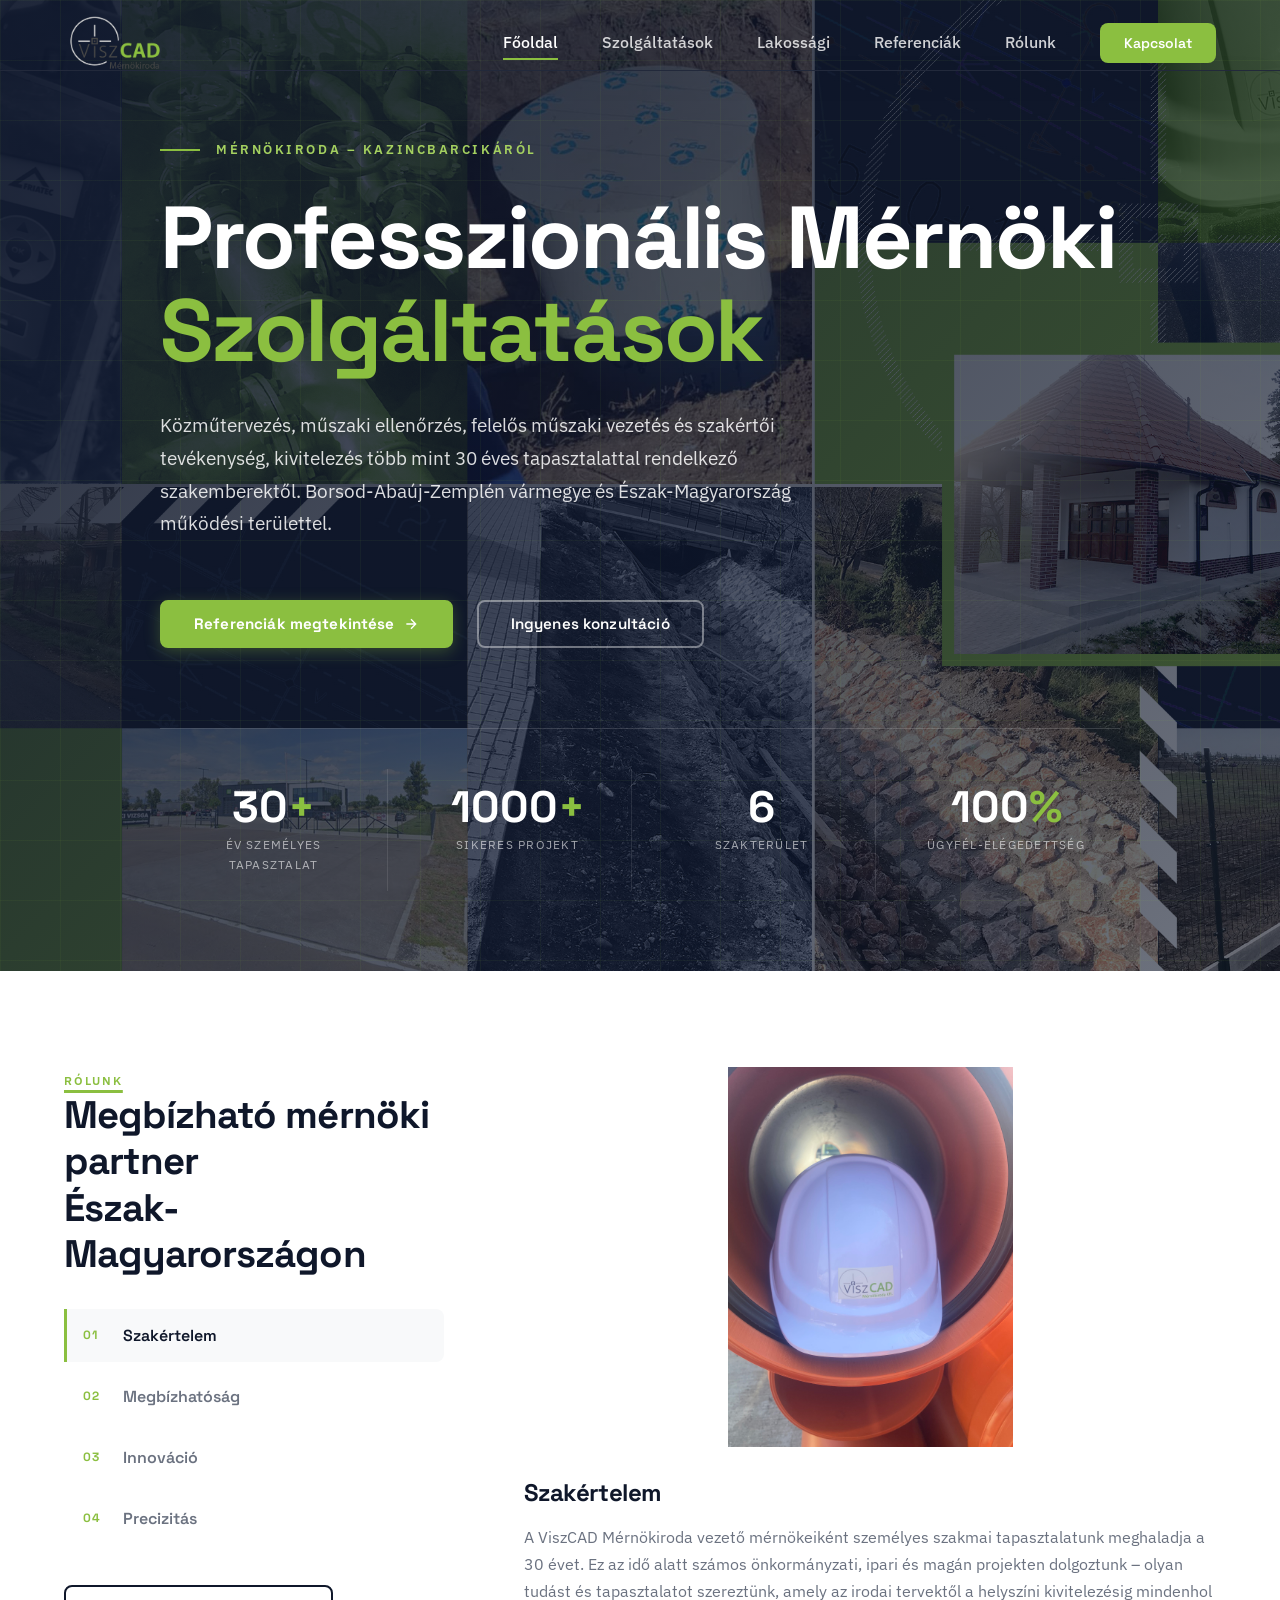
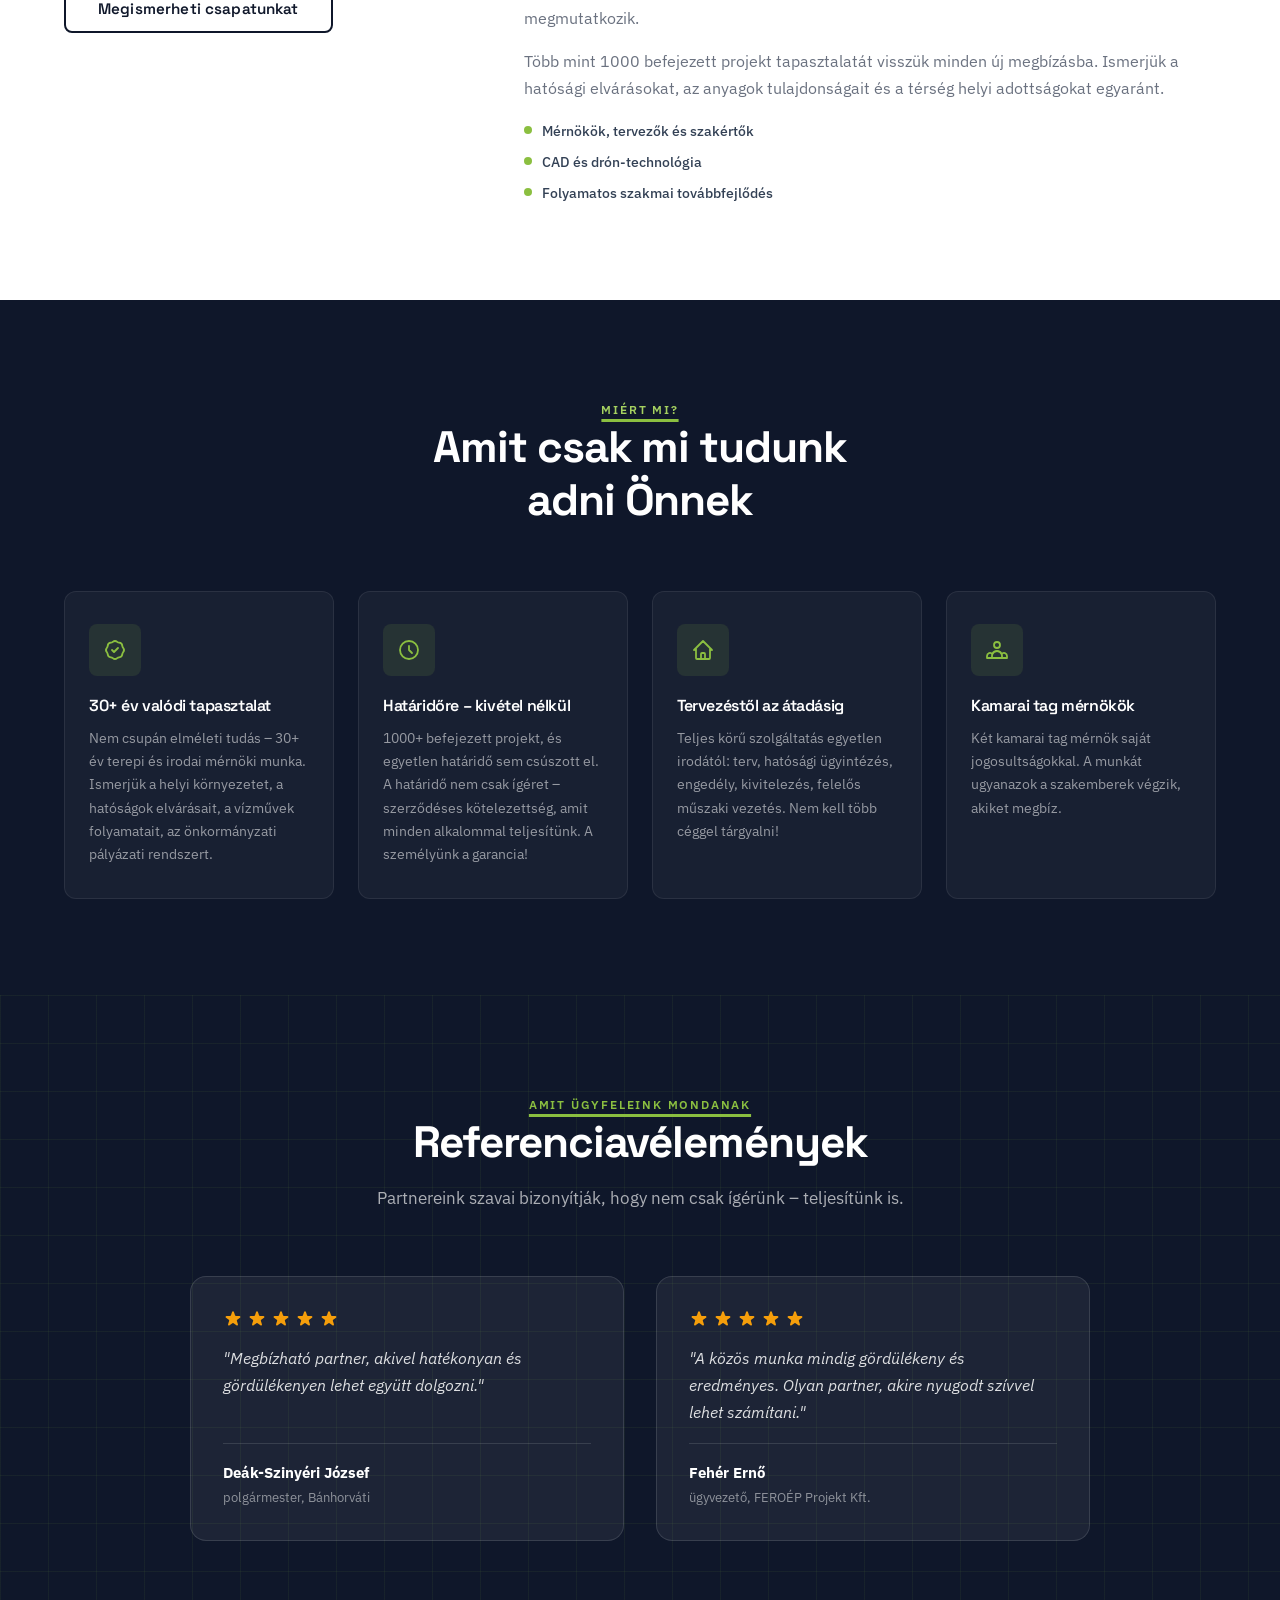
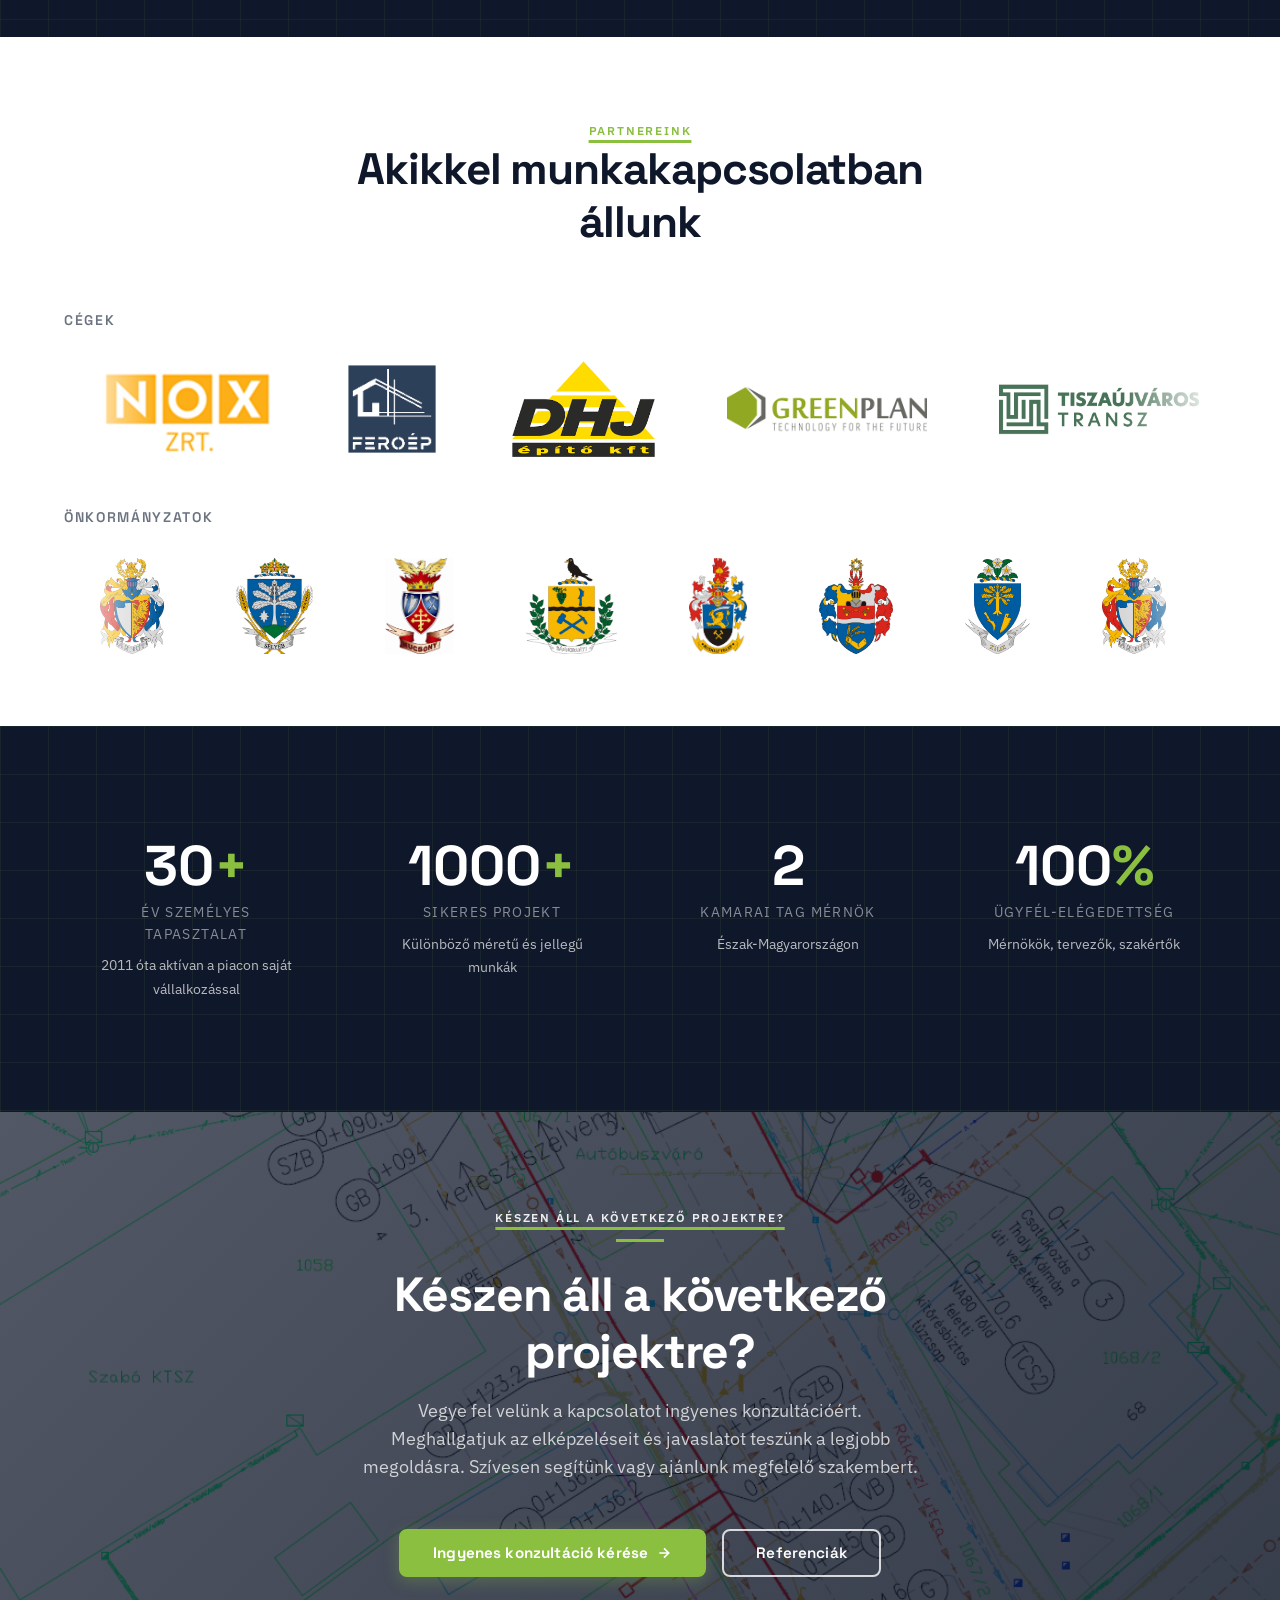
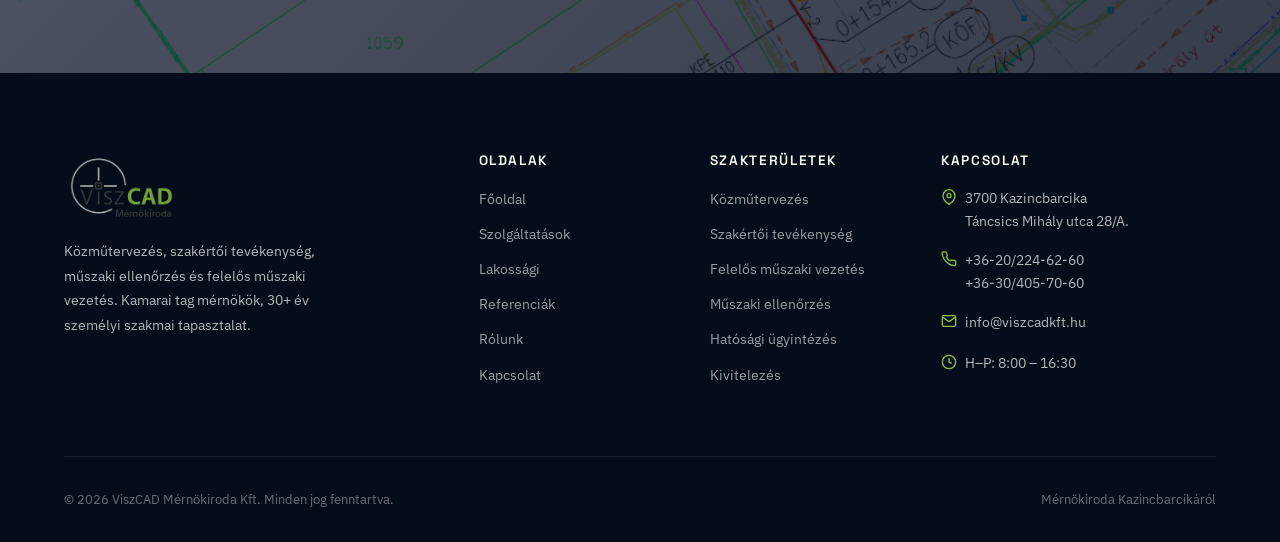
==== index.html @ e150d963 "images: object-fit cover→contain so full photos visible everywhere - referenciak.html: CSS rule + da" ====
<!DOCTYPE html>
<html lang="hu">
<head>
  <meta charset="UTF-8">
  <meta name="viewport" content="width=device-width, initial-scale=1.0">
  <title>ViszCAD Mérnökiroda – Mérnöki Szolgáltatások Kazincbarcikán</title>
  <meta name="description" content="Professzionális közműtervezés, műszaki ellenőrzés és felelős műszaki vezetés Kazincbarcikán. 30+ év tapasztalat, 150+ sikeres projekt.">
  <meta property="og:title" content="ViszCAD – Mérnöki Tervezés">
  <meta property="og:description" content="Precíz mérnöki tervezés Kazincbarcikán és Észak-Magyarországon.">
  <meta property="og:type" content="website">
  <link rel="preconnect" href="https://fonts.googleapis.com">
  <link rel="preconnect" href="https://fonts.gstatic.com" crossorigin>
  <link href="https://fonts.googleapis.com/css2?family=Space+Grotesk:wght@300;400;500;600;700&family=IBM+Plex+Sans:wght@300;400;500;600&display=swap" rel="stylesheet">
  <link rel="stylesheet" href="css/style.css?v=6">
</head>
<body>


<!-- NAVIGATION -->
<nav class="nav" id="mainNav">
  <div class="container nav-inner">
    <a href="index.html" class="nav-logo active"><img src="images/logo.png" alt="ViszCAD Mérnökiroda"></a>
    <div class="nav-links">
      <a href="index.html">Főoldal</a>
      <a href="szolgaltatasok.html">Szolgáltatások</a>
      <a href="lakossagi.html">Lakossági</a>
      <a href="referenciak.html">Referenciák</a>
      <a href="rolunk.html">Rólunk</a>
      <a href="kapcsolat.html" class="nav-cta">Kapcsolat</a>
    </div>
    <button class="nav-hamburger" id="hamburger" aria-label="Menü">
      <span></span><span></span><span></span>
    </button>
  </div>
</nav>
<div class="nav-mobile" id="mobileMenu">
  <a href="index.html" onclick="closeMobile()">Főoldal</a>
  <a href="szolgaltatasok.html" onclick="closeMobile()">Szolgáltatások</a>
  <a href="lakossagi.html" onclick="closeMobile()">Lakossági</a>
  <a href="referenciak.html" onclick="closeMobile()">Referenciák</a>
  <a href="rolunk.html" onclick="closeMobile()">Rólunk</a>
  <a href="kapcsolat.html" onclick="closeMobile()" class="nav-cta">Kapcsolat</a>
</div>



<!-- HERO -->
<section class="hero">
  <div class="hero-bg" id="heroBg" style="background-image:url('images/hero/0A.jpg');background-size:cover;background-position:center"></div>
  <div class="hero-overlay"></div>
  <div class="hero-blueprint"></div>
  <div class="container">
    <div class="hero-content">
      <div class="hero-eyebrow">
        <div class="line"></div>
        <span class="text">Mérnökiroda – Kazincbarcikáról</span>
      </div>
      <h1>
        Professzionális Mérnöki
        <span class="accent">Szolgáltatások</span>
      </h1>
      <p class="hero-sub">Közműtervezés, műszaki ellenőrzés, felelős műszaki vezetés és szakértői tevékenység, kivitelezés több mint 30 éves tapasztalattal rendelkező szakemberektől. Borsod-Abaúj-Zemplén vármegye és Észak-Magyarország működési területtel.</p>
      <div class="hero-actions">
        <a href="referenciak.html" class="btn btn-cta-orange">
          Referenciák megtekintése
          <svg width="16" height="16" viewBox="0 0 24 24" fill="none" stroke="currentColor" stroke-width="2"><path d="M5 12h14M12 5l7 7-7 7"/></svg>
        </a>
        <a href="kapcsolat.html" class="btn btn-outline-orange">Ingyenes konzultáció</a>
      </div>
      <div class="hero-stats">
        <div class="hero-stats-inner">
          <div class="stat-item">
            <span class="stat-num">30<span>+</span></span>
          <span class="stat-label">Év személyes tapasztalat</span>
          </div>
          <div class="stat-item">
            <span class="stat-num">1000<span>+</span></span>
            <span class="stat-label">Sikeres projekt</span>
          </div>
          <div class="stat-item">
            <span class="stat-num">6</span>
            <span class="stat-label">Szakterület</span>
          </div>
          <div class="stat-item">
            <span class="stat-num">100<span>%</span></span>
            <span class="stat-label">Ügyfél-elégedettség</span>
          </div>
        </div>
      </div>
    </div>
  </div>

</section>


<!-- INTRO / ABOUT TEASER – TABBED -->
<section class="intro section-pad" id="rolunkSection">
  <div class="container">
    <div class="about-tabs-wrap reveal">
      <div class="about-tabs-left">
        <span class="label">Rólunk</span>
        <span class="line-accent"></span>
        <h2>Megbízható mérnöki partner<br>Észak-Magyarországon</h2>
        <div class="about-tab-list" role="tablist">
          <button class="about-tab active" data-tab="0" role="tab" aria-selected="true">
            <span class="tab-num">01</span>
            <span class="tab-label">Szakértelem</span>
          </button>
          <button class="about-tab" data-tab="1" role="tab" aria-selected="false">
            <span class="tab-num">02</span>
            <span class="tab-label">Megbízhatóság</span>
          </button>
          <button class="about-tab" data-tab="2" role="tab" aria-selected="false">
            <span class="tab-num">03</span>
            <span class="tab-label">Innováció</span>
          </button>
          <button class="about-tab" data-tab="3" role="tab" aria-selected="false">
            <span class="tab-num">04</span>
            <span class="tab-label">Precizitás</span>
          </button>
        </div>
        <a href="rolunk.html" class="btn btn-outline-dark" style="margin-top:2.5rem">Megismerheti csapatunkat</a>
      </div>
      <div class="about-tabs-right">
        <div class="about-tab-img-wrap">
          <div class="about-tab-img active" id="tabImg0" style="overflow:hidden"><img src="images/projects/22.JPEG" alt="Referencia" style="width:100%;height:100%;object-fit:contain" loading="lazy"></div>
          <div class="about-tab-img" id="tabImg1" style="overflow:hidden"><img src="images/projects/12.jpg" alt="Referencia" style="width:100%;height:100%;object-fit:contain" loading="lazy"></div>
          <div class="about-tab-img" id="tabImg2" style="overflow:hidden"><img src="images/projects/terepmodell.jpg" alt="Referencia" style="width:100%;height:100%;object-fit:contain" loading="lazy"></div>
          <div class="about-tab-img" id="tabImg3" style="overflow:hidden"><img src="images/projects/32.JPEG" alt="Referencia" style="width:100%;height:100%;object-fit:contain" loading="lazy"></div>
        </div>
        <div class="about-tab-content-wrap">
          <div class="about-tab-content active" id="tabContent0">
            <h3>Szakértelem</h3>
            <p>A ViszCAD Mérnökiroda vezető mérnökeiként személyes szakmai tapasztalatunk meghaladja a 30 évet. Ez az idő alatt számos önkormányzati, ipari és magán projekten dolgoztunk – olyan tudást és tapasztalatot szereztünk, amely az irodai tervektől a helyszíni kivitelezésig mindenhol megmutatkozik.</p>
            <p>Több mint 1000 befejezett projekt tapasztalatát visszük minden új megbízásba. Ismerjük a hatósági elvárásokat, az anyagok tulajdonságait és a térség helyi adottságokat egyaránt.</p>
            <ul class="tab-bullets">
              <li>Mérnökök, tervezők és szakértők</li>
              <li>CAD és drón-technológia</li>
              <li>Folyamatos szakmai továbbfejlődés</li>
            </ul>
          </div>
          <div class="about-tab-content" id="tabContent1">
            <h3>Megbízhatóság</h3>
            <p>Ügyféleink visszatérnek hozzánk, mert tudják: amit vállalunk, azt teljesítjük. Az elmúlt évtizedekben egyetlen partnerünk sem maradt megoldás nélkül a megbeszélt határidőre.</p>
            <p>A megbízhatóság nemcsak határidő tartást jelent. Azt is jelenti, hogy a munkáink pontosak, az engedélyek megszerzésre kerülnek, és a kivitelező – ha nem mi végezzük a munkát - nem fut problémákba a dokumentációk miatt.</p>
            <ul class="tab-bullets">
              <li>100%-os határidő-teljesítési arány</li>
              <li>Transzparens kommunikáció</li>
              <li>Garanciális utókövetés</li>
              <li>Évtizedek óta nem változó telefonszámok!</li>
            </ul>
          </div>
          <div class="about-tab-content" id="tabContent2">
            <h3>Innováció</h3>
            <p>A mérnöki szakma folyamatosan fejlődik – mi nem maradunk le. Drón-alapú topográfiai felmérést alkalmazunk és fejlesztjük számítógépes állományunkat, így ma már 3D pontfelhő-technológiával dolgozunk.</p>
            <ul class="tab-bullets">
              <li>Drónos légifelvétel és 3D modellezés</li>
            </ul>
          </div>
          <div class="about-tab-content" id="tabContent3">
            <h3>Precizitás</h3>
            <p>Kis eltérés a geodéziai felmérésnél vagy nyomásszámítás hiba a vízhálózat tervén súlyos következményeket okozhat a kivitelezésnél. Nálunk ilyen nem fordulhat elő.</p>
            <p>Minden tervet szakértői szemmel ellenőrzünk mielőtt a hatósághoz vagy az ügyfélhez kerül. A tervezések során a kivitelezői gyakorlat megvalósítható megoldások megadását vetíti előre.</p>
            <ul class="tab-bullets">
              <li>Hibamentes engedélyezési és kiviteli dokumentáció</li>
            </ul>
          </div>
        </div>
      </div>

    </div>
  </div>
</section>





<!-- WHY US -->
<section class="why-us-section section-pad" style="background:var(--navy)">
  <div class="container">
    <div class="section-header centered reveal">
      <span class="label" style="color:var(--primary-light)">Miért mi?</span>
      <span class="line-accent" style="margin-left:auto;margin-right:auto"></span>
      <h2 style="color:var(--white)">Amit csak mi tudunk<br>adni Önnek</h2>
    </div>
    <div class="why-grid reveal">
      <div class="why-card">
        <div class="why-card-icon">
          <svg viewBox="0 0 24 24" fill="none" stroke="#8BBF40" stroke-width="1.8"><path stroke-linecap="round" stroke-linejoin="round" d="M9 12l2 2 4-4M7.835 4.697a3.42 3.42 0 001.946-.806 3.42 3.42 0 014.438 0 3.42 3.42 0 001.946.806 3.42 3.42 0 013.138 3.138 3.42 3.42 0 00.806 1.946 3.42 3.42 0 010 4.438 3.42 3.42 0 00-.806 1.946 3.42 3.42 0 01-3.138 3.138 3.42 3.42 0 00-1.946.806 3.42 3.42 0 01-4.438 0 3.42 3.42 0 00-1.946-.806 3.42 3.42 0 01-3.138-3.138 3.42 3.42 0 00-.806-1.946 3.42 3.42 0 010-4.438 3.42 3.42 0 00.806-1.946 3.42 3.42 0 013.138-3.138z"/></svg>
        </div>
        <h3>30+ év valódi tapasztalat</h3>
        <p>Nem csupán elméleti tudás – 30+ év terepi és irodai mérnöki munka. Ismerjük a helyi környezetet, a hatóságok elvárásait, a vízművek folyamatait, az önkormányzati pályázati rendszert.</p>
      </div>
      <div class="why-card">
        <div class="why-card-icon">
          <svg viewBox="0 0 24 24" fill="none" stroke="#8BBF40" stroke-width="1.8"><path stroke-linecap="round" stroke-linejoin="round" d="M12 8v4l3 3m6-3a9 9 0 11-18 0 9 9 0 0118 0z"/></svg>
        </div>
        <h3>Határidőre – kivétel nélkül</h3>
        <p>1000+ befejezett projekt, és egyetlen határidő sem csúszott el. A határidő nem csak ígéret – szerződéses kötelezettség, amit minden alkalommal teljesítünk. A személyünk a garancia!</p>
      </div>
      <div class="why-card">
        <div class="why-card-icon">
          <svg viewBox="0 0 24 24" fill="none" stroke="#8BBF40" stroke-width="1.8"><path stroke-linecap="round" stroke-linejoin="round" d="M3 12l2-2m0 0l7-7 7 7M5 10v10a1 1 0 001 1h3m10-11l2 2m-2-2v10a1 1 0 01-1 1h-3m-6 0a1 1 0 001-1v-4a1 1 0 011-1h2a1 1 0 011 1v4a1 1 0 001 1m-6 0h6"/></svg>
        </div>
        <h3>Tervezéstől az átadásig</h3>
        <p>Teljes körű szolgáltatás egyetlen irodától: terv, hatósági ügyintézés, engedély, kivitelezés, felelős műszaki vezetés. Nem kell több céggel tárgyalni!</p>
      </div>
      <div class="why-card">
        <div class="why-card-icon">
          <svg viewBox="0 0 24 24" fill="none" stroke="#8BBF40" stroke-width="1.8"><path stroke-linecap="round" stroke-linejoin="round" d="M17 20h5v-2a3 3 0 00-5.356-1.857M17 20H7m10 0v-2c0-.656-.126-1.283-.356-1.857M7 20H2v-2a3 3 0 015.356-1.857M7 20v-2c0-.656.126-1.283.356-1.857m0 0a5.002 5.002 0 019.288 0M15 7a3 3 0 11-6 0 3 3 0 016 0z"/></svg>
        </div>
        <h3>Kamarai tag mérnökök</h3>
        <p>Két kamarai tag mérnök saját jogosultságokkal. A munkát ugyanazok a szakemberek végzik, akiket megbíz.</p>
      </div>
    </div>
  </div>
</section>


<!-- TESTIMONIALS (moved up) -->

<section class="testimonials section-pad blueprint-bg">
  <div class="container">
    <div class="section-header centered reveal">
      <span class="label" style="color:var(--primary)">Amit ügyfeleink mondanak</span>
      <span class="line-accent" style="margin-left:auto;margin-right:auto"></span>
      <h2 style="color:var(--white)">Referenciavélemények</h2>
      <p style="color:rgba(255,255,255,0.65);max-width:640px;margin:0 auto">Partnereink szavai bizonyítják, hogy nem csak ígérünk – teljesítünk is.</p>
    </div>

    <div style="display:grid;grid-template-columns:repeat(auto-fit,minmax(300px,1fr));gap:2rem;max-width:900px;margin:2.5rem auto 0" class="reveal">

      <div style="background:rgba(255,255,255,0.06);border:1px solid rgba(255,255,255,0.12);border-radius:var(--r-lg);padding:2rem;display:flex;flex-direction:column;gap:1rem">
        <div style="display:flex;gap:0.25rem;color:#F59E0B">
          <svg width="20" height="20" viewBox="0 0 20 20" fill="currentColor"><path d="M9.049 2.927c.3-.921 1.603-.921 1.902 0l1.07 3.292a1 1 0 00.95.69h3.462c.969 0 1.371 1.24.588 1.81l-2.8 2.034a1 1 0 00-.364 1.118l1.07 3.292c.3.921-.755 1.688-1.54 1.118l-2.8-2.034a1 1 0 00-1.175 0l-2.8 2.034c-.784.57-1.838-.197-1.539-1.118l1.07-3.292a1 1 0 00-.364-1.118L2.98 8.72c-.783-.57-.38-1.81.588-1.81h3.461a1 1 0 00.951-.69l1.07-3.292z"/></svg><svg width="20" height="20" viewBox="0 0 20 20" fill="currentColor"><path d="M9.049 2.927c.3-.921 1.603-.921 1.902 0l1.07 3.292a1 1 0 00.95.69h3.462c.969 0 1.371 1.24.588 1.81l-2.8 2.034a1 1 0 00-.364 1.118l1.07 3.292c.3.921-.755 1.688-1.54 1.118l-2.8-2.034a1 1 0 00-1.175 0l-2.8 2.034c-.784.57-1.838-.197-1.539-1.118l1.07-3.292a1 1 0 00-.364-1.118L2.98 8.72c-.783-.57-.38-1.81.588-1.81h3.461a1 1 0 00.951-.69l1.07-3.292z"/></svg><svg width="20" height="20" viewBox="0 0 20 20" fill="currentColor"><path d="M9.049 2.927c.3-.921 1.603-.921 1.902 0l1.07 3.292a1 1 0 00.95.69h3.462c.969 0 1.371 1.24.588 1.81l-2.8 2.034a1 1 0 00-.364 1.118l1.07 3.292c.3.921-.755 1.688-1.54 1.118l-2.8-2.034a1 1 0 00-1.175 0l-2.8 2.034c-.784.57-1.838-.197-1.539-1.118l1.07-3.292a1 1 0 00-.364-1.118L2.98 8.72c-.783-.57-.38-1.81.588-1.81h3.461a1 1 0 00.951-.69l1.07-3.292z"/></svg><svg width="20" height="20" viewBox="0 0 20 20" fill="currentColor"><path d="M9.049 2.927c.3-.921 1.603-.921 1.902 0l1.07 3.292a1 1 0 00.95.69h3.462c.969 0 1.371 1.24.588 1.81l-2.8 2.034a1 1 0 00-.364 1.118l1.07 3.292c.3.921-.755 1.688-1.54 1.118l-2.8-2.034a1 1 0 00-1.175 0l-2.8 2.034c-.784.57-1.838-.197-1.539-1.118l1.07-3.292a1 1 0 00-.364-1.118L2.98 8.72c-.783-.57-.38-1.81.588-1.81h3.461a1 1 0 00.951-.69l1.07-3.292z"/></svg><svg width="20" height="20" viewBox="0 0 20 20" fill="currentColor"><path d="M9.049 2.927c.3-.921 1.603-.921 1.902 0l1.07 3.292a1 1 0 00.95.69h3.462c.969 0 1.371 1.24.588 1.81l-2.8 2.034a1 1 0 00-.364 1.118l1.07 3.292c.3.921-.755 1.688-1.54 1.118l-2.8-2.034a1 1 0 00-1.175 0l-2.8 2.034c-.784.57-1.838-.197-1.539-1.118l1.07-3.292a1 1 0 00-.364-1.118L2.98 8.72c-.783-.57-.38-1.81.588-1.81h3.461a1 1 0 00.951-.69l1.07-3.292z"/></svg>
        </div>
        <p style="font-size:1rem;color:rgba(255,255,255,0.85);line-height:1.7;font-style:italic">"Megbízható partner, akivel hatékonyan és gördülékenyen lehet együtt dolgozni."</p>
        <div style="border-top:1px solid rgba(255,255,255,0.12);padding-top:1rem;margin-top:auto">
          <p style="font-weight:700;color:var(--white);font-size:0.95rem;margin:0">Deák-Szinyéri József</p>
          <p style="font-size:0.82rem;color:rgba(255,255,255,0.5);margin:0.2rem 0 0">polgármester, Bánhorváti</p>
        </div>
      </div>

      <div style="background:rgba(255,255,255,0.06);border:1px solid rgba(255,255,255,0.12);border-radius:var(--r-lg);padding:2rem;display:flex;flex-direction:column;gap:1rem">
        <div style="display:flex;gap:0.25rem;color:#F59E0B">
          <svg width="20" height="20" viewBox="0 0 20 20" fill="currentColor"><path d="M9.049 2.927c.3-.921 1.603-.921 1.902 0l1.07 3.292a1 1 0 00.95.69h3.462c.969 0 1.371 1.24.588 1.81l-2.8 2.034a1 1 0 00-.364 1.118l1.07 3.292c.3.921-.755 1.688-1.54 1.118l-2.8-2.034a1 1 0 00-1.175 0l-2.8 2.034c-.784.57-1.838-.197-1.539-1.118l1.07-3.292a1 1 0 00-.364-1.118L2.98 8.72c-.783-.57-.38-1.81.588-1.81h3.461a1 1 0 00.951-.69l1.07-3.292z"/></svg><svg width="20" height="20" viewBox="0 0 20 20" fill="currentColor"><path d="M9.049 2.927c.3-.921 1.603-.921 1.902 0l1.07 3.292a1 1 0 00.95.69h3.462c.969 0 1.371 1.24.588 1.81l-2.8 2.034a1 1 0 00-.364 1.118l1.07 3.292c.3.921-.755 1.688-1.54 1.118l-2.8-2.034a1 1 0 00-1.175 0l-2.8 2.034c-.784.57-1.838-.197-1.539-1.118l1.07-3.292a1 1 0 00-.364-1.118L2.98 8.72c-.783-.57-.38-1.81.588-1.81h3.461a1 1 0 00.951-.69l1.07-3.292z"/></svg><svg width="20" height="20" viewBox="0 0 20 20" fill="currentColor"><path d="M9.049 2.927c.3-.921 1.603-.921 1.902 0l1.07 3.292a1 1 0 00.95.69h3.462c.969 0 1.371 1.24.588 1.81l-2.8 2.034a1 1 0 00-.364 1.118l1.07 3.292c.3.921-.755 1.688-1.54 1.118l-2.8-2.034a1 1 0 00-1.175 0l-2.8 2.034c-.784.57-1.838-.197-1.539-1.118l1.07-3.292a1 1 0 00-.364-1.118L2.98 8.72c-.783-.57-.38-1.81.588-1.81h3.461a1 1 0 00.951-.69l1.07-3.292z"/></svg><svg width="20" height="20" viewBox="0 0 20 20" fill="currentColor"><path d="M9.049 2.927c.3-.921 1.603-.921 1.902 0l1.07 3.292a1 1 0 00.95.69h3.462c.969 0 1.371 1.24.588 1.81l-2.8 2.034a1 1 0 00-.364 1.118l1.07 3.292c.3.921-.755 1.688-1.54 1.118l-2.8-2.034a1 1 0 00-1.175 0l-2.8 2.034c-.784.57-1.838-.197-1.539-1.118l1.07-3.292a1 1 0 00-.364-1.118L2.98 8.72c-.783-.57-.38-1.81.588-1.81h3.461a1 1 0 00.951-.69l1.07-3.292z"/></svg><svg width="20" height="20" viewBox="0 0 20 20" fill="currentColor"><path d="M9.049 2.927c.3-.921 1.603-.921 1.902 0l1.07 3.292a1 1 0 00.95.69h3.462c.969 0 1.371 1.24.588 1.81l-2.8 2.034a1 1 0 00-.364 1.118l1.07 3.292c.3.921-.755 1.688-1.54 1.118l-2.8-2.034a1 1 0 00-1.175 0l-2.8 2.034c-.784.57-1.838-.197-1.539-1.118l1.07-3.292a1 1 0 00-.364-1.118L2.98 8.72c-.783-.57-.38-1.81.588-1.81h3.461a1 1 0 00.951-.69l1.07-3.292z"/></svg>
        </div>
        <p style="font-size:1rem;color:rgba(255,255,255,0.85);line-height:1.7;font-style:italic">"A közös munka mindig gördülékeny és eredményes. Olyan partner, akire nyugodt szívvel lehet számítani."</p>
        <div style="border-top:1px solid rgba(255,255,255,0.12);padding-top:1rem;margin-top:auto">
          <p style="font-weight:700;color:var(--white);font-size:0.95rem;margin:0">Fehér Ernő</p>
          <p style="font-size:0.82rem;color:rgba(255,255,255,0.5);margin:0.2rem 0 0">ügyvezető, FEROÉP Projekt Kft.</p>
        </div>
      </div>

    </div>
  </div>
</section>

<!-- PARTNEREINK -->
<section class="partners-band">
  <div class="container">

    <!-- Main heading -->
    <div class="section-header centered reveal">
      <span class="label" style="color:var(--primary)">Partnereink</span>
      <span class="line-accent" style="margin-left:auto;margin-right:auto"></span>
      <h2>Akikkel munkakapcsolatban állunk</h2>
    </div>

    <!-- Cégek -->
    <div class="partners-group reveal" style="margin-top:3rem">
      <h3 class="partners-group-label">Cégek</h3>
      <div class="marquee-outer">
        <div class="marquee-track">
          <div class="marquee-inner marquee-right">
          <a href="#" class="marquee-logo"><img src="images/partners/nox.png" alt="NOX ZRT"></a>
          <a href="#" class="marquee-logo"><img src="images/partners/fero%C3%A9p.png" alt="Feroép"></a>
          <a href="#" class="marquee-logo"><img src="images/partners/dhj.png" alt="DHJ Építő Kft"></a>
          <a href="#" class="marquee-logo"><img src="images/partners/GP.png" alt="GreenPlan"></a>
          <a href="#" class="marquee-logo"><img src="images/partners/TT-logo-email-green.png" alt="Tiszaújváros Transz"></a>
          <a href="#" class="marquee-logo"><img src="images/partners/%C3%A9rv%20log%C3%B3.png" alt="ÉRV"></a>
            <!-- duplicate -->
          <a href="#" class="marquee-logo"><img src="images/partners/nox.png" alt="NOX ZRT"></a>
          <a href="#" class="marquee-logo"><img src="images/partners/fero%C3%A9p.png" alt="Feroép"></a>
          <a href="#" class="marquee-logo"><img src="images/partners/dhj.png" alt="DHJ Építő Kft"></a>
          <a href="#" class="marquee-logo"><img src="images/partners/GP.png" alt="GreenPlan"></a>
          <a href="#" class="marquee-logo"><img src="images/partners/TT-logo-email-green.png" alt="Tiszaújváros Transz"></a>
          <a href="#" class="marquee-logo"><img src="images/partners/%C3%A9rv%20log%C3%B3.png" alt="ÉRV"></a>
          </div>
        </div>
      </div>
    </div>

    <!-- Önkormányzatok -->
    <div class="partners-group reveal" style="margin-top:2.5rem">
      <h3 class="partners-group-label">Önkormányzatok</h3>
      <div class="marquee-outer">
        <div class="marquee-track">
          <div class="marquee-inner marquee-left">
          <a href="#" class="marquee-logo"><img src="images/partners/Arnot.jpg" alt="Arnót"></a>
          <a href="#" class="marquee-logo"><img src="images/partners/Selyeb.jpg" alt="Selyeb"></a>
          <a href="#" class="marquee-logo"><img src="images/partners/mucsony.jpg" alt="Mucsony"></a>
          <a href="#" class="marquee-logo"><img src="images/partners/Banhorvati.jpg" alt="Bánhorváti"></a>
          <a href="#" class="marquee-logo"><img src="images/partners/Rudolftelep.jpg" alt="Rudolftelep"></a>
          <a href="#" class="marquee-logo"><img src="images/partners/Szirmabesenyo.jpg" alt="Szirmabesenyő"></a>
          <a href="#" class="marquee-logo"><img src="images/partners/Ziliz.jpg" alt="Ziliz"></a>
            <!-- duplicate -->
          <a href="#" class="marquee-logo"><img src="images/partners/Arnot.jpg" alt="Arnót"></a>
          <a href="#" class="marquee-logo"><img src="images/partners/Selyeb.jpg" alt="Selyeb"></a>
          <a href="#" class="marquee-logo"><img src="images/partners/mucsony.jpg" alt="Mucsony"></a>
          <a href="#" class="marquee-logo"><img src="images/partners/Banhorvati.jpg" alt="Bánhorváti"></a>
          <a href="#" class="marquee-logo"><img src="images/partners/Rudolftelep.jpg" alt="Rudolftelep"></a>
          <a href="#" class="marquee-logo"><img src="images/partners/Szirmabesenyo.jpg" alt="Szirmabesenyő"></a>
          <a href="#" class="marquee-logo"><img src="images/partners/Ziliz.jpg" alt="Ziliz"></a>
          </div>
        </div>
      </div>
    </div>

  </div>
</section>
<style>
.partners-band { background: var(--white); padding: 80px 0 60px; }
.partners-group-label {
  font-family: 'Space Grotesk', sans-serif;
  font-size: 0.875rem;
  font-weight: 600;
  text-transform: uppercase;
  letter-spacing: 0.12em;
  color: var(--text-light);
  margin-bottom: 1.25rem;
}
.marquee-outer {
  overflow: hidden;
  -webkit-mask-image: linear-gradient(to right, transparent 0%, black 8%, black 92%, transparent 100%);
  mask-image: linear-gradient(to right, transparent 0%, black 8%, black 92%, transparent 100%);
}
.marquee-track { display: flex; }
.marquee-inner {
  display: flex;
  align-items: center;
  gap: 72px;
  padding: 12px 36px;
  white-space: nowrap;
  flex-shrink: 0;
}
.marquee-right { animation: scroll-right 28s linear infinite; }
.marquee-left  { animation: scroll-left  24s linear infinite; }
@keyframes scroll-right {
  0%   { transform: translateX(0); }
  100% { transform: translateX(-50%); }
}
@keyframes scroll-left {
  0%   { transform: translateX(-50%); }
  100% { transform: translateX(0); }
}
.marquee-outer:hover .marquee-inner { animation-play-state: paused; }
.marquee-logo { display: inline-flex; align-items: center; flex-shrink: 0; transition: transform 0.3s ease; }
.marquee-logo:hover { transform: scale(1.08); }
.marquee-logo img { height: 96px; max-width: 200px; object-fit: contain; filter: none; }
</style>

<!-- STATS BAND --><!-- STATS BAND -->
<section class="stats-band">
  <div class="container">
    <div class="stats-band-grid">
      <div class="band-stat reveal">
        <span class="band-stat-num">30<em>+</em></span>
        <span class="band-stat-label">Év személyes tapasztalat</span>
        <div class="band-stat-desc">2011 óta aktívan a piacon saját vállalkozással</div>
      </div>
      <div class="band-stat reveal reveal-delay-1">
        <span class="band-stat-num">1000<em>+</em></span>
        <span class="band-stat-label">Sikeres projekt</span>
        <div class="band-stat-desc">Különböző méretű és jellegű munkák</div>
      </div>
      <div class="band-stat reveal reveal-delay-2">
        <span class="band-stat-num">2</span>
        <span class="band-stat-label">Kamarai tag mérnök</span>
        <div class="band-stat-desc">Észak-Magyarországon</div>
      </div>
      <div class="band-stat reveal reveal-delay-3">
        <span class="band-stat-num">100<em>%</em></span>
        <span class="band-stat-label">Ügyfél-elégedettség</span>
        <div class="band-stat-desc">Mérnökök, tervezők, szakértők</div>
      </div>
    </div>
  </div>
</section>


<!-- CTA BAND -->
<section class="cta-band">
  <div class="cta-band-bg"></div>
  <div class="cta-band-overlay"></div>
  <div class="container">
    <div class="cta-band-content reveal">
      <span class="label" style="display:block;margin-bottom:0.75rem;color:rgba(255,255,255,0.9)">Készen áll a következő projektre?</span>
      <span class="line-accent" style="display:block;margin:0 auto 1.5rem;background:var(--primary)"></span>
      <h2 style="color:#fff">Készen áll a következő<br>projektre?</h2>
      <p>Vegye fel velünk a kapcsolatot ingyenes konzultációért. Meghallgatjuk az elképzeléseit és javaslatot teszünk a legjobb megoldásra. Szívesen segítünk vagy ajánlunk megfelelő szakembert.</p>
      <div class="cta-band-actions">
        <a href="kapcsolat.html" class="btn btn-cta-orange">
          Ingyenes konzultáció kérése
          <svg width="16" height="16" viewBox="0 0 24 24" fill="none" stroke="currentColor" stroke-width="2.5"><path d="M5 12h14M12 5l7 7-7 7"/></svg>
        </a>
        <a href="referenciak.html" class="btn btn-outline">Referenciák</a>
      </div>
    </div>
  </div>
</section>

<!-- FOOTER -->
<footer class="footer">
  <div class="container">
    <div class="footer-grid">
      <div class="footer-brand">
        <div class="footer-logo">
          <img src="images/logo.png" alt="ViszCAD Mérnökiroda">
        </div>
        <p>Közműtervezés, szakértői tevékenység, műszaki ellenőrzés és felelős műszaki vezetés. Kamarai tag mérnökök, 30+ év személyi szakmai tapasztalat.</p>
      </div>
      <div class="footer-col">
        <h4>Oldalak</h4>
        <ul>
          <li><a href="index.html">Főoldal</a></li>
          <li><a href="szolgaltatasok.html">Szolgáltatások</a></li>
          <li><a href="lakossagi.html">Lakossági</a></li>
          <li><a href="referenciak.html">Referenciák</a></li>
          <li><a href="rolunk.html">Rólunk</a></li>
          <li><a href="kapcsolat.html">Kapcsolat</a></li>
        </ul>
      </div>
      <div class="footer-col">
        <h4>Szakterületek</h4>
        <ul>
          <li><a href="services/kozmutervezes.html">Közműtervezés</a></li>
          <li><a href="services/szakertoi-tevekenyseg.html">Szakértői tevékenység</a></li>
          <li><a href="services/felelos-muszaki-vezetes.html">Felelős műszaki vezetés</a></li>
          <li><a href="services/muszaki-ellenorzes.html">Műszaki ellenőrzés</a></li>
          <li><a href="services/hatosagi-ugyintezes.html">Hatósági ügyintézés</a></li>
          <li><a href="services/kivitelezes.html">Kivitelezés</a></li>
        </ul>
      </div>
      <div class="footer-col">
        <h4>Kapcsolat</h4>
        <div class="footer-contact-item">
          <span class="footer-contact-icon"><svg width="16" height="16" viewBox="0 0 24 24" fill="none" stroke="currentColor" stroke-width="2"><path d="M21 10c0 7-9 13-9 13s-9-6-9-13a9 9 0 0 1 18 0z"/><circle cx="12" cy="10" r="3"/></svg></span>
          <span>3700 Kazincbarcika<br>Táncsics Mihály utca 28/A.</span>
        </div>
        <div class="footer-contact-item">
          <span class="footer-contact-icon"><svg width="16" height="16" viewBox="0 0 24 24" fill="none" stroke="currentColor" stroke-width="2"><path d="M22 16.92v3a2 2 0 0 1-2.18 2 19.79 19.79 0 0 1-8.63-3.07A19.5 19.5 0 0 1 4.68 12 19.79 19.79 0 0 1 1.61 3.42 2 2 0 0 1 3.6 1.24h3a2 2 0 0 1 2 1.72c.127.96.361 1.903.7 2.81a2 2 0 0 1-.45 2.11L7.91 8.91a16 16 0 0 0 6.08 6.08l.96-.96a2 2 0 0 1 2.11-.45c.907.339 1.85.573 2.81.7A2 2 0 0 1 22 16.92z"/></svg></span>
          <span><a href="tel:+36202246260">+36-20/224-62-60</a><br><a href="tel:+36304057060">+36-30/405-70-60</a></span>
        </div>
        <div class="footer-contact-item">
          <span class="footer-contact-icon"><svg width="16" height="16" viewBox="0 0 24 24" fill="none" stroke="currentColor" stroke-width="2"><path d="M4 4h16c1.1 0 2 .9 2 2v12c0 1.1-.9 2-2 2H4c-1.1 0-2-.9-2-2V6c0-1.1.9-2 2-2z"/><polyline points="22,6 12,13 2,6"/></svg></span>
          <a href="mailto:info@viszcadkft.hu">info@viszcadkft.hu</a>
        </div>
        <div class="footer-contact-item">
          <span class="footer-contact-icon"><svg width="16" height="16" viewBox="0 0 24 24" fill="none" stroke="currentColor" stroke-width="2"><circle cx="12" cy="12" r="10"/><polyline points="12 6 12 12 16 14"/></svg></span>
          <span>H–P: 8:00 – 16:30</span>
        </div>
      </div>
    </div>
    <div class="footer-bottom">
      <span>© 2026 ViszCAD Mérnökiroda Kft. Minden jog fenntartva.</span>
      <span>Mérnökiroda Kazincbarcikáról</span>
    </div>
  </div>
</footer>

<script src="js/counter.js"></script>
<script src="js/tabs.js"></script>
<script src="js/main.js"></script>
</body>
</html>
---- css/style.css ----
/* ============================================================
   ViszCAD – style.css  (clean rebuild, 8pt design system)
   ============================================================ */

@import url('https://fonts.googleapis.com/css2?family=Space+Grotesk:wght@300;400;500;600;700&family=IBM+Plex+Sans:wght@300;400;500;600&display=swap');

/* ── RESET ── */
*, *::before, *::after { box-sizing: border-box; margin: 0; padding: 0; }
html { scroll-behavior: smooth; font-size: 16px; -webkit-text-size-adjust: 100%; }
img { max-width: 100%; height: auto; display: block; }
a { text-decoration: none; color: inherit; }
ul { list-style: none; }

/* ── DESIGN TOKENS ── */
:root {
  /* colours */
  --navy:         #0F172A;
  --primary:      #8BBF40;
  --primary-dark: #6B9E30;
  --primary-light:#A5D160;
  --accent:       #0891B2;
  --accent-dark:  #0E7490;
  --accent-light: #06B6D4;
  --gray-bg:      #F8F9FA;
  --gray-mid:     #E2E8F0;
  --text:         #334155;
  --text-light:   #6B7280;
  --white:        #FFFFFF;

  /* border-radius system */
  --r-sm:   8px;
  --r-md:   12px;
  --r-lg:   16px;
  --r-pill: 9999px;

  /* spacing (8pt scale) */
  --sp-1: 8px;
  --sp-2: 16px;
  --sp-3: 24px;
  --sp-4: 32px;
  --sp-5: 40px;
  --sp-6: 48px;
  --sp-8: 64px;
  --sp-10: 80px;
  --sp-12: 96px;

  /* transitions */
  --t-fast: 200ms ease-out;
  --t-med:  300ms ease-out;
  --t-slow: 600ms ease-out;
}

/* ── BASE ── */
body {
  font-family: 'IBM Plex Sans', 'Helvetica Neue', sans-serif;
  color: var(--text);
  background: var(--white);
  overflow-x: hidden;
  -webkit-font-smoothing: antialiased;
  line-height: 1.6;
  -webkit-tap-highlight-color: rgba(139,191,64,0.15);
}

h1, h2, h3, h4, h5, h6 {
  font-family: 'Space Grotesk', sans-serif;
  font-weight: 700;
  line-height: 1.2;
  letter-spacing: -0.025em;
}

/* ── UTILITIES ── */
.container  { max-width: 1280px; margin: 0 auto; padding: 0 20px; }
.section-pad    { padding: var(--sp-12) 0; }
.section-pad-sm { padding: var(--sp-8) 0; }

.label {
  font-family: 'IBM Plex Sans', sans-serif;
  font-size: 0.75rem;
  font-weight: 600;
  letter-spacing: 0.15em;
  text-transform: uppercase;
  color: var(--primary);
  text-decoration: underline;
  text-decoration-color: var(--primary);
  text-underline-offset: 5px;
  text-decoration-thickness: 3px;
}

.line-accent {
  width: 48px; height: 3px;
  background: var(--primary);
  display: block;
  margin-bottom: var(--sp-2);
}
.label + .line-accent { display: none; }

/* ── BUTTONS ── */
/* All buttons share these base styles */
.btn {
  display: inline-flex;
  align-items: center;
  justify-content: center;
  gap: var(--sp-1);
  height: 48px;
  padding: 0 var(--sp-4);
  font-family: 'Space Grotesk', sans-serif;
  font-weight: 600;
  font-size: 0.95rem;
  letter-spacing: 0.01em;
  border-radius: var(--r-sm);
  border: 2px solid transparent;
  cursor: pointer;
  transition: background var(--t-med), border-color var(--t-med),
              box-shadow var(--t-med), transform var(--t-med);
  white-space: nowrap;
  touch-action: manipulation;
  -webkit-appearance: none;
}
.btn:active { transform: scale(0.97) !important; }

.btn-primary {
  background: var(--primary);
  color: var(--white);
  border-color: var(--primary);
}
.btn-primary:hover {
  background: var(--primary-dark);
  border-color: var(--primary-dark);
  box-shadow: 0 8px 24px rgba(139,191,64,0.35);
}

.btn-outline {
  background: transparent;
  color: var(--white);
  border-color: rgba(255,255,255,0.80);
}
.btn-outline:hover {
  border-color: var(--white);
  background: rgba(255,255,255,0.08);
}

.btn-outline-dark {
  background: transparent;
  color: var(--navy);
  border-color: var(--navy);
}
.btn-outline-dark:hover {
  background: var(--navy);
  color: var(--white);
}

.btn-cta-orange {
  background: var(--primary);
  color: var(--white);
  border-color: var(--accent);
  box-shadow: 0 4px 16px rgba(139,191,64,0.3);
  font-weight: 700;
}
.btn-cta-orange:hover {
  background: var(--primary-dark);
  border-color: var(--accent-dark);
  box-shadow: 0 8px 28px rgba(139,191,64,0.45);
}
.btn-cta-orange svg { transition: transform var(--t-med); }
.btn-cta-orange:hover svg { transform: translateX(4px); }

.btn-outline-orange {
  background: transparent;
  color: var(--white);
  border-color: var(--accent);
}
.btn-outline-orange:hover {
  background: var(--accent);
  border-color: var(--accent);
  box-shadow: 0 8px 24px rgba(139,191,64,0.35);
}

/* ── NAVIGATION ── */
.nav {
  position: fixed;
  top: 0; left: 0; right: 0;
  z-index: 1000;
  padding: 12px 0;
  border-bottom: none !important;
  transition: background var(--t-slow), padding var(--t-slow), box-shadow var(--t-slow);
}
.nav.scrolled {
  background: rgba(15,23,42,1);
  padding: 14px 0;
}
.nav-inner { display: flex; align-items: center; justify-content: space-between; }

.nav-logo { display: flex; align-items: center; line-height: 1; }
.nav-logo img {
  height: 62px; width: auto; display: block;
}

.nav-links {
  display: flex;
  align-items: center;
  gap: 44px;
}
.nav-links a {
  color: rgba(255,255,255,0.8);
  font-family: 'IBM Plex Sans', sans-serif;
  font-size: 1rem;
  font-weight: 500;
  transition: color var(--t-fast);
  position: relative;
}
.nav-links a::after {
  content: '';
  position: absolute;
  bottom: -4px; left: 0;
  width: 0; height: 2px;
  background: var(--primary);
  transition: width var(--t-med);
}
.nav-links a:hover { color: var(--white); }
.nav-links a:hover::after,
.nav-links a.active::after { width: 100%; }
.nav-links a.active { color: var(--white); }

.nav-cta {
  height: 40px;
  padding: 0 var(--sp-3) !important;
  background: var(--accent) !important;
  color: var(--white) !important;
  border-radius: var(--r-sm) !important;
  font-weight: 600 !important;
  font-family: 'Space Grotesk', sans-serif !important;
  font-size: 0.875rem !important;
  display: inline-flex !important;
  align-items: center !important;
  transition: background var(--t-med) !important;
}
.nav-cta::after { display: none !important; }
.nav-cta:hover { background: var(--primary-dark) !important; }

.nav-hamburger {
  display: none;
  flex-direction: column;
  gap: 5px;
  cursor: pointer;
  padding: 4px;
  background: none;
  border: none;
}
.nav-hamburger span {
  display: block;
  width: 26px; height: 2px;
  background: var(--white);
  transition: all 300ms ease;
}
.nav-hamburger.open span:nth-child(1) { transform: translateY(7px) rotate(45deg); }
.nav-hamburger.open span:nth-child(2) { opacity: 0; }
.nav-hamburger.open span:nth-child(3) { transform: translateY(-7px) rotate(-45deg); }

.nav-mobile {
  position: fixed; top: 70px; left: 0; right: 0;
  background: var(--navy);
  z-index: 999;
  flex-direction: column;
  align-items: stretch;
  padding: 0 1.5rem;
  max-height: 0; overflow: hidden;
  box-shadow: 0 8px 32px rgba(0,0,0,0.25);
  transition: max-height 0.38s cubic-bezier(0.4,0,0.2,1), padding 0.3s ease;
  display: flex;
  border-top: 1px solid rgba(255,255,255,0.08);
}
.nav-mobile.open { max-height: 500px; padding: 1.25rem 1.5rem 2rem; }
.nav-mobile a {
  color: rgba(255,255,255,0.85);
  font-family: 'Space Grotesk', sans-serif;
  font-size: 1.15rem;
  font-weight: 600;
  padding: 0.85rem 0;
  border-bottom: 1px solid rgba(255,255,255,0.07);
  transition: color var(--t-fast), padding-left 0.2s;
}
.nav-mobile a:last-child { border-bottom: none; }
.nav-mobile a:hover { color: var(--primary); padding-left: 6px; }
.nav-mobile a.nav-cta {
  margin-top: 0.75rem; padding: 0.85rem 1.25rem;
  background: var(--primary); border-radius: var(--r-sm);
  text-align: center; border-bottom: none;
  color: #fff !important;
}

/* ── HERO ── */
.hero {
  position: relative;
  min-height: 100vh;
  display: flex;
  align-items: center;
  overflow: hidden;
  padding-top: 140px;
  padding-bottom: 80px;
}
.hero-bg {
  position: absolute; inset: 0;
  background: linear-gradient(135deg, #0a1628 0%, #0F172A 60%, #1a2e4a 100%);
  transform: scale(1); transition: transform 8s ease;
}
.hero-bg.loaded { transform: scale(1); }
.hero-overlay {
  position: absolute; inset: 0;
  background: linear-gradient(135deg, rgba(15,23,42,0.92) 0%, rgba(15,23,42,0.75) 50%, rgba(15,23,42,0.60) 100%);
}
.hero-blueprint {
  position: absolute; inset: 0;
  background-image:
    linear-gradient(rgba(139,191,64,0.06) 1px, transparent 1px),
    linear-gradient(90deg, rgba(139,191,64,0.06) 1px, transparent 1px);
  background-size: 60px 60px;
}
.hero-content {
  position: relative;
  z-index: 2;
  max-width: 960px;
}
.hero-eyebrow {
  display: flex; align-items: center; gap: var(--sp-2);
  margin-bottom: var(--sp-4);
  opacity: 0; animation: fadeUp 0.8s ease 0.2s forwards;
}
.hero-eyebrow .line { width: 40px; height: 2px; background: var(--primary); }
.hero-eyebrow .text {
  font-family: 'IBM Plex Sans', sans-serif;
  font-size: 0.8rem; font-weight: 600;
  letter-spacing: 0.2em; text-transform: uppercase;
  color: var(--primary-light);
}
.hero h1 {
  font-size: clamp(2.5rem, 7vw, 5.5rem);
  color: var(--white);
  line-height: 1.05;
  margin-bottom: var(--sp-4);
  opacity: 0; animation: fadeUp 0.9s ease 0.4s forwards;
}
.hero h1 .accent { color: var(--primary); display: block; }
.hero-sub {
  font-size: 1.2rem;
  color: rgba(255,255,255,0.85);
  max-width: 640px;
  line-height: 1.7;
  margin-bottom: 60px;
  opacity: 0; animation: fadeUp 0.9s ease 0.6s forwards;
}
.hero-actions {
  display: flex; gap: var(--sp-3); flex-wrap: wrap;
  opacity: 0; animation: fadeUp 0.9s ease 0.8s forwards;
}

/* Hero stats bar – inline, not absolute */
.hero-stats {
  margin-top: 80px;
  padding-top: var(--sp-5);
  border-top: 1px solid rgba(255,255,255,0.15);
  opacity: 0; animation: fadeUp 0.9s ease 1.0s forwards;
}
.hero-stats-inner {
  display: grid; grid-template-columns: repeat(4, 1fr);
  gap: var(--sp-2);
}
.stat-item {
  padding: var(--sp-2) var(--sp-3);
  border-right: 1px solid rgba(255,255,255,0.1);
  text-align: center;
}
.stat-item:last-child { border-right: none; }
.stat-num {
  font-family: 'Space Grotesk', sans-serif;
  font-size: 2.75rem; font-weight: 700;
  color: var(--white); line-height: 1;
  display: block;
}
.stat-num span { color: var(--primary); }
.stat-label {
  font-family: 'IBM Plex Sans', sans-serif;
  font-size: 0.78rem;
  color: rgba(255,255,255,0.6);
  letter-spacing: 0.1em; text-transform: uppercase;
  margin-top: 6px; display: block;
}


/* Technical drawing overlay on hero */
.hero-technical {
  position: absolute; inset: 0;
  background-image: url('../images/alatet-kep.png');
  background-size: cover; background-position: center;
  opacity: 0.08;
  mix-blend-mode: luminosity;
}
/* ── BLUEPRINT BG ── */
.blueprint-bg {
  background-color: var(--navy);
  background-image:
    linear-gradient(rgba(139,191,64,0.07) 1px, transparent 1px),
    linear-gradient(90deg, rgba(139,191,64,0.07) 1px, transparent 1px);
  background-size: 48px 48px;
}

/* ── ANIMATIONS & REVEALS ── */
@keyframes fadeUp {
  from { opacity: 0; transform: translateY(28px); }
  to   { opacity: 1; transform: translateY(0); }
}
.reveal {
  opacity: 0; transform: translateY(32px);
  transition: opacity 0.7s ease, transform 0.7s ease;
}
.reveal.visible { opacity: 1; transform: translateY(0); }
.reveal-delay-1 { transition-delay: 0.1s; }
.reveal-delay-2 { transition-delay: 0.2s; }
.reveal-delay-3 { transition-delay: 0.3s; }
.reveal-delay-4 { transition-delay: 0.4s; }
.reveal-delay-5 { transition-delay: 0.5s; }

/* ── INTRO / ABOUT (static two-col teaser) ── */
.intro { background: var(--white); }
.intro-grid { display: grid; grid-template-columns: 1fr 1fr; gap: var(--sp-10); align-items: center; }
.intro-img-wrap { position: relative; }
.intro-img-main  { width: 100%; height: 520px; object-fit: cover; border-radius: var(--r-md); }
.intro-img-accent {
  position: absolute; bottom: -2rem; right: -2rem;
  width: 240px; height: 180px; object-fit: cover;
  border-radius: var(--r-md); border: 5px solid var(--white);
  box-shadow: 0 16px 48px rgba(0,0,0,0.18);
}
.intro-img-badge {
  position: absolute; top: 2rem; left: -1.5rem;
  background: var(--primary); color: var(--white);
  font-family: 'Space Grotesk', sans-serif; font-weight: 700; font-size: 0.85rem;
  padding: var(--sp-1) var(--sp-2); border-radius: var(--r-sm);
  box-shadow: 0 8px 24px rgba(139,191,64,0.4);
  line-height: 1.3; text-align: center;
}
.intro-text h2 { font-size: clamp(2rem, 3.5vw, 2.75rem); color: var(--navy); margin-bottom: var(--sp-3); }
.intro-text p   { color: var(--text-light); margin-bottom: var(--sp-2); font-size: 1.05rem; }
.intro-values { margin-top: var(--sp-5); display: grid; grid-template-columns: 1fr 1fr; gap: var(--sp-2); }
.intro-value {
  display: flex; align-items: flex-start; gap: var(--sp-1);
  padding: var(--sp-2); background: var(--gray-bg);
  border-radius: var(--r-sm); border-left: 3px solid var(--primary);
}
.intro-value-icon {
  width: 36px; height: 36px; background: var(--primary);
  border-radius: var(--r-sm);
  display: flex; align-items: center; justify-content: center; flex-shrink: 0;
}
.intro-value-icon svg { width: 18px; height: 18px; stroke: white; fill: none; }
.intro-value strong { display: block; font-family: 'Space Grotesk', sans-serif; font-size: 0.9rem; color: var(--navy); margin-bottom: 2px; }
.intro-value span  { font-size: 0.8rem; color: var(--text-light); }

/* ── SECTION HEADERS ── */
.section-header { margin-bottom: var(--sp-8); max-width: 640px; }
.section-header.centered { text-align: center; margin-left: auto; margin-right: auto; }
.section-header h2 { font-size: clamp(2rem, 3.5vw, 2.75rem); color: var(--navy); margin-bottom: var(--sp-2); }
.section-header p  { color: var(--text-light); font-size: 1.05rem; }
.section-header .line-accent { margin-bottom: var(--sp-2); }
.section-header.centered .line-accent { margin-left: auto; margin-right: auto; }

/* ── ABOUT TABS (tabbed Rólunk section) ── */
.about-tabs-wrap {
  display: grid; grid-template-columns: 380px 1fr;
  gap: var(--sp-10); align-items: start;
}
.about-tabs-left h2 {
  font-size: clamp(1.8rem, 3vw, 2.5rem);
  color: var(--navy); margin-bottom: var(--sp-4);
}
.about-tab-list {
  display: flex; flex-direction: column; gap: var(--sp-1); margin-top: var(--sp-1);
}
.about-tab {
  display: flex; align-items: center; gap: var(--sp-2);
  padding: var(--sp-2) var(--sp-2);
  background: none; border: none;
  border-left: 3px solid transparent;
  cursor: pointer; text-align: left;
  transition: background var(--t-fast), border-color var(--t-fast);
  border-radius: 0 var(--r-sm) var(--r-sm) 0;
  width: 100%;
}
.about-tab:hover  { background: var(--gray-bg); border-left-color: var(--primary-light); }
.about-tab.active { background: var(--gray-bg); border-left-color: var(--primary); }
.tab-num {
  font-family: 'Space Grotesk', sans-serif; font-size: 0.75rem;
  font-weight: 700; color: var(--primary); letter-spacing: 0.05em; min-width: 24px;
}
.tab-label {
  font-family: 'Space Grotesk', sans-serif; font-size: 1rem;
  font-weight: 600; color: var(--text-light);
  transition: color var(--t-fast);
}
.about-tab.active .tab-label,
.about-tab:hover  .tab-label { color: var(--navy); }

/* Right panel */
.about-tabs-right { position: relative; }
.about-tab-img-wrap {
  position: relative; width: 100%; height: 380px;
  border-radius: var(--r-md); overflow: hidden;
  margin-bottom: var(--sp-4);
}
.about-tab-img {
  position: absolute; inset: 0;
  width: 100%; height: 100%; object-fit: cover;
  opacity: 0; transition: opacity 0.35s ease;
}
.about-tab-img.active { opacity: 1; }
.about-tab-img-wrap .intro-img-badge {
  position: absolute; top: var(--sp-3); right: var(--sp-3); left: auto; z-index: 2;
}
.about-tab-content-wrap { position: relative; }
.about-tab-content { display: none; animation: fadeUp 0.4s ease forwards; }
.about-tab-content.active { display: block; }
.about-tab-content h3 { font-size: 1.5rem; color: var(--navy); margin-bottom: var(--sp-2); }
.about-tab-content p  { color: var(--text-light); margin-bottom: var(--sp-2); font-size: 1rem; line-height: 1.7; }
.tab-bullets {
  list-style: none; margin-top: var(--sp-2);
  display: flex; flex-direction: column; gap: var(--sp-1);
}
.tab-bullets li {
  display: flex; align-items: center; gap: 0.6rem;
  font-size: 0.9rem; color: var(--text); font-weight: 500;
}
.tab-bullets li::before {
  content: ''; width: 8px; height: 8px;
  background: var(--primary); border-radius: 50%; flex-shrink: 0;
}

/* ── SERVICES OVERVIEW ── */
.services-overview { background: var(--gray-bg); }
.services-grid {
  display: grid; grid-template-columns: repeat(3, 1fr); gap: var(--sp-3);
}
.service-card {
  background: var(--white); border-radius: var(--r-md);
  overflow: hidden;
  box-shadow: 0 2px 12px rgba(0,0,0,0.06);
  transition: transform var(--t-med), box-shadow var(--t-med);
}
.service-card:hover { transform: translateY(-4px); box-shadow: 0 16px 48px rgba(0,0,0,0.12); }
.service-card-img { width: 100%; height: 220px; object-fit: cover; }
.service-card-body { padding: var(--sp-4); }
.service-card-icon {
  width: 48px; height: 48px;
  background: rgba(139,191,64,0.1); border-radius: var(--r-sm);
  display: flex; align-items: center; justify-content: center;
  margin-bottom: var(--sp-2); margin-top: -3.5rem;
  position: relative; z-index: 1;
  border: 2px solid var(--white);
}
.service-card-icon svg { width: 22px; height: 22px; stroke: var(--primary); fill: none; }
.service-card h3 { font-size: 1.15rem; color: var(--navy); margin-bottom: var(--sp-1); }
.service-card p   { font-size: 0.9rem; color: var(--text-light); line-height: 1.6; }
.service-card-link {
  display: inline-flex; align-items: center; gap: 0.35rem;
  margin-top: var(--sp-2); font-size: 0.85rem; font-weight: 600;
  color: var(--primary); font-family: 'Space Grotesk', sans-serif;
  transition: gap var(--t-fast);
}
.service-card-link:hover { gap: 0.6rem; }

/* ── PROJECTS PREVIEW ── */
.projects-preview { background: var(--white); }
.projects-grid {
  display: grid; grid-template-columns: repeat(12, 1fr); gap: var(--sp-2);
}
.proj-card {
  position: relative; overflow: hidden;
  border-radius: var(--r-md); cursor: pointer;
}
.proj-card:nth-child(1) { grid-column: span 7; }
.proj-card:nth-child(2) { grid-column: span 5; }
.proj-card:nth-child(3) { grid-column: span 4; }
.proj-card:nth-child(4) { grid-column: span 4; }
.proj-card:nth-child(5) { grid-column: span 4; }
.proj-card-img {
  width: 100%; height: 380px; object-fit: cover;
  transition: transform 0.6s ease; display: block;
}
.proj-card:nth-child(1) .proj-card-img,
.proj-card:nth-child(2) .proj-card-img { height: 460px; }
.proj-card:hover .proj-card-img { transform: scale(1.05); }
.proj-card-overlay {
  position: absolute; inset: 0;
  background: linear-gradient(to top, rgba(15,23,42,0.88) 0%, rgba(15,23,42,0.1) 60%);
  transition: background var(--t-med);
}
.proj-card:hover .proj-card-overlay {
  background: linear-gradient(to top, rgba(15,23,42,0.95) 0%, rgba(15,23,42,0.3) 60%);
}
.proj-card-info {
  position: absolute; bottom: 0; left: 0; right: 0;
  padding: var(--sp-4);
  transform: translateY(4px); transition: transform var(--t-med);
}
.proj-card:hover .proj-card-info { transform: translateY(0); }
.proj-cat {
  font-size: 0.7rem; font-weight: 600; letter-spacing: 0.15em;
  text-transform: uppercase; color: var(--primary-light);
  font-family: 'IBM Plex Sans', sans-serif; margin-bottom: 4px;
}
.proj-card h3 { color: var(--white); font-size: 1.1rem; margin-bottom: 4px; }
.proj-loc { font-size: 0.82rem; color: rgba(255,255,255,0.85); }

/* ── STATS BAND ── */
.stats-band {
  background: var(--navy);
  padding: var(--sp-10) 0;
  position: relative; overflow: hidden;
}
.stats-band::before {
  content: ''; position: absolute; inset: 0;
  background-image:
    linear-gradient(rgba(139,191,64,0.08) 1px, transparent 1px),
    linear-gradient(90deg, rgba(139,191,64,0.08) 1px, transparent 1px);
  background-size: 48px 48px;
}
.stats-band-grid {
  position: relative;
  display: grid; grid-template-columns: repeat(4, 1fr);
  gap: var(--sp-4); text-align: center;
}
.band-stat { padding: var(--sp-4); }
.band-stat-num {
  font-family: 'Space Grotesk', sans-serif;
  font-size: 3.5rem; font-weight: 700;
  color: var(--white); line-height: 1; display: block;
}
.band-stat-num em { color: var(--primary); font-style: normal; }
.band-stat-label {
  font-size: 0.85rem; color: rgba(255,255,255,0.5);
  text-transform: uppercase; letter-spacing: 0.1em;
  margin-top: var(--sp-1); display: block;
}
.band-stat-desc { font-size: 0.9rem; color: rgba(255,255,255,0.7); margin-top: var(--sp-1); }

/* ── TESTIMONIALS ── */
.testimonials-grid {
  display: grid; grid-template-columns: repeat(3, 1fr);
  gap: var(--sp-3); margin-top: var(--sp-2);
}
.testi-card {
  background: rgba(255,255,255,0.04);
  border: 1px solid rgba(139,191,64,0.18);
  border-radius: var(--r-md); padding: var(--sp-4);
  position: relative;
  transition: transform var(--t-med), border-color var(--t-med);
}
.testi-card:hover { transform: translateY(-4px); border-color: rgba(139,191,64,0.45); }
.testi-quote-icon {
  font-family: 'Space Grotesk', sans-serif;
  font-size: 5rem; line-height: 1; color: var(--primary);
  opacity: 0.3; position: absolute; top: 0.75rem; left: var(--sp-3);
  font-weight: 700;
}
.testi-text {
  font-size: 0.93rem; color: rgba(255,255,255,0.8);
  line-height: 1.75; margin: var(--sp-4) 0 var(--sp-4);
  font-style: italic; position: relative; z-index: 1;
}
.testi-author {
  display: flex; align-items: center; gap: var(--sp-1); margin-bottom: var(--sp-2);
}
.testi-avatar {
  width: 42px; height: 42px; border-radius: var(--r-pill);
  background: linear-gradient(135deg, var(--primary), var(--primary-dark));
  display: flex; align-items: center; justify-content: center;
  font-family: 'Space Grotesk', sans-serif; font-size: 0.8rem;
  font-weight: 700; color: white; flex-shrink: 0;
}
.testi-author strong { display: block; color: var(--white); font-size: 0.9rem; font-family: 'Space Grotesk', sans-serif; }
.testi-author span   { font-size: 0.78rem; color: rgba(255,255,255,0.5); }
.testi-stars { color: #F59E0B; font-size: 0.9rem; letter-spacing: 0.1em; }

/* ── CTA BAND ── */
.cta-band { position: relative; overflow: hidden; }
.cta-band-bg {
  position: absolute; inset: 0;
  background-image: url('../images/alatet-kep.png');
  background-size: cover; background-position: center;
}
.cta-band-overlay {
  position: absolute; inset: 0;
  background: linear-gradient(135deg, rgba(15,23,42,0.72), rgba(10,18,35,0.82));
}
.cta-band-content {
  position: relative; z-index: 1;
  text-align: center; padding: var(--sp-12) 0;
}
.cta-band-content h2 {
  font-size: clamp(2rem, 4vw, 3rem); color: var(--white); margin-bottom: var(--sp-2);
}
.cta-band-content p {
  color: rgba(255,255,255,0.75); font-size: 1.1rem;
  max-width: 560px; margin: 0 auto var(--sp-6);
}
.cta-band-actions { display: flex; justify-content: center; gap: var(--sp-2); flex-wrap: wrap; }


/* ── WHY US SECTION ── */
.why-grid {
  display: grid; grid-template-columns: repeat(4,1fr);
  gap: 1.5rem; margin-top: 3rem;
}
@media (max-width:1024px) { .why-grid { grid-template-columns: repeat(2,1fr); } }
@media (max-width:600px)  { .why-grid { grid-template-columns: 1fr; } }
.why-card {
  background: rgba(255,255,255,0.04);
  border: 1px solid rgba(255,255,255,0.08);
  border-radius: var(--r-md); padding: 2rem 1.5rem;
  transition: background 0.28s, border-color 0.28s, transform 0.28s;
  cursor: default; position: relative; overflow: hidden;
}
.why-card::before {
  content:''; position:absolute; bottom:0; left:0; right:0; height:3px;
  background: linear-gradient(90deg, #8BBF40, #A5D160);
  transform: scaleX(0); transform-origin: left;
  transition: transform 0.3s ease;
}
.why-card:hover { background: rgba(139,191,64,0.08); border-color: rgba(139,191,64,0.3); transform: translateY(-5px); }
.why-card:hover::before { transform: scaleX(1); }
.why-card-icon {
  width: 52px; height: 52px; background: rgba(139,191,64,0.12);
  border-radius: var(--r-sm); display: flex; align-items: center;
  justify-content: center; margin-bottom: 1.25rem;
  transition: transform 0.25s, background 0.25s;
}
.why-card:hover .why-card-icon { transform: scale(1.1) rotate(-5deg); background: rgba(139,191,64,0.22); }
.why-card-icon svg { width: 24px; height: 24px; }
.why-card h3 { font-family: 'Space Grotesk', sans-serif; font-size: 1rem; font-weight: 600; color: #fff; margin-bottom: 0.75rem; }
.why-card p { font-size: 0.85rem; color: rgba(255,255,255,0.55); line-height: 1.7; transition: color 0.28s; }
.why-card:hover p { color: rgba(255,255,255,0.8); }

/* ── FOOTER ── */
.footer { background: #060D1A; color: rgba(255,255,255,0.7); padding: var(--sp-10) 0 var(--sp-4); }
.footer-grid {
  display: grid; grid-template-columns: 2fr 1fr 1fr 1.5fr;
  gap: var(--sp-6); margin-bottom: var(--sp-8);
}
.footer-brand p { font-size: 0.9rem; line-height: 1.7; margin-top: var(--sp-2); max-width: 280px; }
.footer-logo { display: flex; align-items: center; }
.footer-logo img { height: 70px; width: auto; display: block; opacity: 0.85; }
.footer-col h4 {
  font-family: 'Space Grotesk', sans-serif; font-size: 0.85rem;
  font-weight: 600; letter-spacing: 0.12em; text-transform: uppercase;
  color: var(--white); margin-bottom: var(--sp-2);
}
.footer-col ul { display: flex; flex-direction: column; gap: 0.6rem; }
.footer-col ul a { font-size: 0.9rem; color: rgba(255,255,255,0.6); transition: color var(--t-fast); }
.footer-col ul a:hover { color: var(--primary); }
.footer-contact-item {
  display: flex; align-items: flex-start;
  gap: var(--sp-1); margin-bottom: var(--sp-2); font-size: 0.9rem;
}
.footer-contact-icon { color: var(--primary); flex-shrink: 0; margin-top: 2px; }
.footer-bottom {
  border-top: 1px solid rgba(255,255,255,0.08);
  padding-top: var(--sp-4);
  display: flex; align-items: center; justify-content: space-between;
  font-size: 0.82rem; color: rgba(255,255,255,0.4);
}
.footer-bottom a { color: var(--primary); }

/* ── PAGE HERO (inner pages) ── */
.page-hero {
  position: relative; height: 420px;
  display: flex; align-items: center;
  overflow: hidden;
}
.page-hero-bg { position: absolute; inset: 0; background-size: cover; background-position: center; }
.page-hero-overlay {
  position: absolute; inset: 0;
  background: linear-gradient(to bottom, rgba(15,23,42,0.5) 0%, rgba(15,23,42,0.65) 50%, rgba(15,23,42,0.5) 100%);
}
.page-hero-content { position: relative; z-index: 1; }
.page-hero h1 { font-size: clamp(2.5rem, 5vw, 4rem); color: var(--white); margin-bottom: var(--sp-1); }
.page-hero-breadcrumb {
  display: flex; align-items: center; gap: var(--sp-1);
  font-size: 0.85rem; color: rgba(255,255,255,0.6);
}
.page-hero-breadcrumb a    { color: var(--primary-light); }
.page-hero-breadcrumb span { color: var(--white); }

/* ── SERVICE DETAIL CARDS (Services page) ── */
.svc-detail-grid {
  display: grid; grid-template-columns: repeat(3, 1fr);
  gap: var(--sp-4); margin-top: var(--sp-2);
}
.svc-detail-card {
  background: var(--white); border-radius: var(--r-md); overflow: hidden;
  box-shadow: 0 2px 16px rgba(0,0,0,0.07);
  transition: transform var(--t-med), box-shadow var(--t-med);
}
.svc-detail-card:hover { transform: translateY(-4px); box-shadow: 0 16px 48px rgba(0,0,0,0.12); }
.svc-detail-img-wrap { position: relative; height: 200px; overflow: hidden; }
.svc-detail-img-wrap img { width: 100%; height: 100%; object-fit: cover; transition: transform 0.5s ease; }
.svc-detail-card:hover .svc-detail-img-wrap img { transform: scale(1.06); }
.svc-detail-num {
  position: absolute; top: var(--sp-2); right: var(--sp-2);
  font-family: 'Space Grotesk', sans-serif; font-weight: 700; font-size: 0.7rem;
  background: rgba(15,23,42,0.7); color: var(--primary-light);
  padding: 0.3rem 0.6rem; border-radius: var(--r-sm);
  letter-spacing: 0.1em; backdrop-filter: blur(4px);
}
.svc-detail-body { padding: var(--sp-4); }
.svc-detail-icon {
  width: 44px; height: 44px; background: rgba(139,191,64,0.1);
  border-radius: var(--r-sm);
  display: flex; align-items: center; justify-content: center;
  margin-bottom: var(--sp-2);
}
.svc-detail-icon svg { width: 22px; height: 22px; }
.svc-detail-body h3 { font-size: 1.15rem; color: var(--navy); margin-bottom: 0.6rem; }
.svc-detail-body p  { font-size: 0.9rem; color: var(--text-light); margin-bottom: var(--sp-1); line-height: 1.65; }
.svc-feature-list { list-style: none; margin-top: var(--sp-2); display: flex; flex-direction: column; gap: 0.45rem; }
.svc-feature-list li { font-size: 0.85rem; color: var(--text); display: flex; align-items: center; gap: var(--sp-1); }
.svc-feature-list li::before { content: ''; width: 6px; height: 6px; background: var(--primary); border-radius: 50%; flex-shrink: 0; }

/* ── PROCESS / WORKFLOW SECTION ── */
.process-steps { margin-top: var(--sp-6); display: flex; flex-direction: column; gap: 0; }
.process-step { display: grid; grid-template-columns: 80px 1fr; gap: 0; }
.process-step-left { display: flex; flex-direction: column; align-items: center; padding-top: 0.25rem; }
.process-step-num {
  width: 52px; height: 52px; border-radius: var(--r-pill);
  border: 2px solid rgba(139,191,64,0.4);
  background: rgba(139,191,64,0.08); color: var(--primary-light);
  font-family: 'Space Grotesk', sans-serif; font-weight: 700; font-size: 0.85rem;
  display: flex; align-items: center; justify-content: center; flex-shrink: 0;
  transition: all var(--t-med);
}
.process-step:hover .process-step-num { background: var(--primary); border-color: var(--primary); color: white; }
.process-step-line {
  flex: 1; width: 2px;
  background: linear-gradient(to bottom, rgba(139,191,64,0.3), rgba(139,191,64,0.05));
  margin: var(--sp-1) 0; min-height: 40px;
}
.process-step-right {
  display: grid; grid-template-columns: 56px 1fr;
  gap: var(--sp-2); padding: 0 0 var(--sp-6) var(--sp-2);
}
.process-step-icon {
  width: 56px; height: 56px;
  background: linear-gradient(135deg, var(--primary), var(--primary-dark));
  border-radius: var(--r-md);
  display: flex; align-items: center; justify-content: center; flex-shrink: 0;
  box-shadow: 0 8px 24px rgba(139,191,64,0.3);
}
.process-step-icon svg { width: 24px; height: 24px; }
.process-step-content h3 { font-size: 1.2rem; color: var(--white); margin-bottom: 0.6rem; padding-top: 0.75rem; }
.process-step-content p  { font-size: 0.93rem; color: rgba(255,255,255,0.65); line-height: 1.7; margin-bottom: var(--sp-2); }
.process-step-tags { display: flex; flex-wrap: wrap; gap: var(--sp-1); }
.process-step-tags span {
  font-size: 0.72rem; font-weight: 600; letter-spacing: 0.05em;
  padding: 0.3rem 0.75rem; border-radius: var(--r-pill);
  border: 1px solid rgba(139,191,64,0.3); color: var(--primary-light);
  font-family: 'IBM Plex Sans', sans-serif;
}

/* ── RESPONSIVE ── */
@media (max-width: 1024px) {
  .intro-grid       { grid-template-columns: 1fr; gap: var(--sp-6); }
  .intro-img-accent { display: none; }
  .services-grid    { grid-template-columns: repeat(2, 1fr); }
  .projects-grid    { grid-template-columns: 1fr 1fr; }
  .proj-card        { grid-column: span 1 !important; }
  .proj-card:nth-child(1) { grid-column: span 2 !important; }
  .footer-grid      { grid-template-columns: 1fr 1fr; gap: var(--sp-5); }
  .hero-stats-inner { grid-template-columns: repeat(2, 1fr); }
  .stats-band-grid  { grid-template-columns: repeat(2, 1fr); }
  .about-tabs-wrap  { grid-template-columns: 1fr; gap: var(--sp-6); }
  .about-tab-list   { flex-direction: row; flex-wrap: wrap; }
  .about-tab { border-left: none; border-bottom: 3px solid transparent; border-radius: var(--r-sm) var(--r-sm) 0 0; }
  .about-tab.active { border-bottom-color: var(--primary); }
  .svc-detail-grid  { grid-template-columns: repeat(2, 1fr); }
}

@media (max-width: 900px) {
  .testimonials-grid { grid-template-columns: 1fr; max-width: 560px; margin-left: auto; margin-right: auto; }
}

@media (max-width: 768px) {
  .nav-links        { display: none; }
  .nav-hamburger    { display: flex; }
  .section-pad      { padding: var(--sp-8) 0; }
  .services-grid    { grid-template-columns: 1fr; }
  .projects-grid    { grid-template-columns: 1fr; }
  .proj-card        { grid-column: span 1 !important; }
  .proj-card-img,
  .proj-card:nth-child(1) .proj-card-img,
  .proj-card:nth-child(2) .proj-card-img { height: 280px; }
  .footer-grid      { grid-template-columns: 1fr; gap: var(--sp-4); }
  .footer-bottom    { flex-direction: column; gap: 0.75rem; text-align: center; }
  .stats-band-grid  { grid-template-columns: 1fr 1fr; }
  .intro-values     { grid-template-columns: 1fr; }
  .hero-stats-inner { grid-template-columns: 1fr 1fr; }
}

@media (max-width: 600px) {
  .about-tab-img-wrap  { height: 250px; }
  .svc-detail-grid     { grid-template-columns: 1fr; }
  .process-step        { grid-template-columns: 60px 1fr; }
  .process-step-right  { grid-template-columns: 1fr; }
  .process-step-icon   { display: none; }
}

@media (max-width: 480px) {
  .hero-actions     { flex-direction: column; }
  .cta-band-actions { flex-direction: column; align-items: center; }
}

/* ============================================================
   MOBILE & TABLET OPTIMIZATIONS (mobile-first additions)
   ============================================================ */

/* iOS input / button resets */
input, textarea, select, button {
  -webkit-appearance: none;
  appearance: none;
}

/* Prevent iOS font zoom on inputs — must be >= 16px */
input, textarea, select {
  font-size: 16px !important;
}

/* Reduce motion accessibility */
@media (prefers-reduced-motion: reduce) {
  *, *::before, *::after {
    animation-duration: 0.01ms !important;
    animation-iteration-count: 1 !important;
    transition-duration: 0.01ms !important;
  }
  .reveal { opacity: 1 !important; transform: none !important; }
  .hero-bg { transform: none !important; transition: none !important; }
}

/* ── CONTAINER RESPONSIVE PADDING ── */
@media (min-width: 768px) {
  .container { padding: 0 40px; }
}
@media (min-width: 1280px) {
  .container { padding: 0 var(--sp-10); }
}

/* ── SECTION PADDING SCALING ── */
@media (max-width: 767px) {
  .section-pad    { padding: var(--sp-8) 0; }   /* 64px */
  .section-pad-sm { padding: var(--sp-6) 0; }   /* 48px */
}
@media (min-width: 768px) and (max-width: 1023px) {
  .section-pad    { padding: var(--sp-10) 0; }  /* 80px */
  .section-pad-sm { padding: var(--sp-8) 0; }   /* 64px */
}

/* ── HERO MOBILE ── */
@media (max-width: 767px) {
  /* Mobile hero */
  .hero {
    min-height: 85vh;
    padding-top: 110px;
    padding-bottom: 60px;
    align-items: flex-start;
    flex-direction: column;
    justify-content: flex-start;
  }

  .hero-sub  { font-size: 1rem; }
  .hero-actions { flex-direction: column; align-items: flex-start; }
  .hero-actions .btn { width: 100%; max-width: 320px; }
  .hero-stats-inner { grid-template-columns: 1fr 1fr; }
  .stat-num { font-size: 2rem; }
  .hero-blueprint { display: none; }
  /* Reduce spacing between hero elements on mobile */
  .hero-eyebrow { margin-bottom: 16px; }
  .hero h1     { margin-bottom: 16px; }
  .hero-sub    { margin-bottom: 32px; }
  .hero-stats    { margin-top: 48px; padding-top: 32px; }
  .hero-stats-inner { grid-template-columns: 1fr 1fr; gap: 16px; }
}
@media (max-width: 414px) {
  .hero-actions .btn { max-width: 100%; }
}

/* ── PAGE HERO (inner pages) MOBILE ── */
@media (max-width: 767px) {
  .page-hero { height: 260px; }
  .page-hero h1 { font-size: clamp(1.75rem, 8vw, 2.5rem); }
}
@media (min-width: 768px) and (max-width: 1023px) {
  .page-hero { height: 340px; }
}

/* ── STATS BAND MOBILE ── */
@media (max-width: 767px) {
  .band-stat-num { font-size: 2.5rem; }
  .stats-band-grid { gap: var(--sp-2); }
}

/* ── INTRO TWO-COL ── */
@media (max-width: 767px) {
  .intro-img-main { height: 280px; }
  .intro-img-badge { left: var(--sp-2); top: var(--sp-2); }
}

/* ── SERVICES GRID ── */
@media (min-width: 768px) and (max-width: 1023px) {
  .services-grid { grid-template-columns: repeat(2, 1fr); }
}

/* ── PROJECTS GRID MOBILE ── */
@media (max-width: 767px) {
  .projects-grid { grid-template-columns: 1fr; }
  .proj-card { grid-column: span 1 !important; }
  .proj-card-img,
  .proj-card:nth-child(1) .proj-card-img,
  .proj-card:nth-child(2) .proj-card-img { height: 240px; }
}

/* ── FOOTER MOBILE ── */
@media (max-width: 767px) {
  .footer { padding: var(--sp-8) 0 var(--sp-4); }
  .footer-grid { grid-template-columns: 1fr; gap: var(--sp-5); }
  .footer-bottom { flex-direction: column; gap: 0.5rem; text-align: center; }
}

/* ── NAV MOBILE MENU ── */
.nav-mobile a {
  font-size: clamp(1.5rem, 6vw, 2rem);
  padding: var(--sp-1) 0;
  min-height: 44px;
  display: flex; align-items: center; justify-content: center;
}

/* ── CTA BAND MOBILE ── */
@media (max-width: 767px) {
  .cta-band-content { padding: var(--sp-8) 0; }
  .cta-band-content h2 { font-size: clamp(1.5rem, 6vw, 2rem); }
  .cta-band-actions { flex-direction: column; align-items: center; }
  .cta-band-actions .btn { width: 100%; max-width: 320px; }
}

/* ── ABOUT TABS MOBILE ── */
@media (max-width: 767px) {
  .about-tab-list { flex-direction: column; }
  .about-tab { border-left: 3px solid transparent; border-bottom: none; border-radius: 0 var(--r-sm) var(--r-sm) 0; }
  .about-tab.active { border-left-color: var(--primary); border-bottom: none; }
}

/* ── TESTIMONIALS MOBILE ── */
@media (max-width: 767px) {
  .testimonials-grid { grid-template-columns: 1fr; }
}

/* ── SERVICE DETAIL CARDS ── */
@media (max-width: 767px) {
  .svc-detail-grid { grid-template-columns: 1fr; }
}

/* ── CONTACT FORM MOBILE ── */
@media (max-width: 767px) {
  .contact-form-wrap { padding: var(--sp-4); }
  .form-submit { height: 52px; font-size: 1rem; }
}

/* ── SECTION HEADER MOBILE ── */
@media (max-width: 767px) {
  .section-header { margin-bottom: var(--sp-5); }
  .section-header h2 { font-size: clamp(1.6rem, 6vw, 2rem); }
}

/* ── DISABLE PARALLAX EFFECT ON MOBILE ── */
@media (max-width: 767px) {
  .hero-bg { background-attachment: scroll; }
}

/* ── TABLET LANDSCAPE TWEAKS ── */
@media (min-width: 1024px) {
  .container { padding: 0 var(--sp-6); }
}
@media (min-width: 1280px) {
  .container { padding: 0 var(--sp-8); }
}
@media (min-width: 1440px) {
  .container { padding: 0 var(--sp-10); }
}

/* ── PROCESS STEPS MOBILE ── */
@media (max-width: 767px) {
  .process-step { grid-template-columns: 48px 1fr; }
  .process-step-right { grid-template-columns: 1fr; padding-bottom: var(--sp-4); }
  .process-step-icon { display: none; }
  .process-step-content h3 { padding-top: 0; }
}

/* ── GREEN BUTTON OVERRIDES (primary color for all CTAs) ── */
.btn-primary,
.btn-cta-orange {
  background: var(--primary) !important;
  border-color: var(--primary) !important;
  box-shadow: 0 4px 16px rgba(139,191,64,0.3) !important;
  color: var(--white) !important;
}
.btn-primary:hover,
.btn-cta-orange:hover {
  background: var(--primary-dark) !important;
  border-color: var(--primary-dark) !important;
  box-shadow: 0 8px 24px rgba(139,191,64,0.45) !important;
}
.btn-outline-orange { border-color: rgba(255,255,255,0.4) !important; }
.btn-outline-orange:hover {
  background: rgba(255,255,255,0.1) !important;
  border-color: var(--white) !important;
  box-shadow: none !important;
}
.nav-cta { background: var(--primary) !important; }
.nav-cta:hover { background: var(--primary-dark) !important; }


/* Services home grid responsive */
@media (max-width:900px) { .svc-grid { grid-template-columns:repeat(2,1fr) !important; } }
@media (max-width:580px) { .svc-grid { grid-template-columns:1fr !important; } }
.svc-home-card:hover { transform:translateY(-4px); box-shadow:0 16px 48px rgba(0,0,0,0.13) !important; }
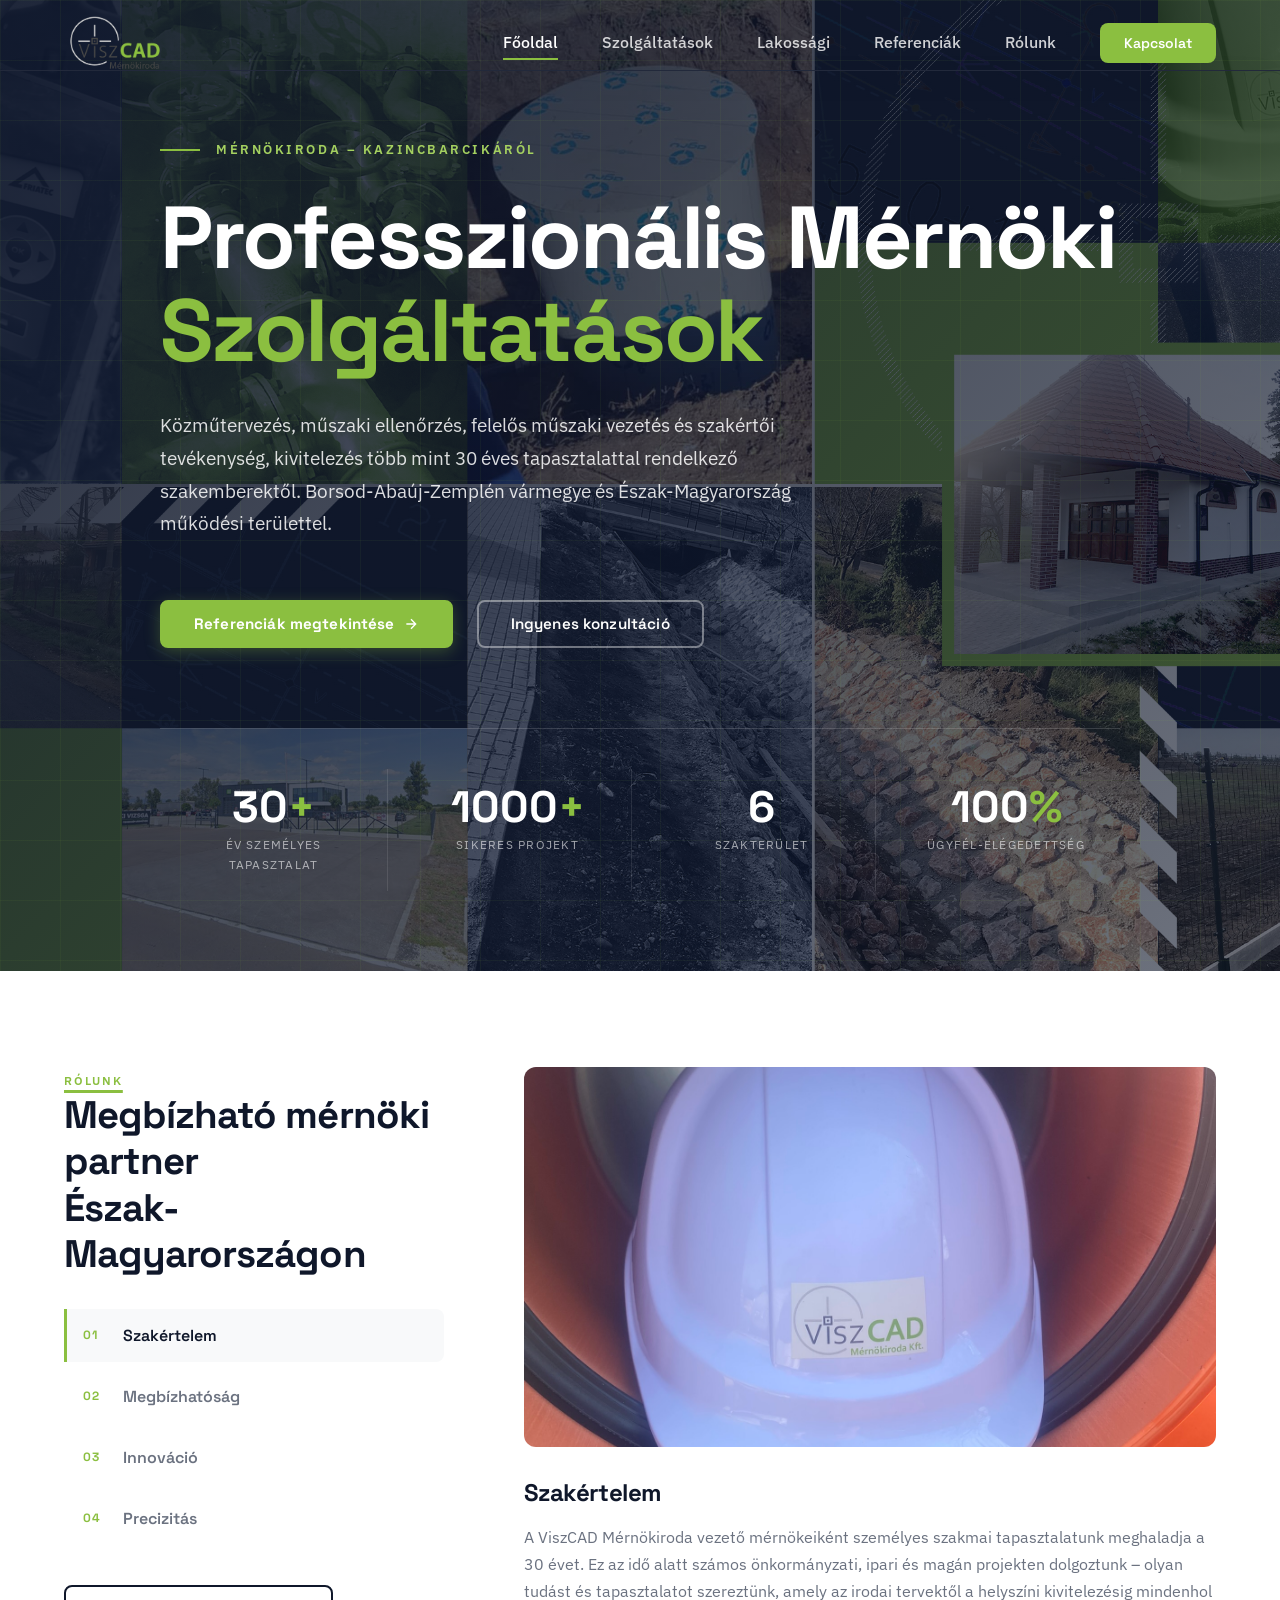
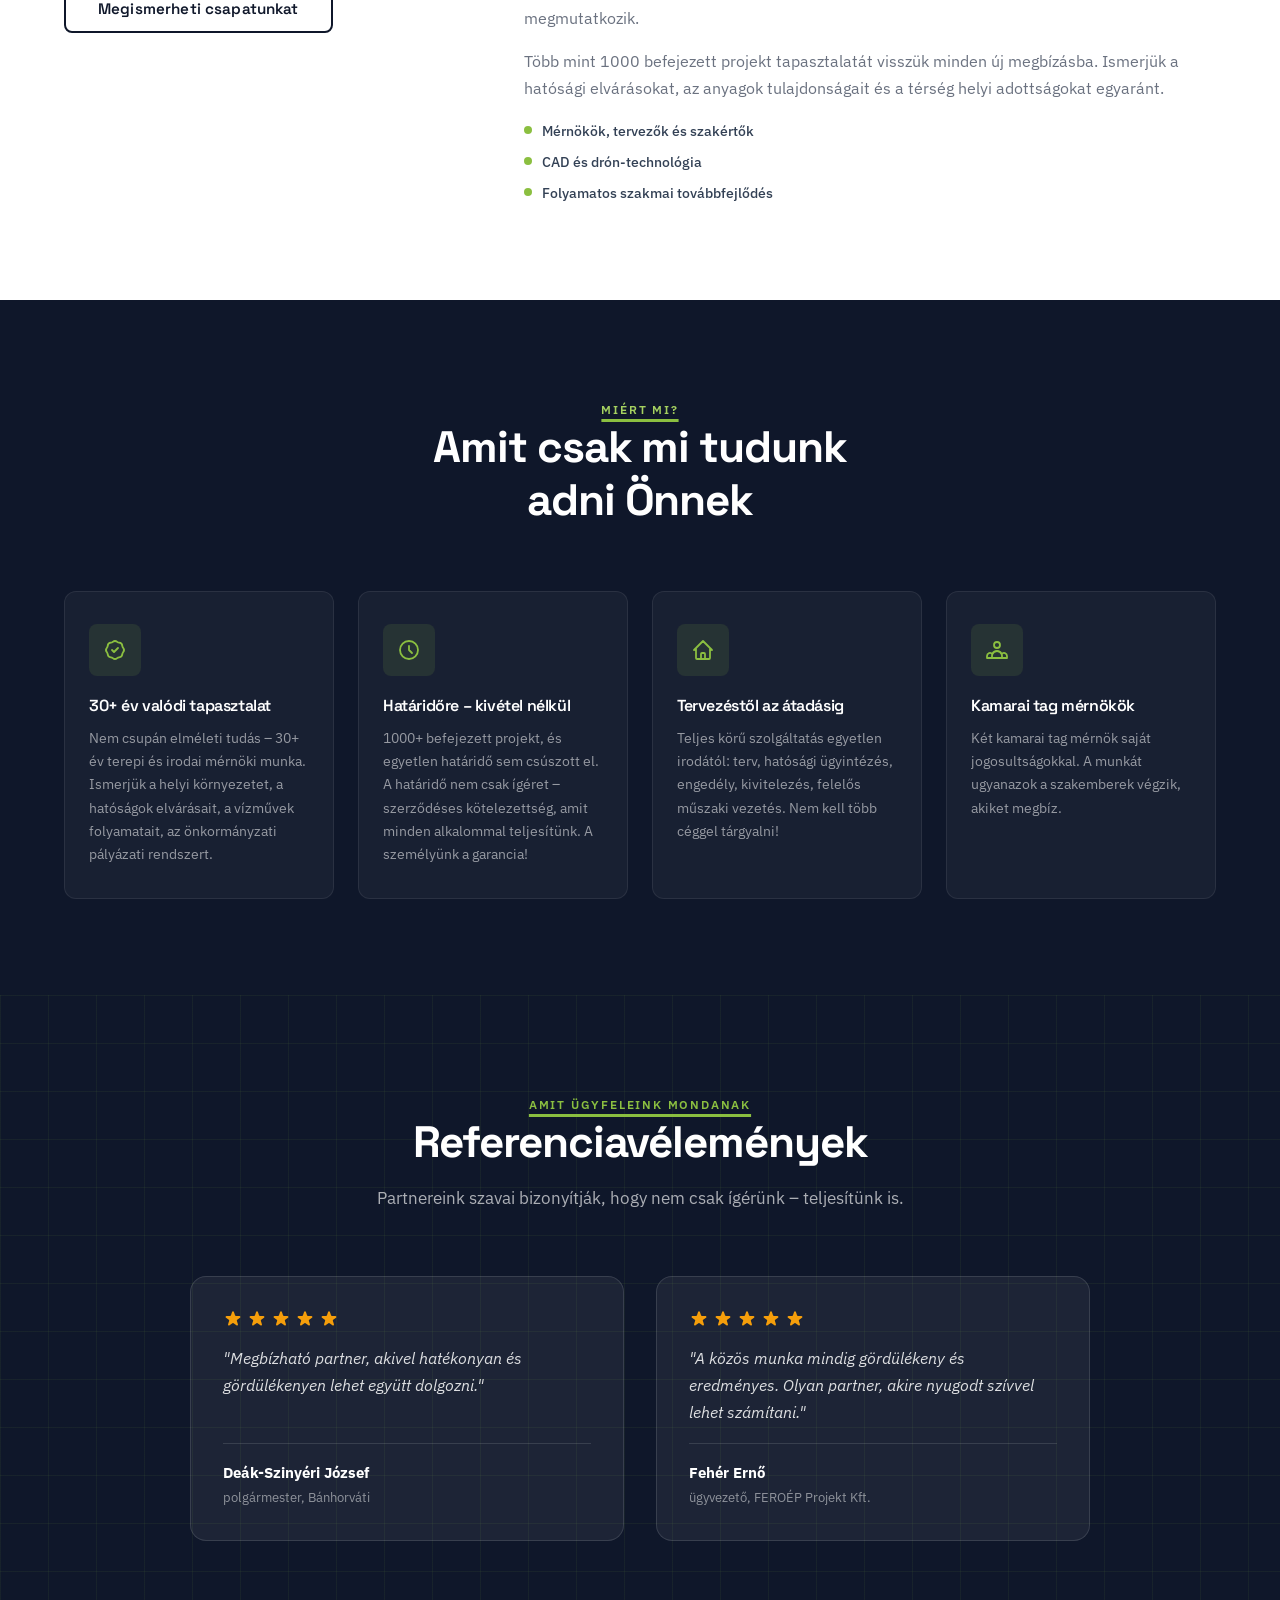
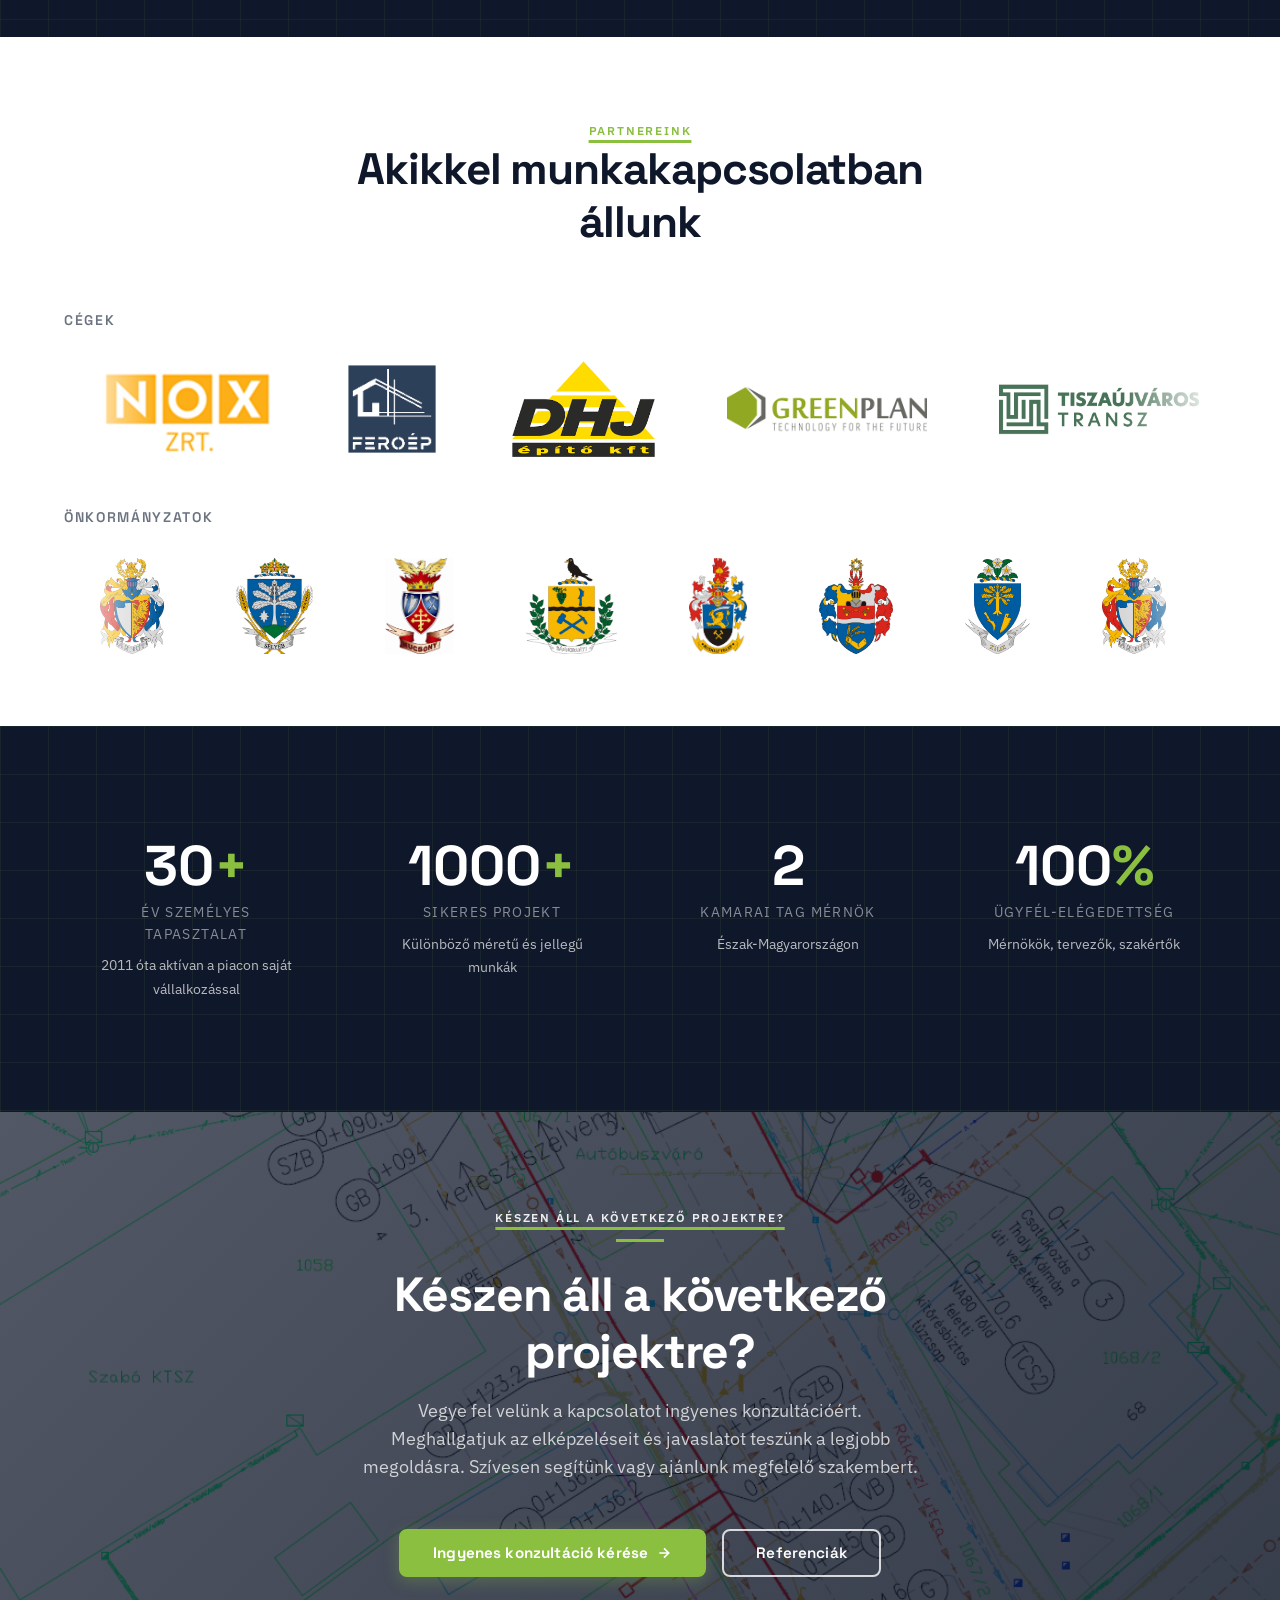
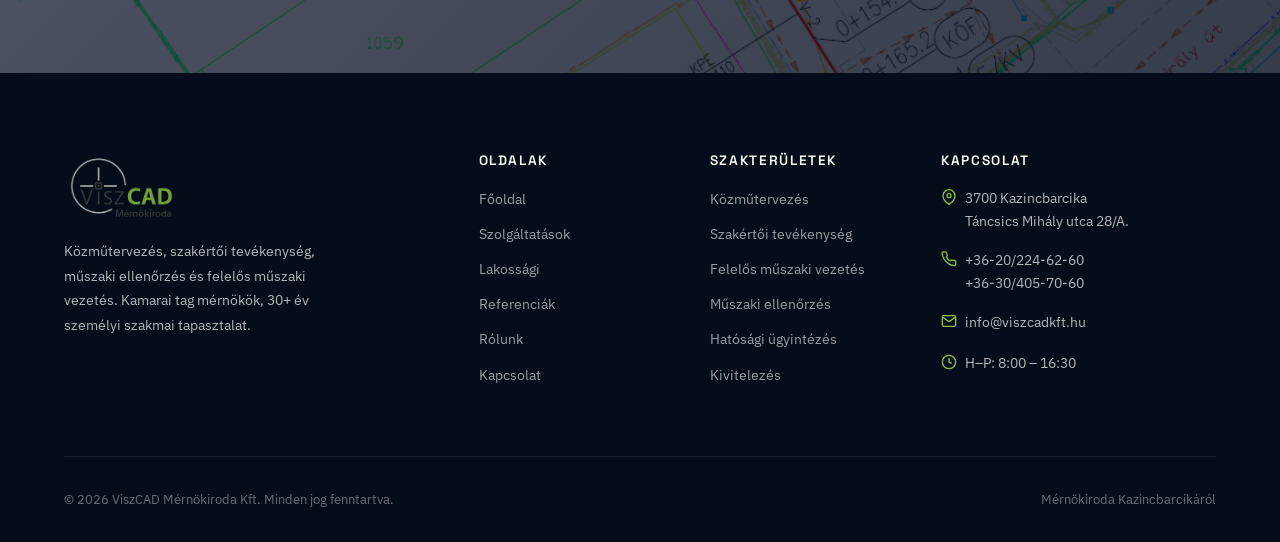
==== commit a730bb56: "revert: object-fit back to cover on all images Co-Authored-By: Claude Sonnet 4.6 <noreply@anthropic." ====
--- a/index.html
+++ b/index.html
@@ -123,10 +123,10 @@
       </div>
       <div class="about-tabs-right">
         <div class="about-tab-img-wrap">
-          <div class="about-tab-img active" id="tabImg0" style="overflow:hidden"><img src="images/projects/22.JPEG" alt="Referencia" style="width:100%;height:100%;object-fit:contain" loading="lazy"></div>
-          <div class="about-tab-img" id="tabImg1" style="overflow:hidden"><img src="images/projects/12.jpg" alt="Referencia" style="width:100%;height:100%;object-fit:contain" loading="lazy"></div>
-          <div class="about-tab-img" id="tabImg2" style="overflow:hidden"><img src="images/projects/terepmodell.jpg" alt="Referencia" style="width:100%;height:100%;object-fit:contain" loading="lazy"></div>
-          <div class="about-tab-img" id="tabImg3" style="overflow:hidden"><img src="images/projects/32.JPEG" alt="Referencia" style="width:100%;height:100%;object-fit:contain" loading="lazy"></div>
+          <div class="about-tab-img active" id="tabImg0" style="overflow:hidden"><img src="images/projects/22.JPEG" alt="Referencia" style="width:100%;height:100%;object-fit:cover" loading="lazy"></div>
+          <div class="about-tab-img" id="tabImg1" style="overflow:hidden"><img src="images/projects/12.jpg" alt="Referencia" style="width:100%;height:100%;object-fit:cover" loading="lazy"></div>
+          <div class="about-tab-img" id="tabImg2" style="overflow:hidden"><img src="images/projects/terepmodell.jpg" alt="Referencia" style="width:100%;height:100%;object-fit:cover" loading="lazy"></div>
+          <div class="about-tab-img" id="tabImg3" style="overflow:hidden"><img src="images/projects/32.JPEG" alt="Referencia" style="width:100%;height:100%;object-fit:cover" loading="lazy"></div>
         </div>
         <div class="about-tab-content-wrap">
           <div class="about-tab-content active" id="tabContent0">
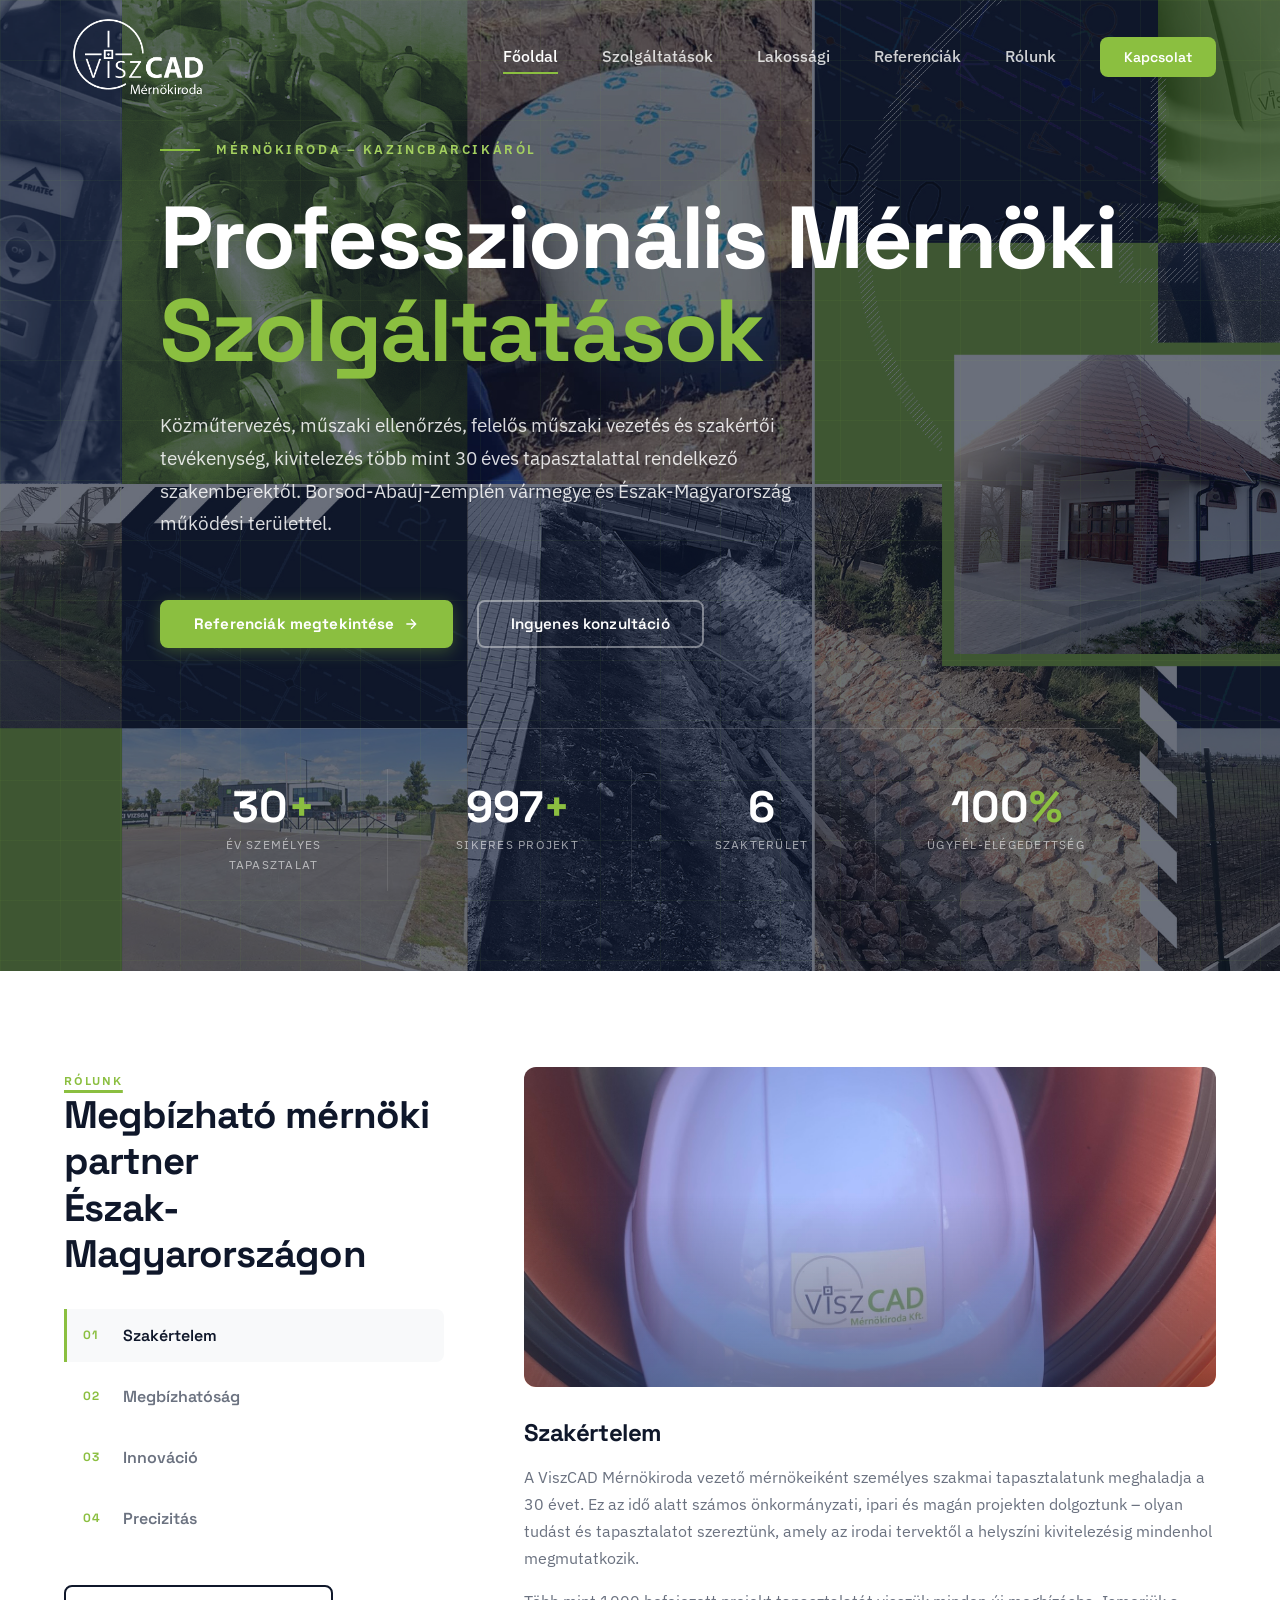
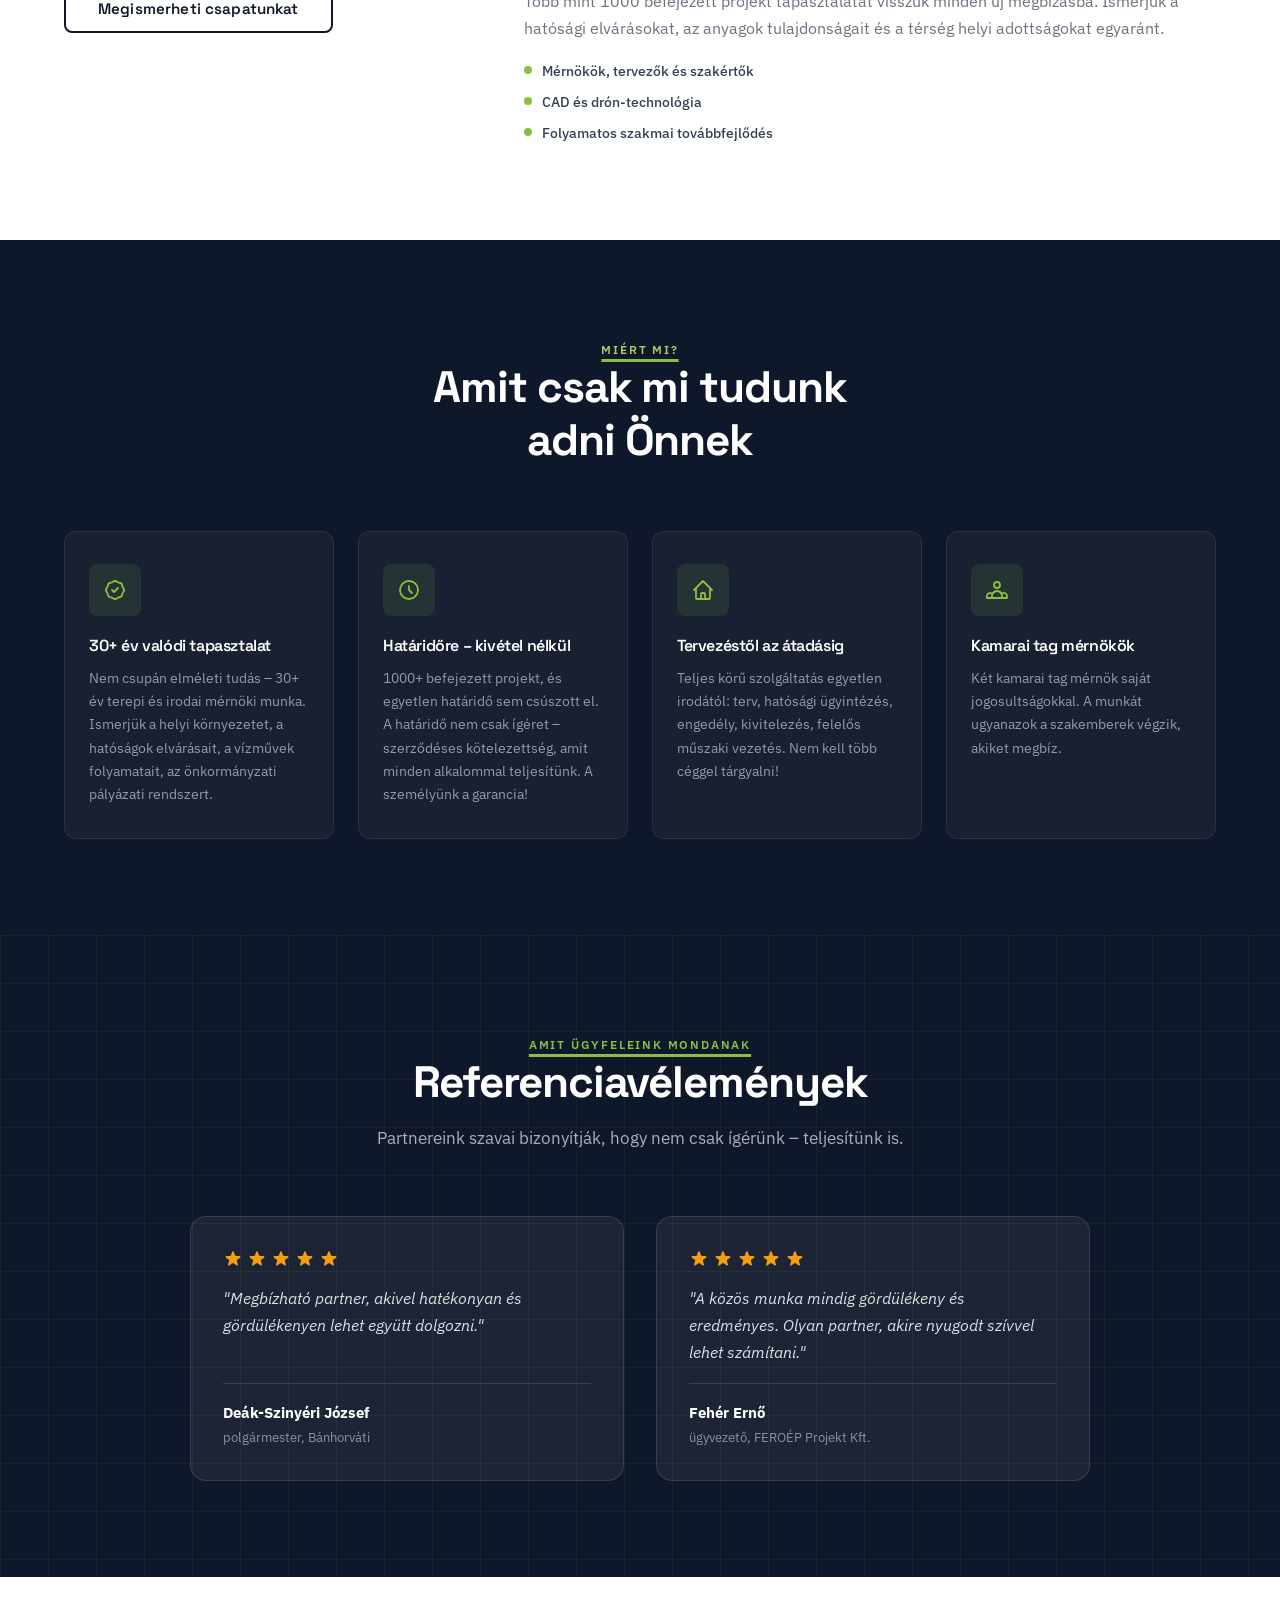
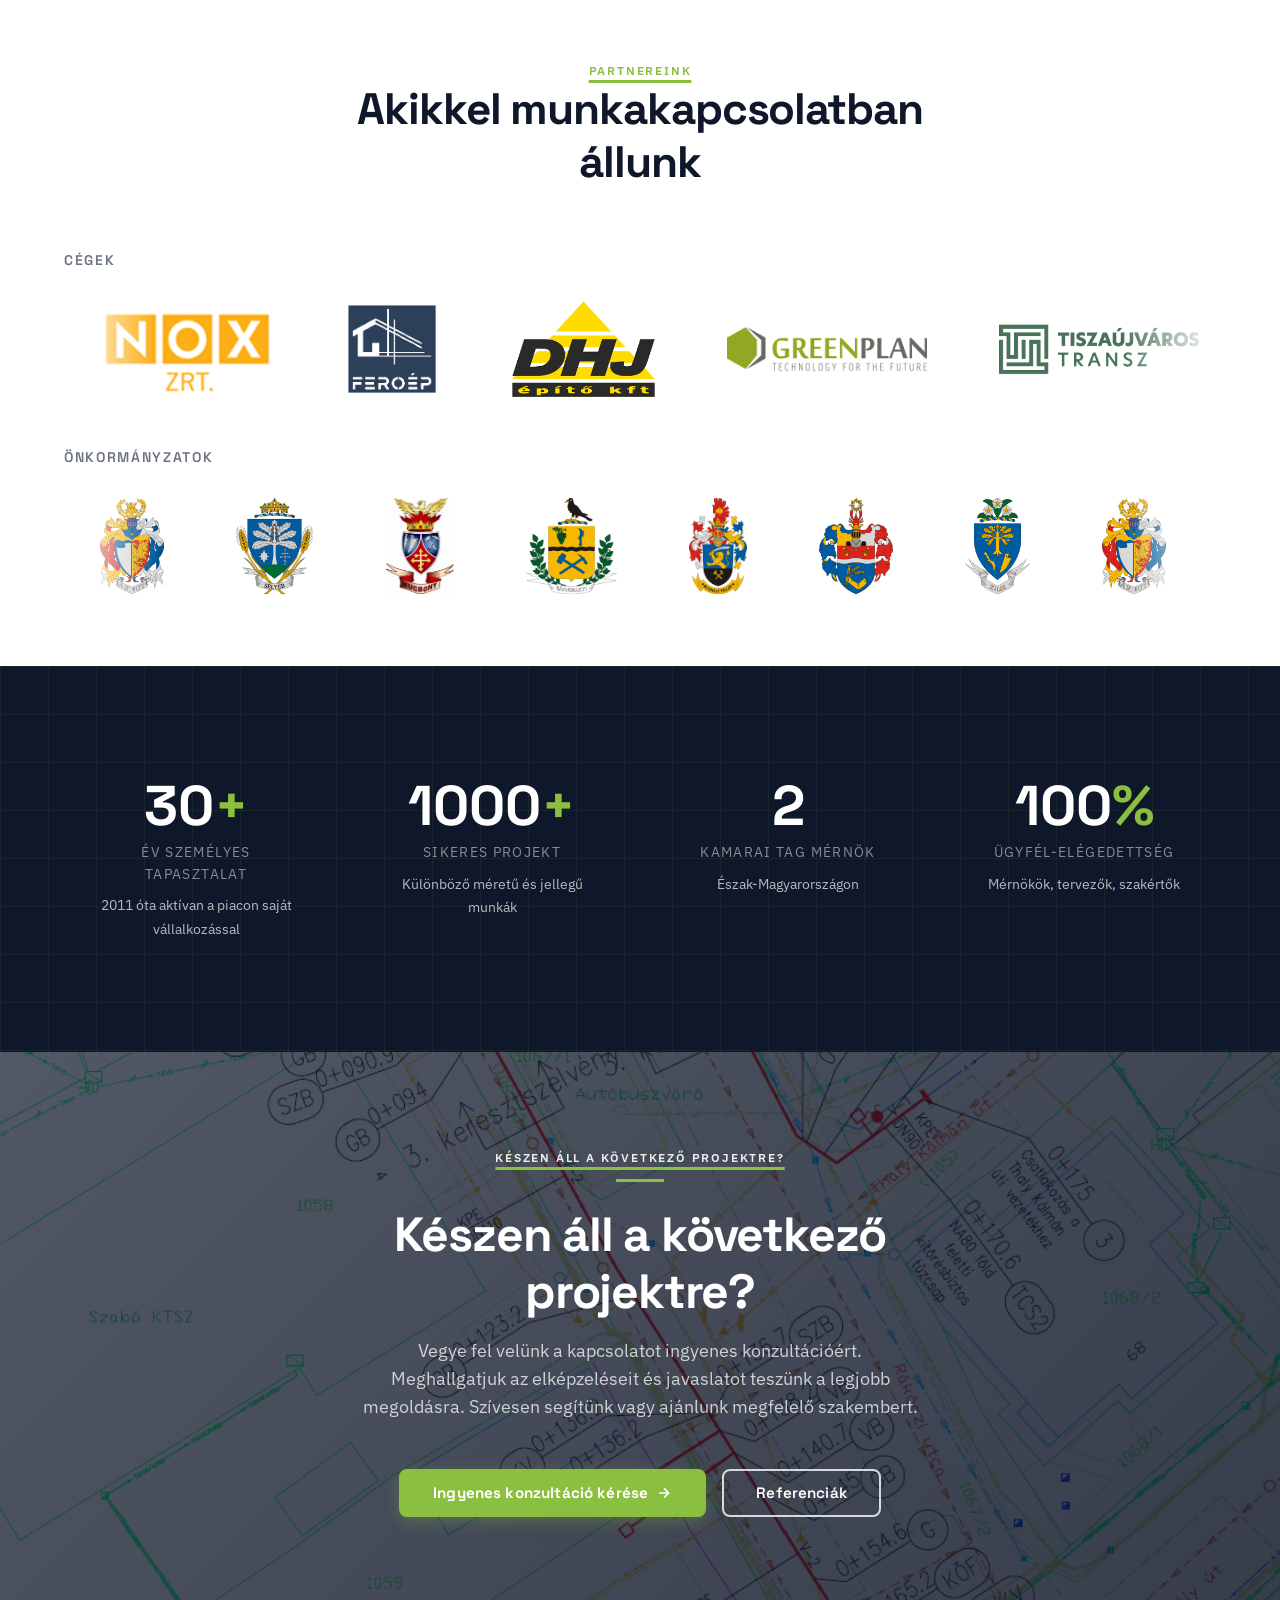
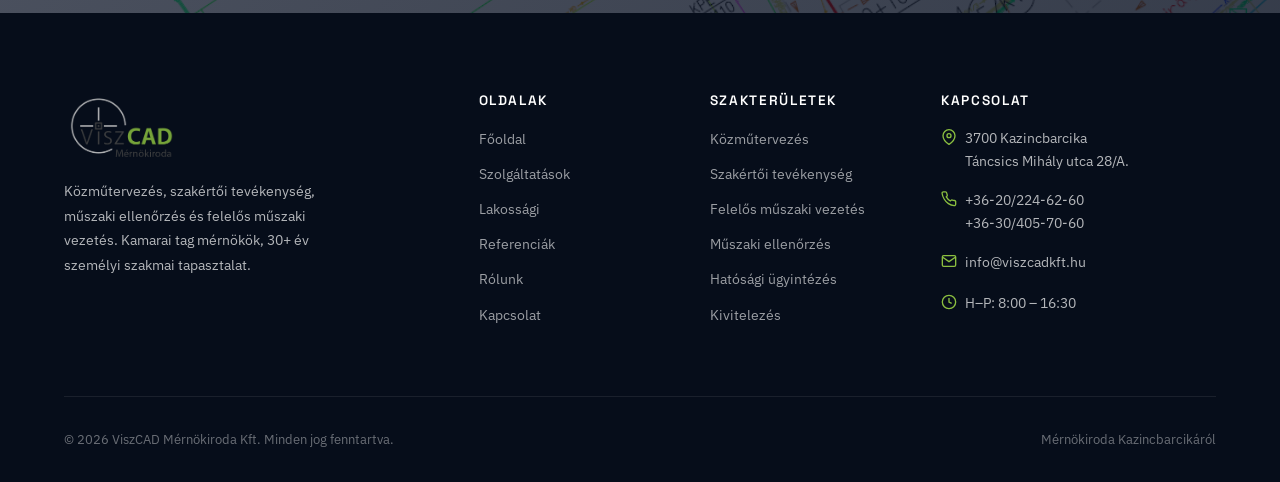
==== commit d5c85a5b: "all pages: switch navbar logo to white version (viszcad_mérnök_fehér) Co-Authored-By: Claude Sonnet " ====
--- a/index.html
+++ b/index.html
@@ -19,7 +19,7 @@
 <!-- NAVIGATION -->
 <nav class="nav" id="mainNav">
   <div class="container nav-inner">
-    <a href="index.html" class="nav-logo active"><img src="images/logo.png" alt="ViszCAD Mérnökiroda"></a>
+    <a href="index.html" class="nav-logo active"><img src="images/logo-white.png" alt="ViszCAD Mérnökiroda"></a>
     <div class="nav-links">
       <a href="index.html">Főoldal</a>
       <a href="szolgaltatasok.html">Szolgáltatások</a>
--- a/css/style.css
+++ b/css/style.css
@@ -182,6 +182,7 @@
   z-index: 1000;
   padding: 12px 0;
   border-bottom: none !important;
+  background: transparent;
   transition: background var(--t-slow), padding var(--t-slow), box-shadow var(--t-slow);
 }
 .nav.scrolled {
@@ -192,7 +193,7 @@
 
 .nav-logo { display: flex; align-items: center; line-height: 1; }
 .nav-logo img {
-  height: 62px; width: auto; display: block;
+  height: 90px; width: auto; display: block;
 }
 
 .nav-links {
@@ -267,7 +268,7 @@
   box-shadow: 0 8px 32px rgba(0,0,0,0.25);
   transition: max-height 0.38s cubic-bezier(0.4,0,0.2,1), padding 0.3s ease;
   display: flex;
-  border-top: 1px solid rgba(255,255,255,0.08);
+  border-top: none;
 }
 .nav-mobile.open { max-height: 500px; padding: 1.25rem 1.5rem 2rem; }
 .nav-mobile a {
@@ -306,7 +307,7 @@
 .hero-bg.loaded { transform: scale(1); }
 .hero-overlay {
   position: absolute; inset: 0;
-  background: linear-gradient(135deg, rgba(15,23,42,0.92) 0%, rgba(15,23,42,0.75) 50%, rgba(15,23,42,0.60) 100%);
+  background: rgba(15,23,42,0.62);
 }
 .hero-blueprint {
   position: absolute; inset: 0;
@@ -502,9 +503,14 @@
 /* Right panel */
 .about-tabs-right { position: relative; }
 .about-tab-img-wrap {
-  position: relative; width: 100%; height: 380px;
+  position: relative; width: 100%; height: 320px;
   border-radius: var(--r-md); overflow: hidden;
   margin-bottom: var(--sp-4);
+}
+.about-tab-img-wrap::after {
+  content: ""; position: absolute; inset: 0;
+  background: linear-gradient(to bottom, rgba(15,23,42,0) 40%, rgba(15,23,42,0.45) 100%);
+  pointer-events: none; z-index: 1; border-radius: var(--r-md);
 }
 .about-tab-img {
   position: absolute; inset: 0;
@@ -885,7 +891,7 @@
   .testimonials-grid { grid-template-columns: 1fr; max-width: 560px; margin-left: auto; margin-right: auto; }
 }
 
-@media (max-width: 768px) {
+@media (max-width: 1024px) {
   .nav-links        { display: none; }
   .nav-hamburger    { display: flex; }
   .section-pad      { padding: var(--sp-8) 0; }
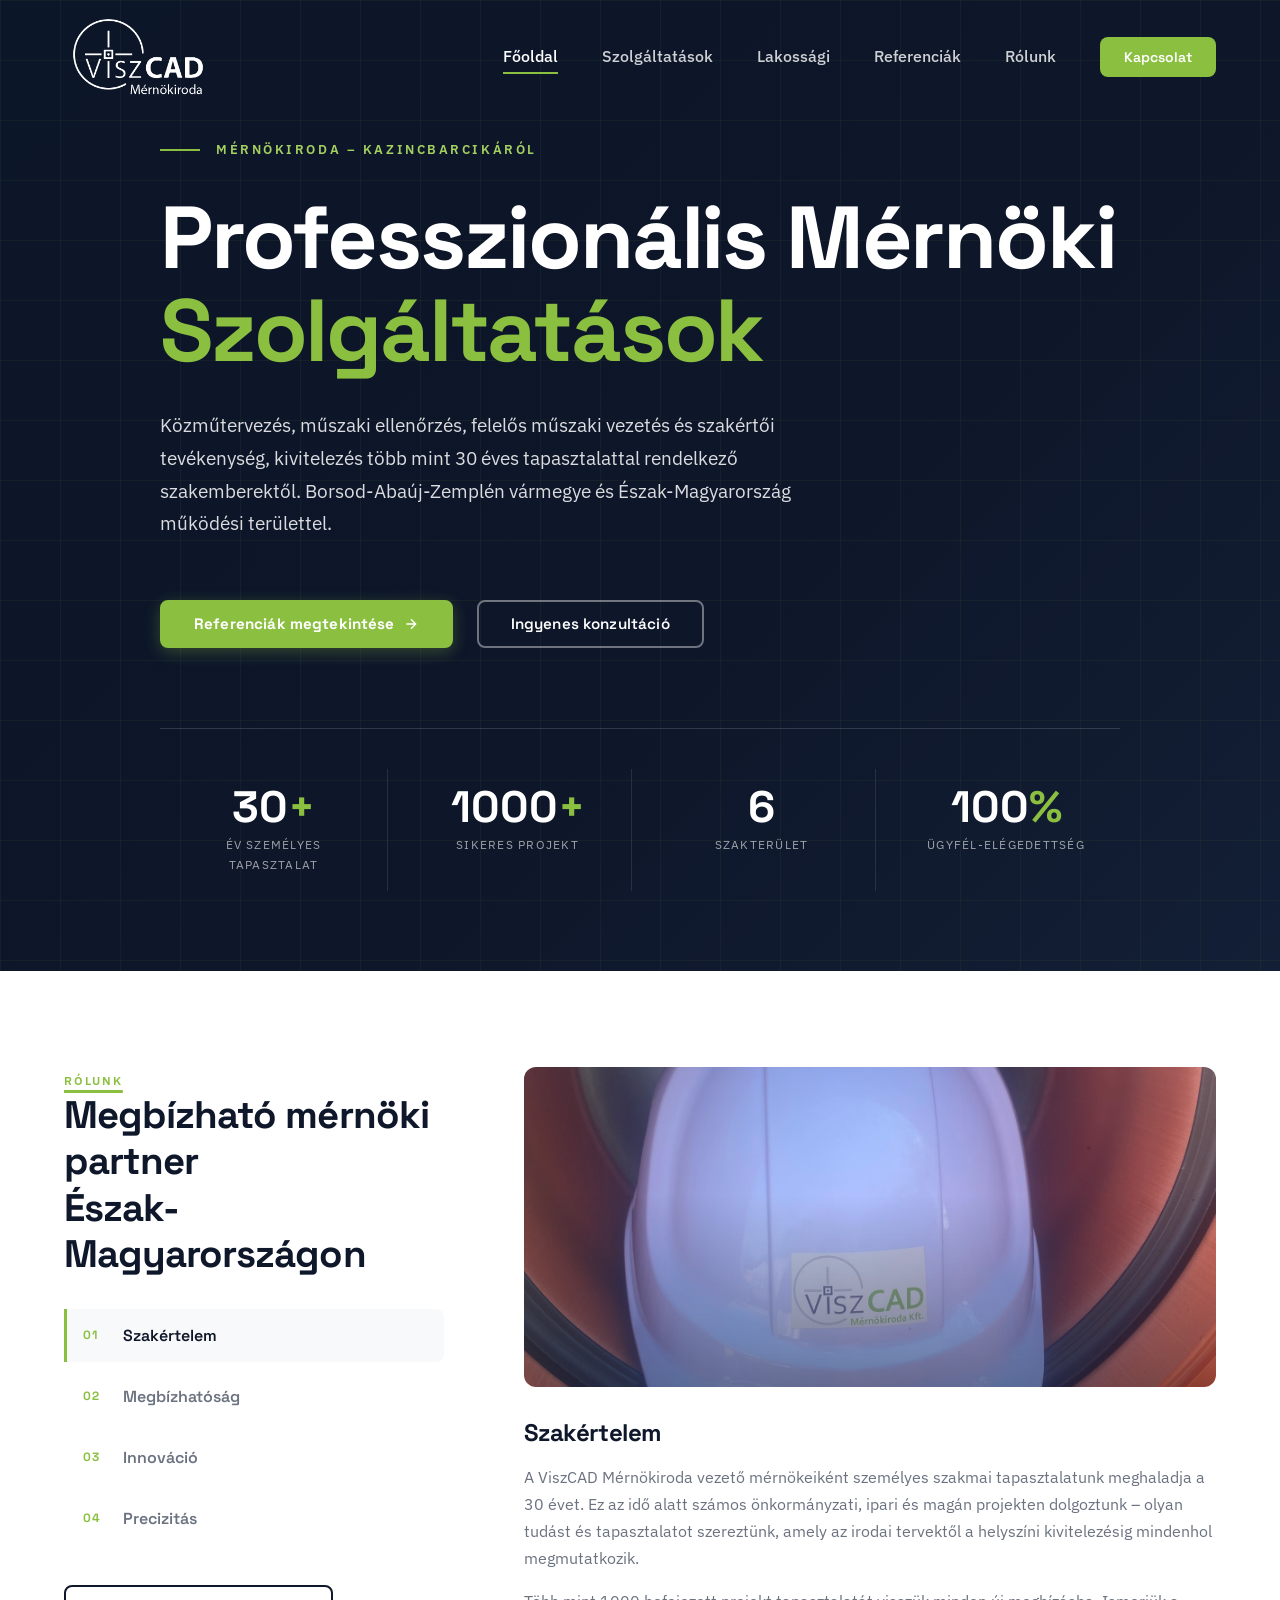
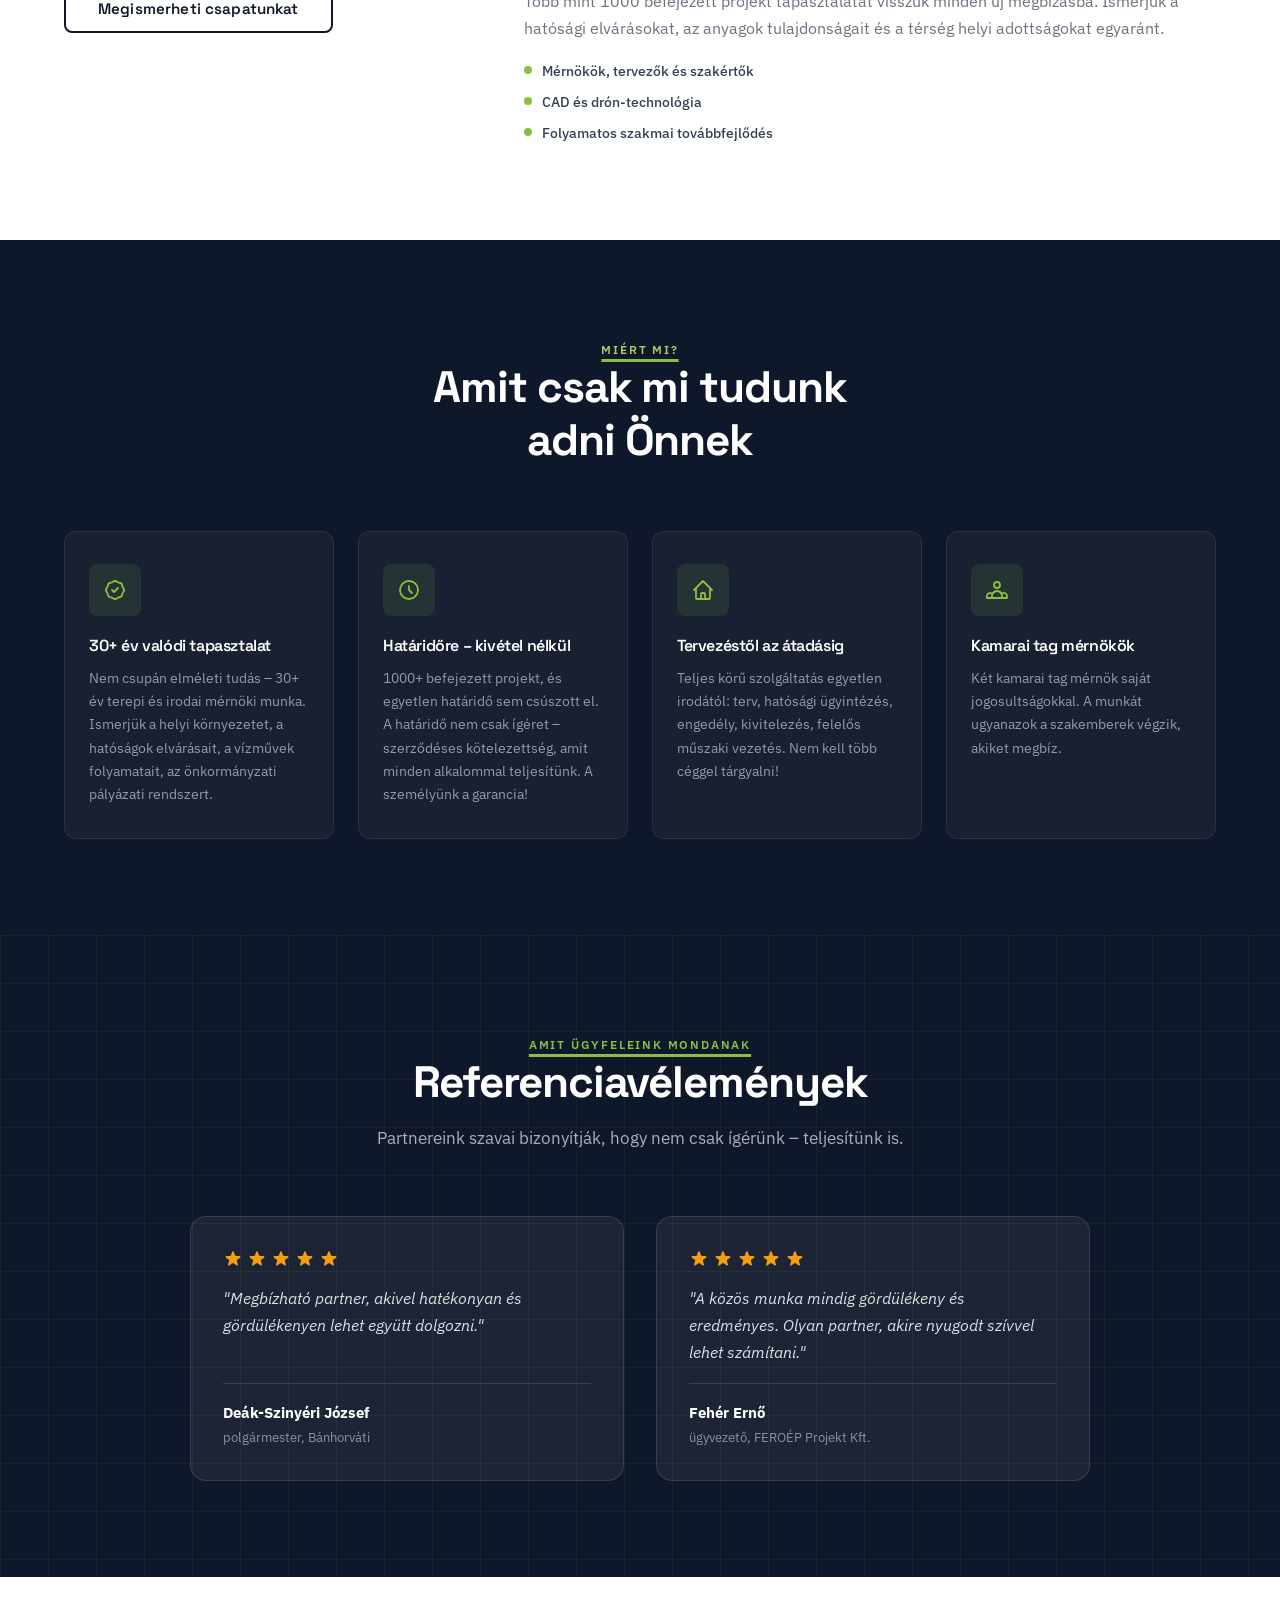
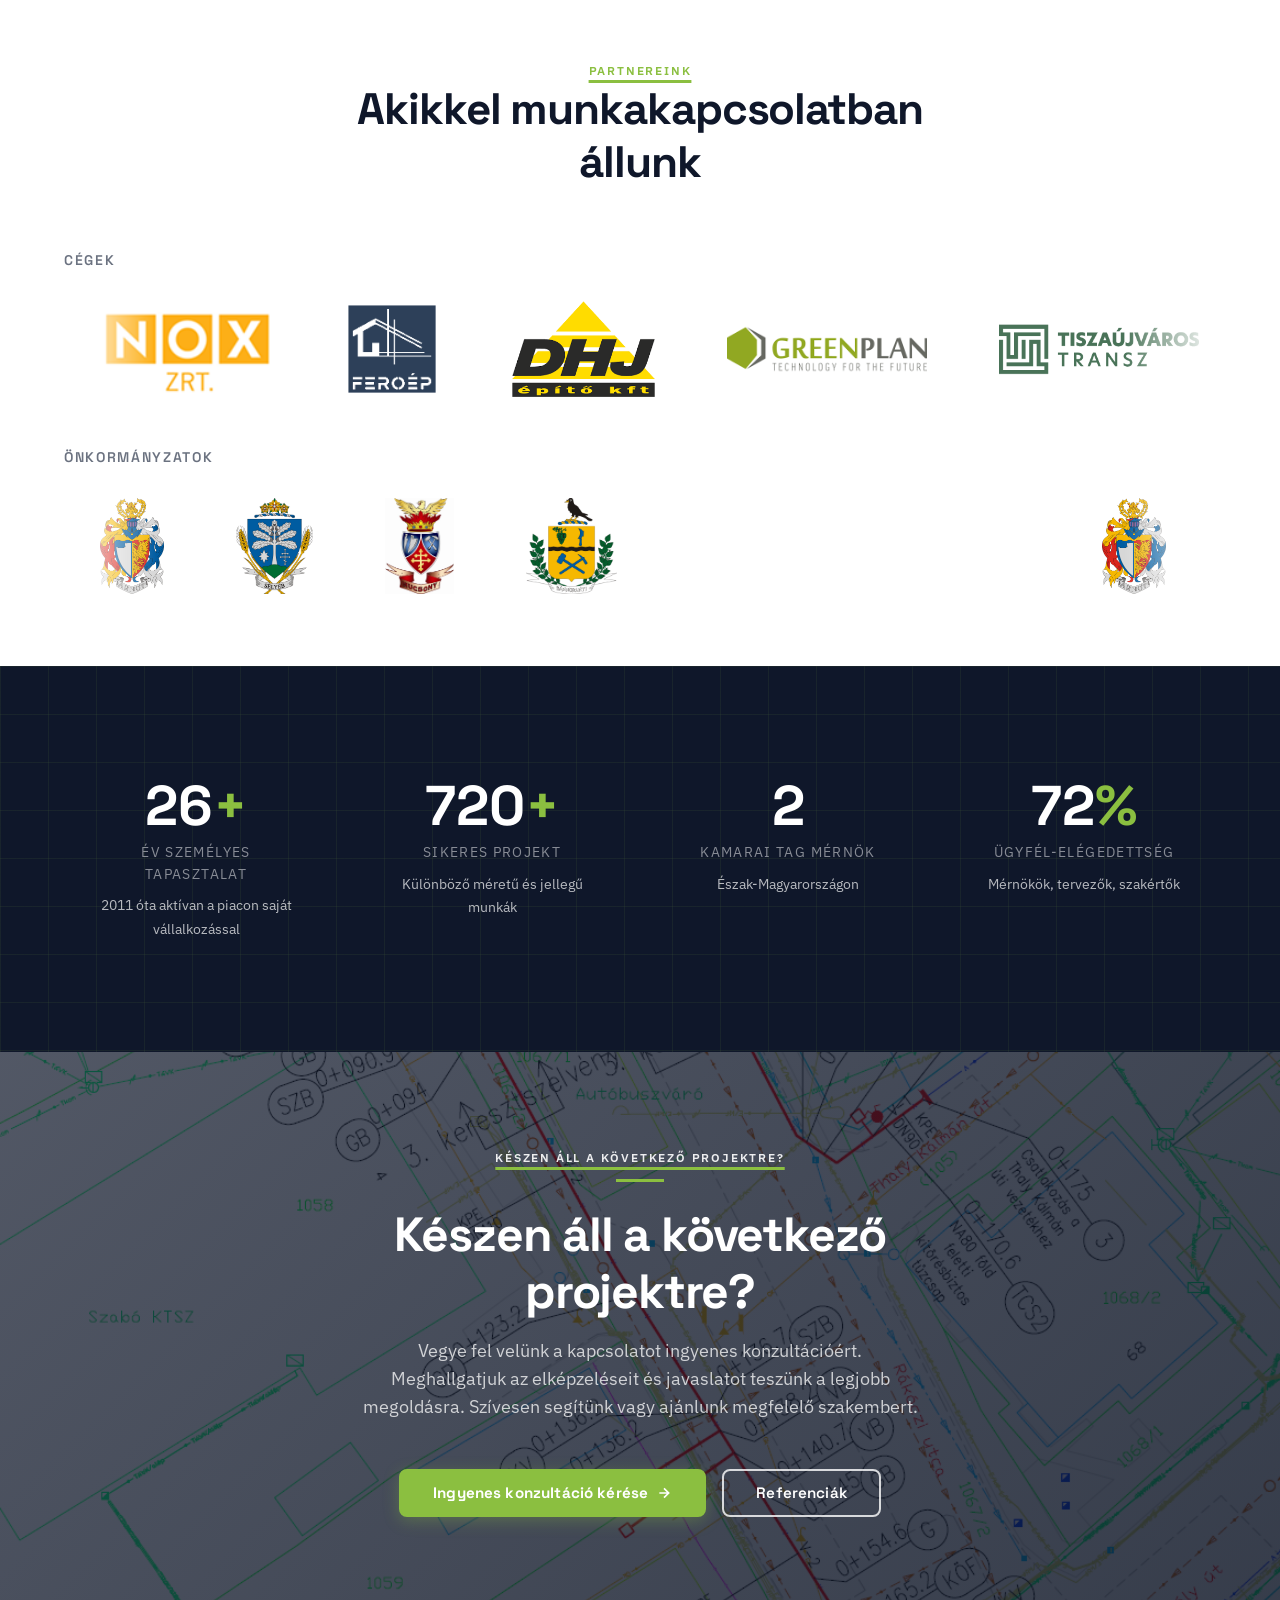
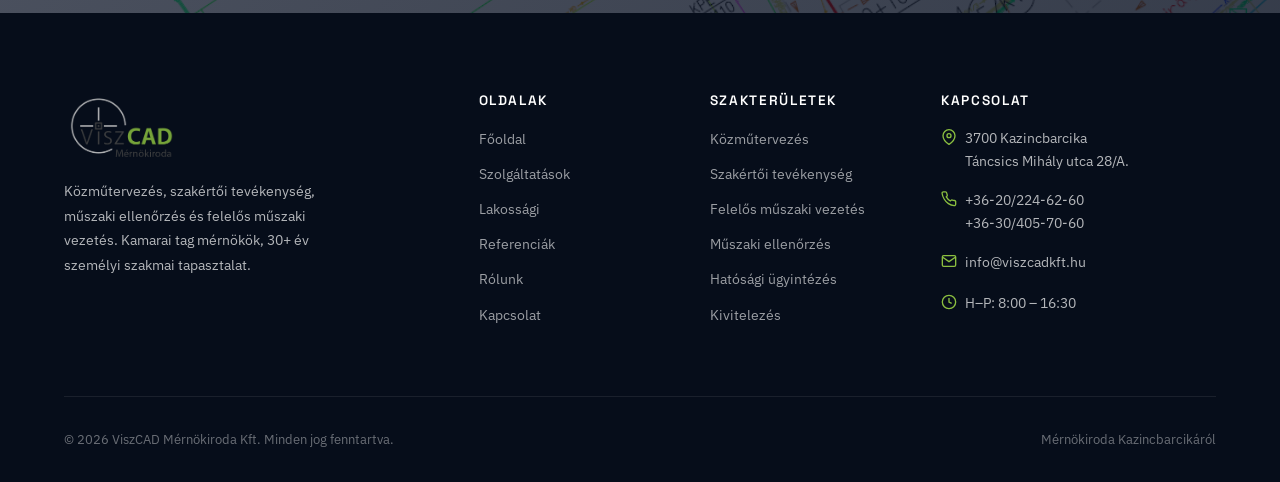
==== commit 5c46f47b: "perf: mobile performance pass across all pages - Preload hero images with fetchpriority=high on all " ====
--- a/index.html
+++ b/index.html
@@ -2,6 +2,7 @@
 <html lang="hu">
 <head>
   <meta charset="UTF-8">
+  <link rel="preload" as="image" href="images/hero/0A.jpg" fetchpriority="high">
   <meta name="viewport" content="width=device-width, initial-scale=1.0">
   <title>ViszCAD Mérnökiroda – Mérnöki Szolgáltatások Kazincbarcikán</title>
   <meta name="description" content="Professzionális közműtervezés, műszaki ellenőrzés és felelős műszaki vezetés Kazincbarcikán. 30+ év tapasztalat, 150+ sikeres projekt.">
@@ -46,7 +47,7 @@
 
 <!-- HERO -->
 <section class="hero">
-  <div class="hero-bg" id="heroBg" style="background-image:url('images/hero/0A.jpg');background-size:cover;background-position:center"></div>
+  <div class="hero-bg" style="will-change:transform" id="heroBg" style="background-image:url('images/hero/0A.jpg');background-size:cover;background-position:center"></div>
   <div class="hero-overlay"></div>
   <div class="hero-blueprint"></div>
   <div class="container">
@@ -123,10 +124,10 @@
       </div>
       <div class="about-tabs-right">
         <div class="about-tab-img-wrap">
-          <div class="about-tab-img active" id="tabImg0" style="overflow:hidden"><img src="images/projects/22.JPEG" alt="Referencia" style="width:100%;height:100%;object-fit:cover" loading="lazy"></div>
-          <div class="about-tab-img" id="tabImg1" style="overflow:hidden"><img src="images/projects/12.jpg" alt="Referencia" style="width:100%;height:100%;object-fit:cover" loading="lazy"></div>
-          <div class="about-tab-img" id="tabImg2" style="overflow:hidden"><img src="images/projects/terepmodell.jpg" alt="Referencia" style="width:100%;height:100%;object-fit:cover" loading="lazy"></div>
-          <div class="about-tab-img" id="tabImg3" style="overflow:hidden"><img src="images/projects/32.JPEG" alt="Referencia" style="width:100%;height:100%;object-fit:cover" loading="lazy"></div>
+          <div class="about-tab-img active" id="tabImg0" style="overflow:hidden"><img src="images/projects/22.JPEG" alt="Referencia" style="width:100%;height:100%;object-fit:cover" loading="lazy" decoding="async"></div>
+          <div class="about-tab-img" id="tabImg1" style="overflow:hidden"><img src="images/projects/12.jpg" alt="Referencia" style="width:100%;height:100%;object-fit:cover" loading="lazy" decoding="async"></div>
+          <div class="about-tab-img" id="tabImg2" style="overflow:hidden"><img src="images/projects/terepmodell.jpg" alt="Referencia" style="width:100%;height:100%;object-fit:cover" loading="lazy" decoding="async"></div>
+          <div class="about-tab-img" id="tabImg3" style="overflow:hidden"><img src="images/projects/32.JPEG" alt="Referencia" style="width:100%;height:100%;object-fit:cover" loading="lazy" decoding="async"></div>
         </div>
         <div class="about-tab-content-wrap">
           <div class="about-tab-content active" id="tabContent0">
@@ -274,19 +275,19 @@
       <div class="marquee-outer">
         <div class="marquee-track">
           <div class="marquee-inner marquee-right">
-          <a href="#" class="marquee-logo"><img src="images/partners/nox.png" alt="NOX ZRT"></a>
-          <a href="#" class="marquee-logo"><img src="images/partners/fero%C3%A9p.png" alt="Feroép"></a>
-          <a href="#" class="marquee-logo"><img src="images/partners/dhj.png" alt="DHJ Építő Kft"></a>
-          <a href="#" class="marquee-logo"><img src="images/partners/GP.png" alt="GreenPlan"></a>
+          <a href="#" class="marquee-logo"><img src="images/partners/nox.png" alt="NOX ZRT" loading="lazy" decoding="async"></a>
+          <a href="#" class="marquee-logo"><img src="images/partners/fero%C3%A9p.png" alt="Feroép" loading="lazy" decoding="async"></a>
+          <a href="#" class="marquee-logo"><img src="images/partners/dhj.png" alt="DHJ Építő Kft" loading="lazy" decoding="async"></a>
+          <a href="#" class="marquee-logo"><img src="images/partners/GP.png" alt="GreenPlan" loading="lazy" decoding="async"></a>
           <a href="#" class="marquee-logo"><img src="images/partners/TT-logo-email-green.png" alt="Tiszaújváros Transz"></a>
-          <a href="#" class="marquee-logo"><img src="images/partners/%C3%A9rv%20log%C3%B3.png" alt="ÉRV"></a>
+          <a href="#" class="marquee-logo"><img src="images/partners/%C3%A9rv%20log%C3%B3.png" alt="ÉRV" loading="lazy" decoding="async"></a>
             <!-- duplicate -->
-          <a href="#" class="marquee-logo"><img src="images/partners/nox.png" alt="NOX ZRT"></a>
-          <a href="#" class="marquee-logo"><img src="images/partners/fero%C3%A9p.png" alt="Feroép"></a>
-          <a href="#" class="marquee-logo"><img src="images/partners/dhj.png" alt="DHJ Építő Kft"></a>
-          <a href="#" class="marquee-logo"><img src="images/partners/GP.png" alt="GreenPlan"></a>
+          <a href="#" class="marquee-logo"><img src="images/partners/nox.png" alt="NOX ZRT" loading="lazy" decoding="async"></a>
+          <a href="#" class="marquee-logo"><img src="images/partners/fero%C3%A9p.png" alt="Feroép" loading="lazy" decoding="async"></a>
+          <a href="#" class="marquee-logo"><img src="images/partners/dhj.png" alt="DHJ Építő Kft" loading="lazy" decoding="async"></a>
+          <a href="#" class="marquee-logo"><img src="images/partners/GP.png" alt="GreenPlan" loading="lazy" decoding="async"></a>
           <a href="#" class="marquee-logo"><img src="images/partners/TT-logo-email-green.png" alt="Tiszaújváros Transz"></a>
-          <a href="#" class="marquee-logo"><img src="images/partners/%C3%A9rv%20log%C3%B3.png" alt="ÉRV"></a>
+          <a href="#" class="marquee-logo"><img src="images/partners/%C3%A9rv%20log%C3%B3.png" alt="ÉRV" loading="lazy" decoding="async"></a>
           </div>
         </div>
       </div>
@@ -298,21 +299,21 @@
       <div class="marquee-outer">
         <div class="marquee-track">
           <div class="marquee-inner marquee-left">
-          <a href="#" class="marquee-logo"><img src="images/partners/Arnot.jpg" alt="Arnót"></a>
-          <a href="#" class="marquee-logo"><img src="images/partners/Selyeb.jpg" alt="Selyeb"></a>
-          <a href="#" class="marquee-logo"><img src="images/partners/mucsony.jpg" alt="Mucsony"></a>
-          <a href="#" class="marquee-logo"><img src="images/partners/Banhorvati.jpg" alt="Bánhorváti"></a>
-          <a href="#" class="marquee-logo"><img src="images/partners/Rudolftelep.jpg" alt="Rudolftelep"></a>
-          <a href="#" class="marquee-logo"><img src="images/partners/Szirmabesenyo.jpg" alt="Szirmabesenyő"></a>
-          <a href="#" class="marquee-logo"><img src="images/partners/Ziliz.jpg" alt="Ziliz"></a>
+          <a href="#" class="marquee-logo"><img src="images/partners/Arnot.jpg" alt="Arnót" loading="lazy" decoding="async"></a>
+          <a href="#" class="marquee-logo"><img src="images/partners/Selyeb.jpg" alt="Selyeb" loading="lazy" decoding="async"></a>
+          <a href="#" class="marquee-logo"><img src="images/partners/mucsony.jpg" alt="Mucsony" loading="lazy" decoding="async"></a>
+          <a href="#" class="marquee-logo"><img src="images/partners/Banhorvati.jpg" alt="Bánhorváti" loading="lazy" decoding="async"></a>
+          <a href="#" class="marquee-logo"><img src="images/partners/Rudolftelep.jpg" alt="Rudolftelep" loading="lazy" decoding="async"></a>
+          <a href="#" class="marquee-logo"><img src="images/partners/Szirmabesenyo.jpg" alt="Szirmabesenyő" loading="lazy" decoding="async"></a>
+          <a href="#" class="marquee-logo"><img src="images/partners/Ziliz.jpg" alt="Ziliz" loading="lazy" decoding="async"></a>
             <!-- duplicate -->
-          <a href="#" class="marquee-logo"><img src="images/partners/Arnot.jpg" alt="Arnót"></a>
-          <a href="#" class="marquee-logo"><img src="images/partners/Selyeb.jpg" alt="Selyeb"></a>
-          <a href="#" class="marquee-logo"><img src="images/partners/mucsony.jpg" alt="Mucsony"></a>
-          <a href="#" class="marquee-logo"><img src="images/partners/Banhorvati.jpg" alt="Bánhorváti"></a>
-          <a href="#" class="marquee-logo"><img src="images/partners/Rudolftelep.jpg" alt="Rudolftelep"></a>
-          <a href="#" class="marquee-logo"><img src="images/partners/Szirmabesenyo.jpg" alt="Szirmabesenyő"></a>
-          <a href="#" class="marquee-logo"><img src="images/partners/Ziliz.jpg" alt="Ziliz"></a>
+          <a href="#" class="marquee-logo"><img src="images/partners/Arnot.jpg" alt="Arnót" loading="lazy" decoding="async"></a>
+          <a href="#" class="marquee-logo"><img src="images/partners/Selyeb.jpg" alt="Selyeb" loading="lazy" decoding="async"></a>
+          <a href="#" class="marquee-logo"><img src="images/partners/mucsony.jpg" alt="Mucsony" loading="lazy" decoding="async"></a>
+          <a href="#" class="marquee-logo"><img src="images/partners/Banhorvati.jpg" alt="Bánhorváti" loading="lazy" decoding="async"></a>
+          <a href="#" class="marquee-logo"><img src="images/partners/Rudolftelep.jpg" alt="Rudolftelep" loading="lazy" decoding="async"></a>
+          <a href="#" class="marquee-logo"><img src="images/partners/Szirmabesenyo.jpg" alt="Szirmabesenyő" loading="lazy" decoding="async"></a>
+          <a href="#" class="marquee-logo"><img src="images/partners/Ziliz.jpg" alt="Ziliz" loading="lazy" decoding="async"></a>
           </div>
         </div>
       </div>
@@ -470,8 +471,8 @@
   </div>
 </footer>
 
-<script src="js/counter.js"></script>
-<script src="js/tabs.js"></script>
-<script src="js/main.js"></script>
+<script src="js/counter.js" defer></script>
+<script src="js/tabs.js" defer></script>
+<script src="js/main.js" defer></script>
 </body>
 </html>
--- a/css/style.css
+++ b/css/style.css
@@ -776,7 +776,7 @@
 
 /* ── PAGE HERO (inner pages) ── */
 .page-hero {
-  position: relative; height: 420px;
+  position: relative; height: 620px;
   display: flex; align-items: center;
   overflow: hidden;
 }
@@ -937,6 +937,23 @@
 }
 
 /* Reduce motion accessibility */
+
+/* === MOBILE PERFORMANCE === */
+@media (max-width: 768px) {
+  /* Disable expensive animations on mobile */
+  .hero-bg { transform: none !important; transition: none !important; will-change: auto; }
+  .reveal { transition: none !important; animation: none !important; opacity: 1 !important; transform: none !important; }
+  /* content-visibility for off-screen sections */
+  section:not(:first-of-type) { content-visibility: auto; contain-intrinsic-size: 0 400px; }
+  /* Reduce blur/filter effects */
+  .hero-overlay { backdrop-filter: none; -webkit-backdrop-filter: none; }
+}
+@media (max-width: 480px) {
+  /* Simplify shadows on small screens */
+  .proj-all-card, .svc-home-card, .team-card { box-shadow: 0 2px 8px rgba(0,0,0,0.08) !important; }
+  .proj-all-img-wrap img { transition: none !important; }
+}
+
 @media (prefers-reduced-motion: reduce) {
   *, *::before, *::after {
     animation-duration: 0.01ms !important;
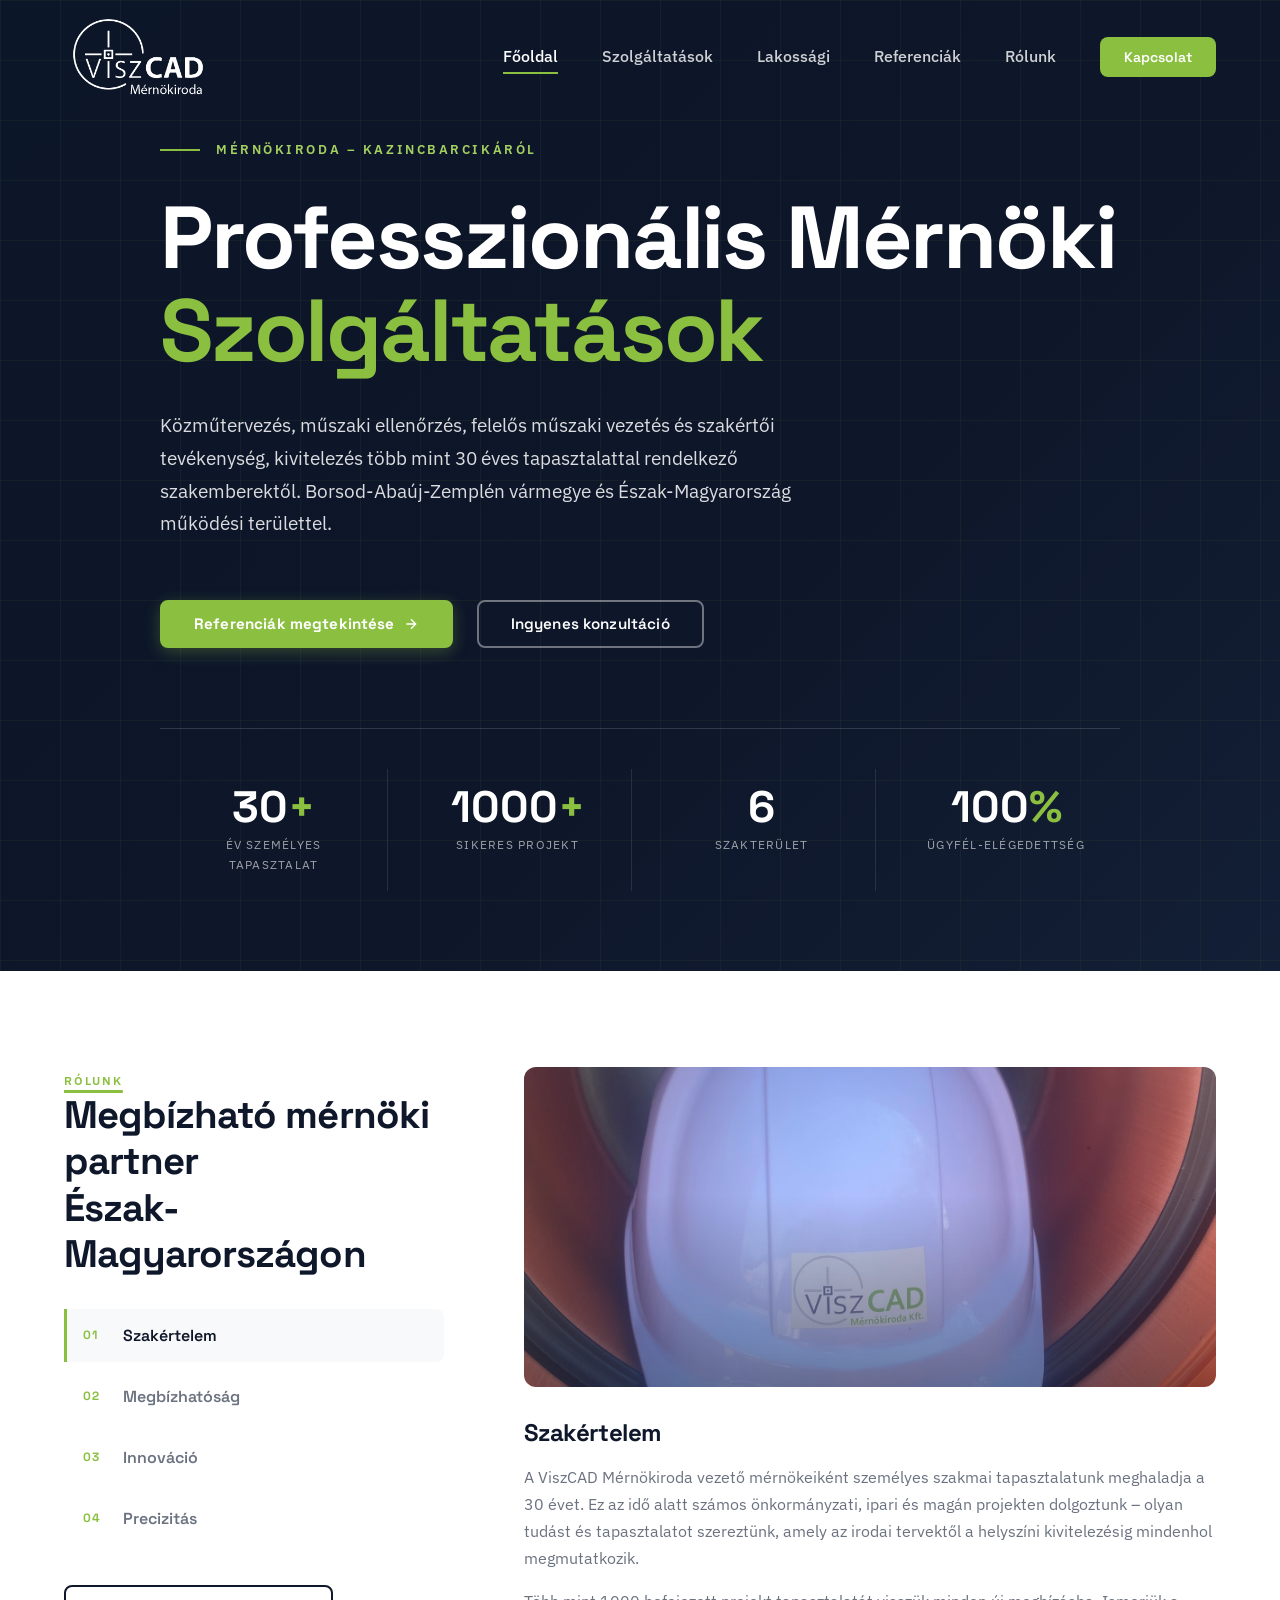
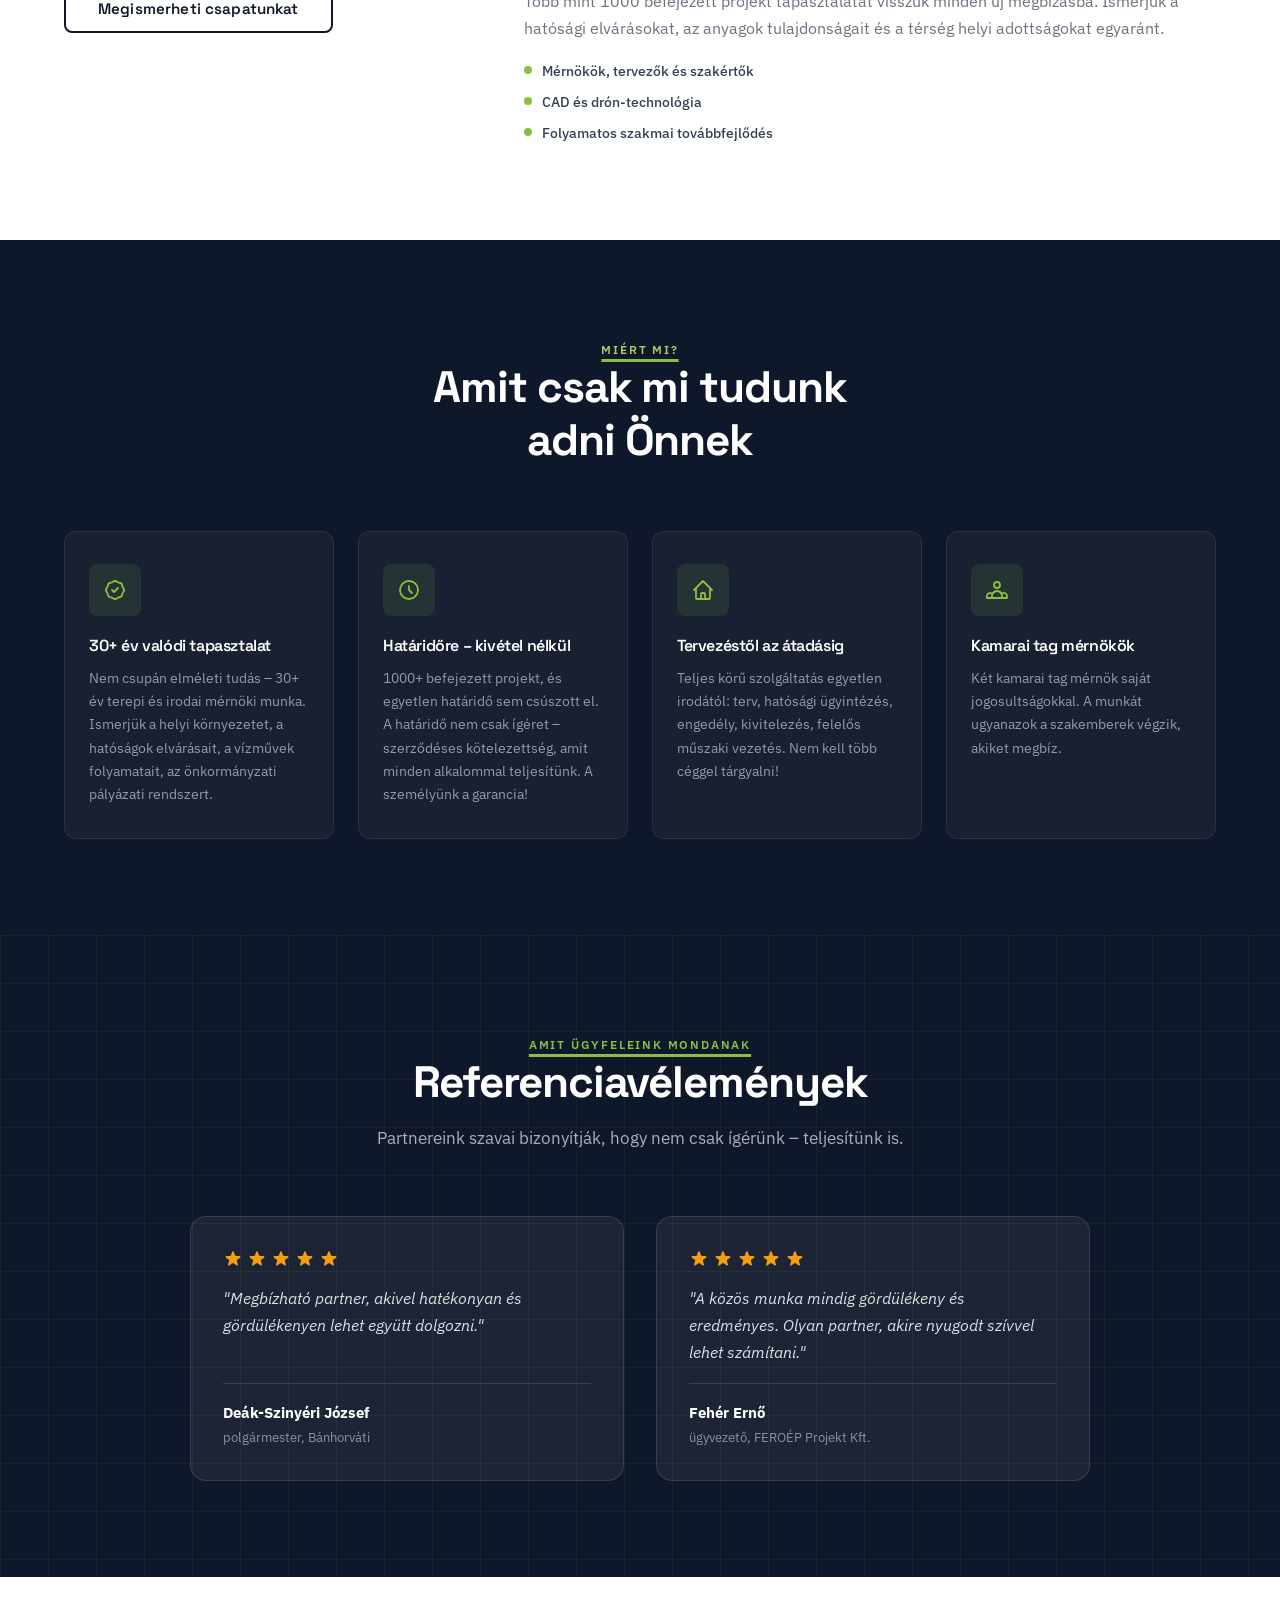
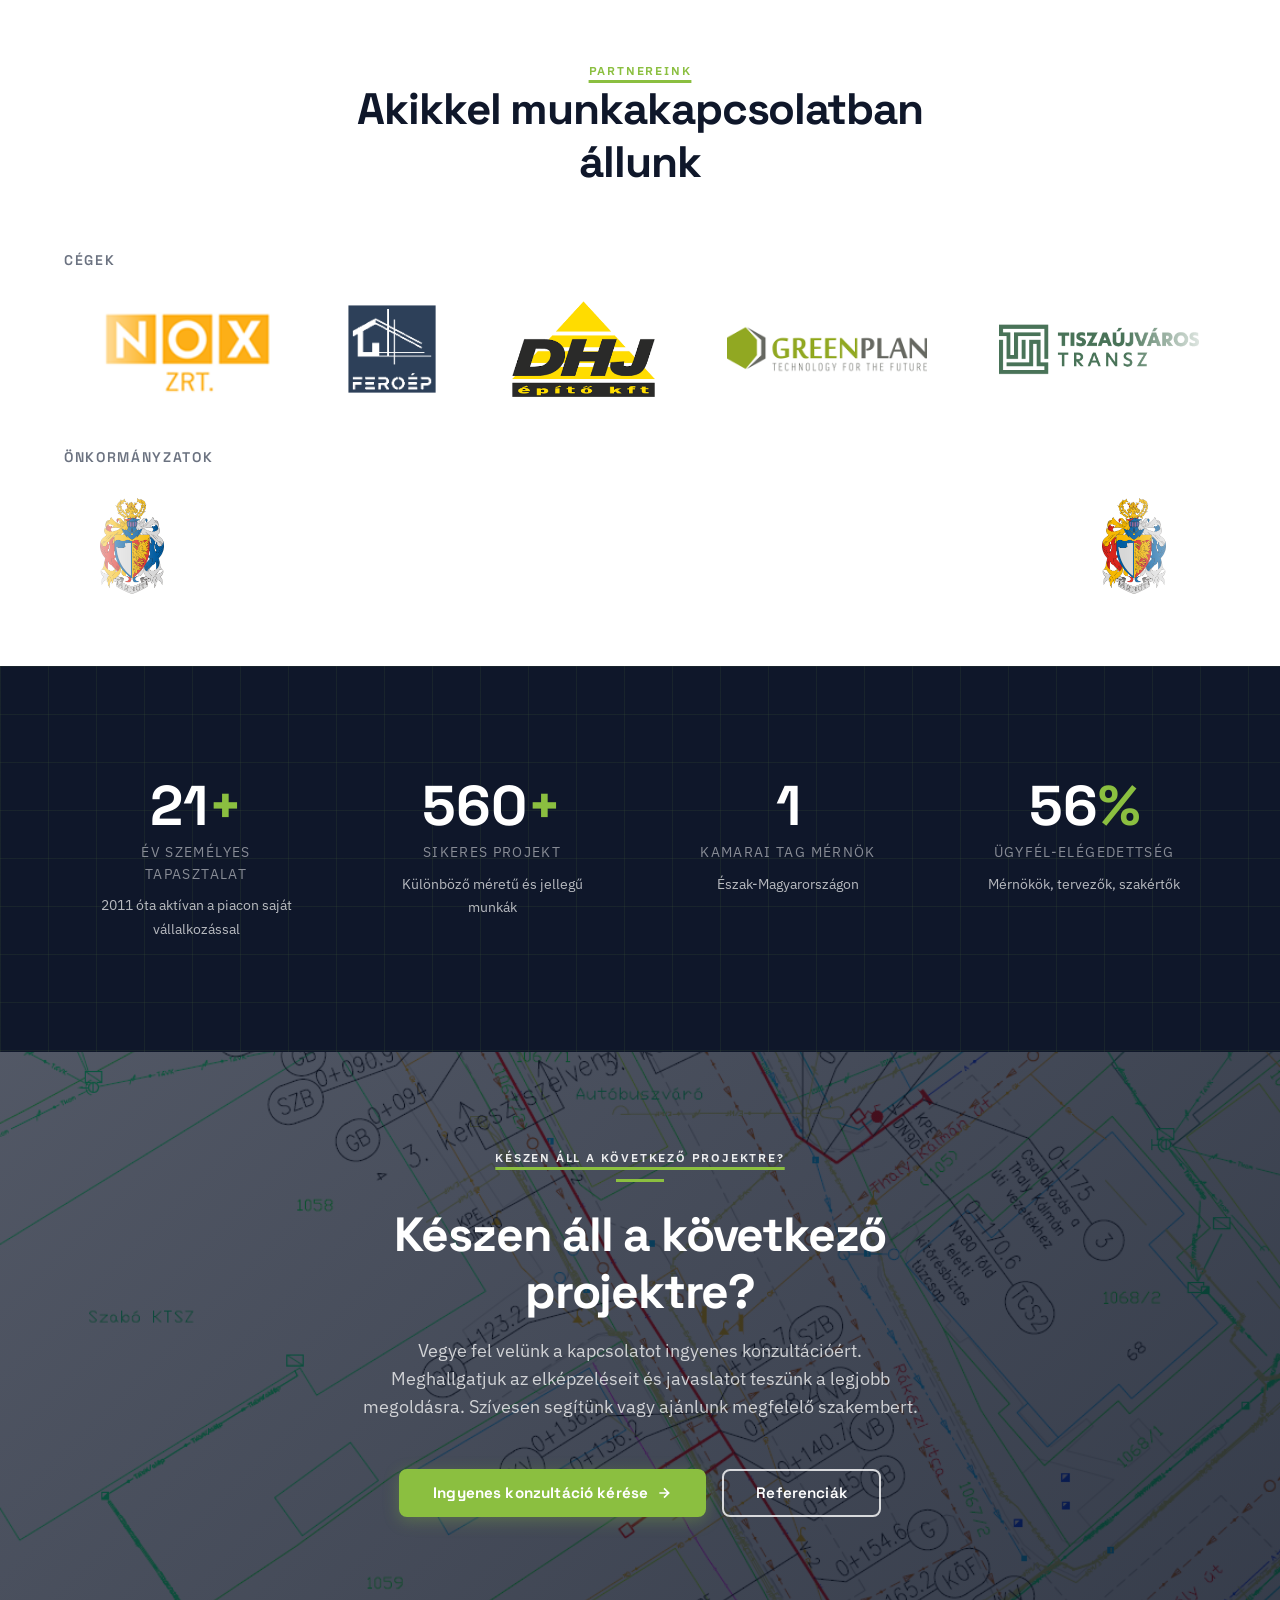
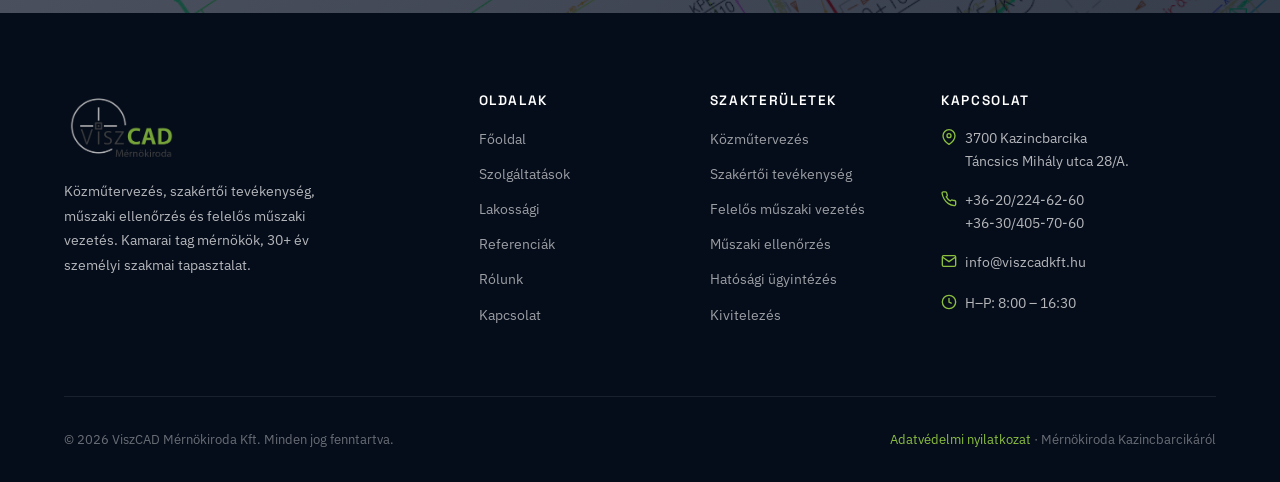
==== commit 9d6f6e32: "add adatvedelmi.html (GDPR privacy policy in Hungarian) and link in all footers Co-Authored-By: Clau" ====
--- a/index.html
+++ b/index.html
@@ -466,7 +466,7 @@
     </div>
     <div class="footer-bottom">
       <span>© 2026 ViszCAD Mérnökiroda Kft. Minden jog fenntartva.</span>
-      <span>Mérnökiroda Kazincbarcikáról</span>
+      <span><a href="adatvedelmi.html">Adatvédelmi nyilatkozat</a> · Mérnökiroda Kazincbarcikáról</span>
     </div>
   </div>
 </footer>
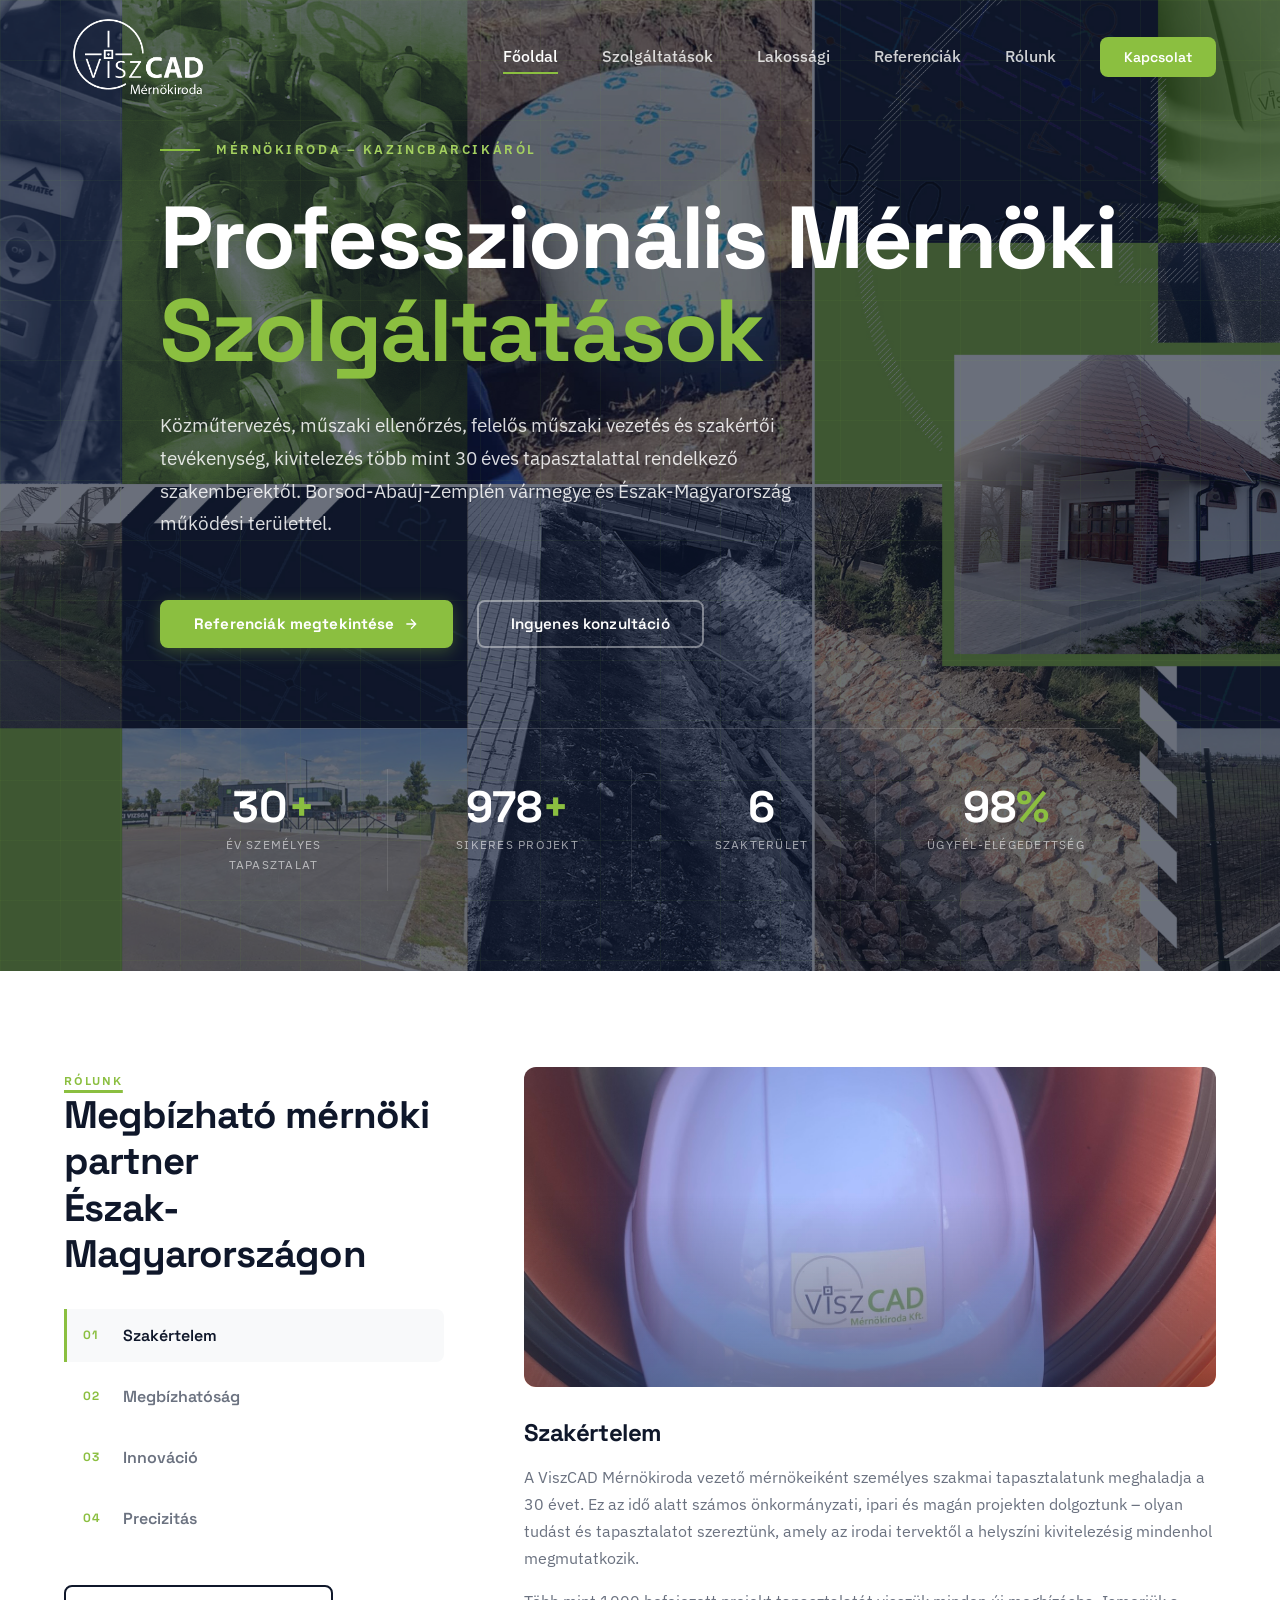
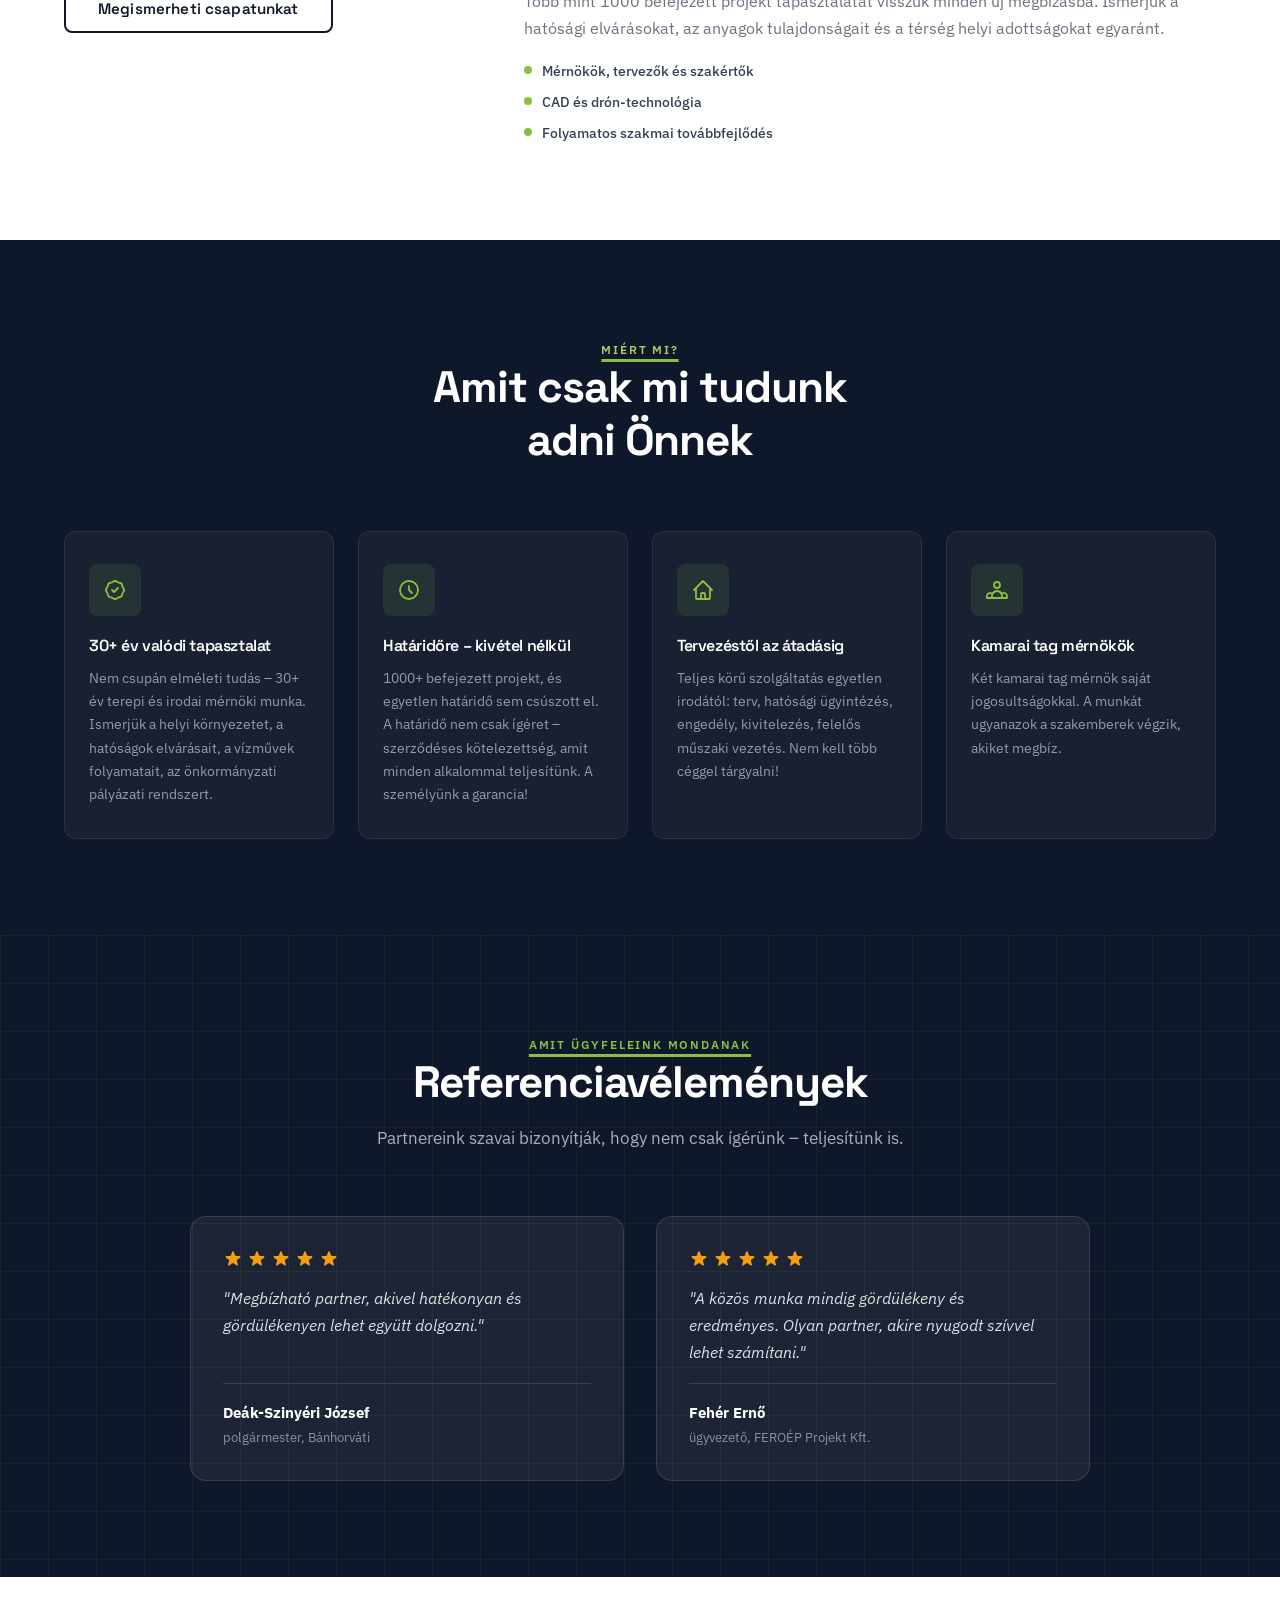
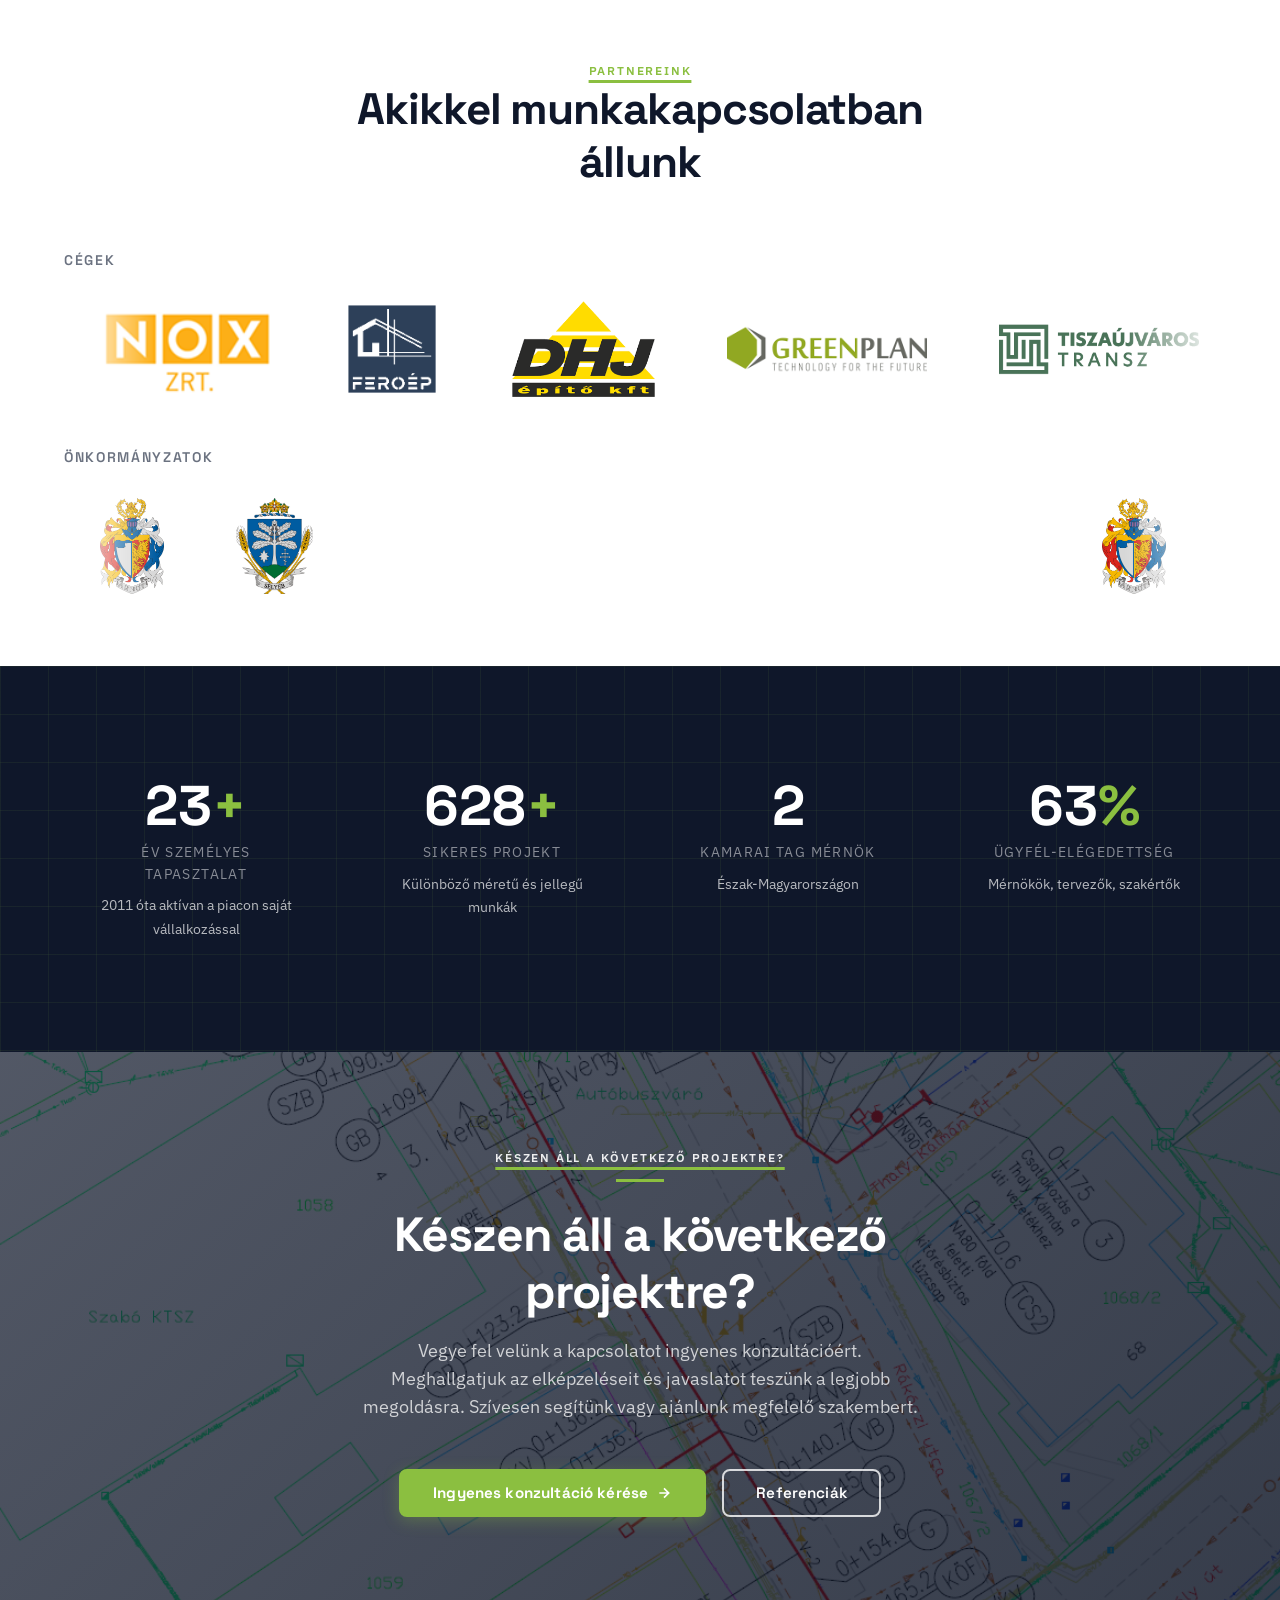
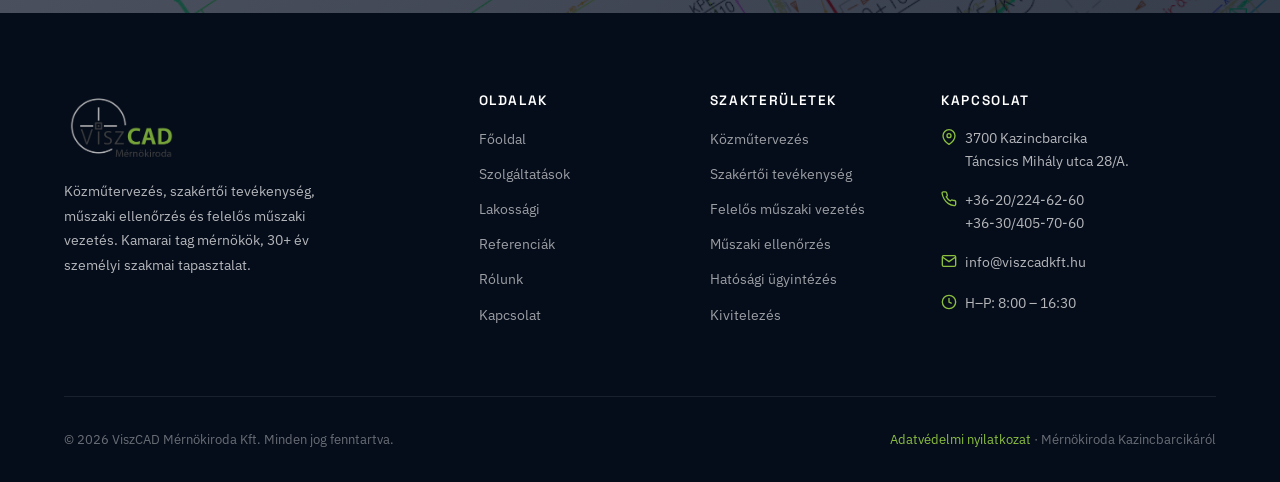
==== commit 67750a60: "fix: merge duplicate style attrs on hero-bg — restores hero image on homepage Co-Authored-By: Claude" ====
--- a/index.html
+++ b/index.html
@@ -47,7 +47,7 @@
 
 <!-- HERO -->
 <section class="hero">
-  <div class="hero-bg" style="will-change:transform" id="heroBg" style="background-image:url('images/hero/0A.jpg');background-size:cover;background-position:center"></div>
+  <div class="hero-bg" id="heroBg" style="will-change:transform;background-image:url('images/hero/0A.jpg');background-size:cover;background-position:center"></div>
   <div class="hero-overlay"></div>
   <div class="hero-blueprint"></div>
   <div class="container">
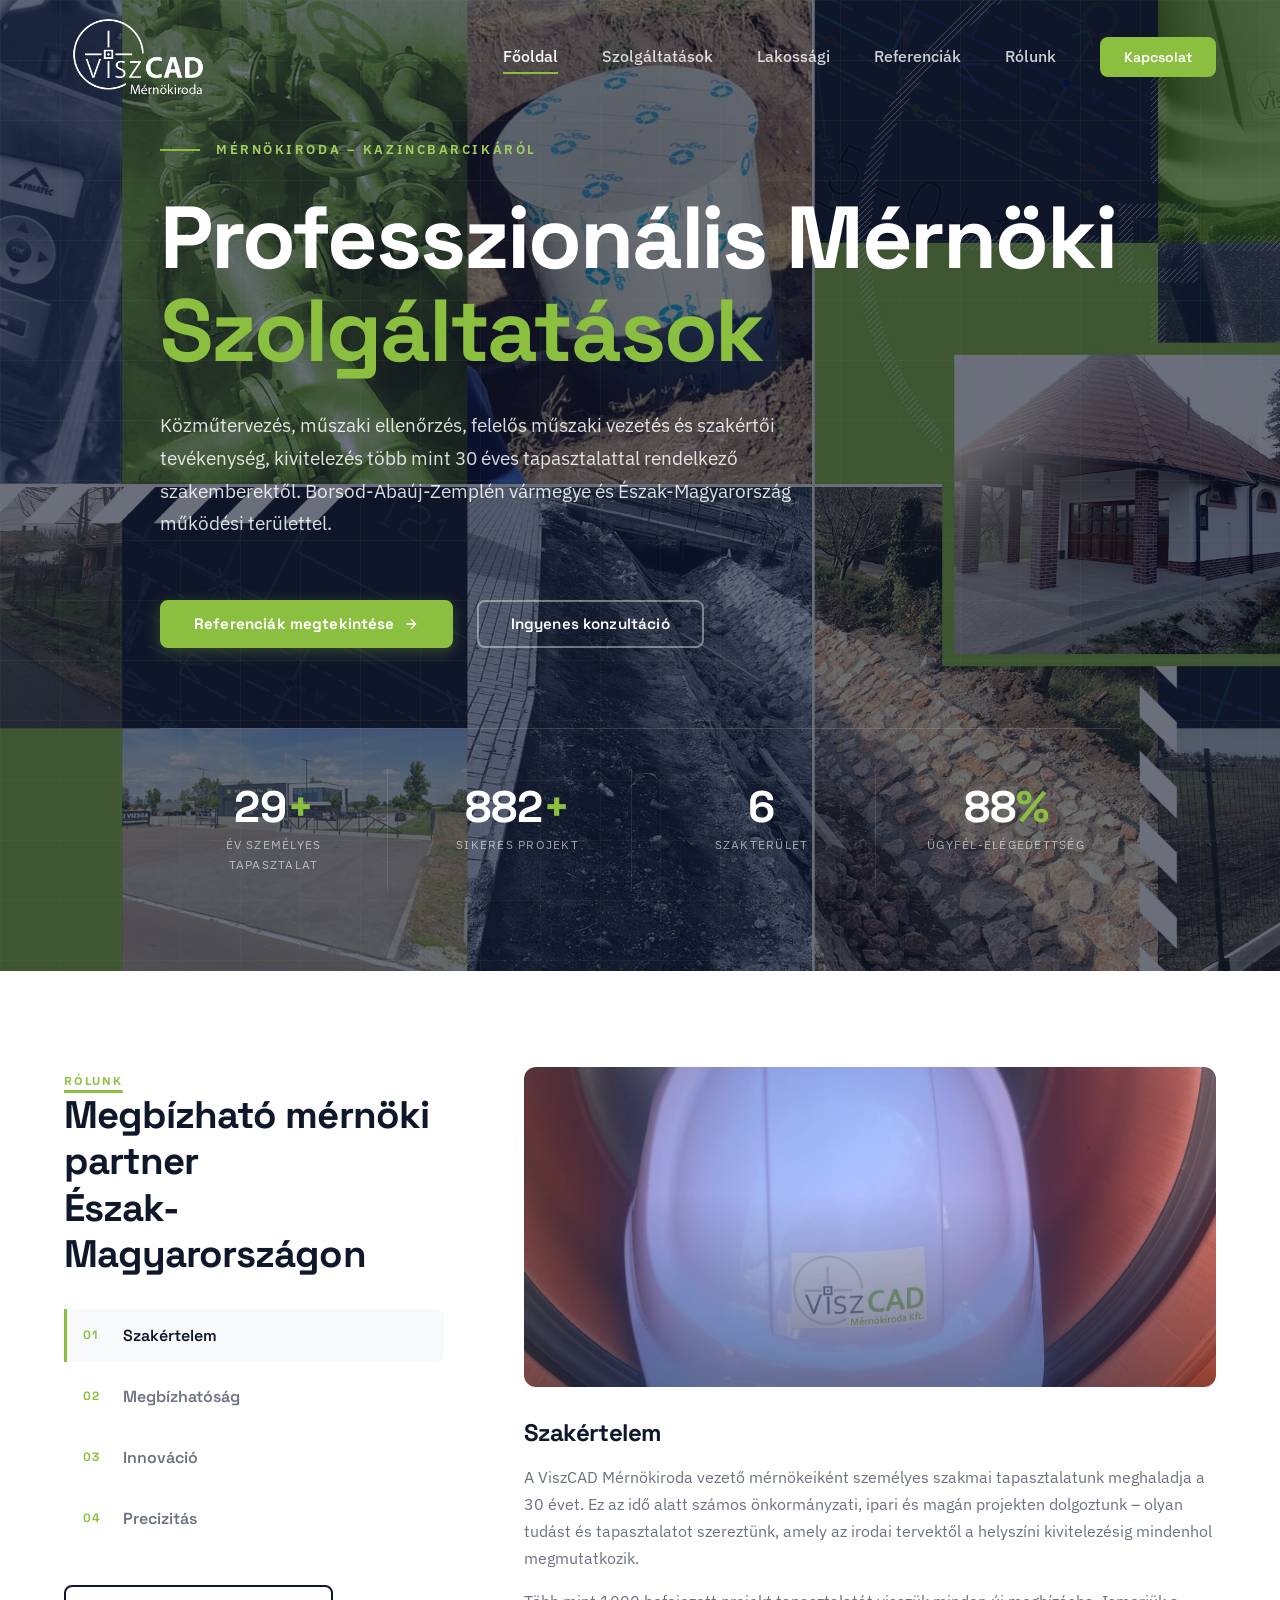
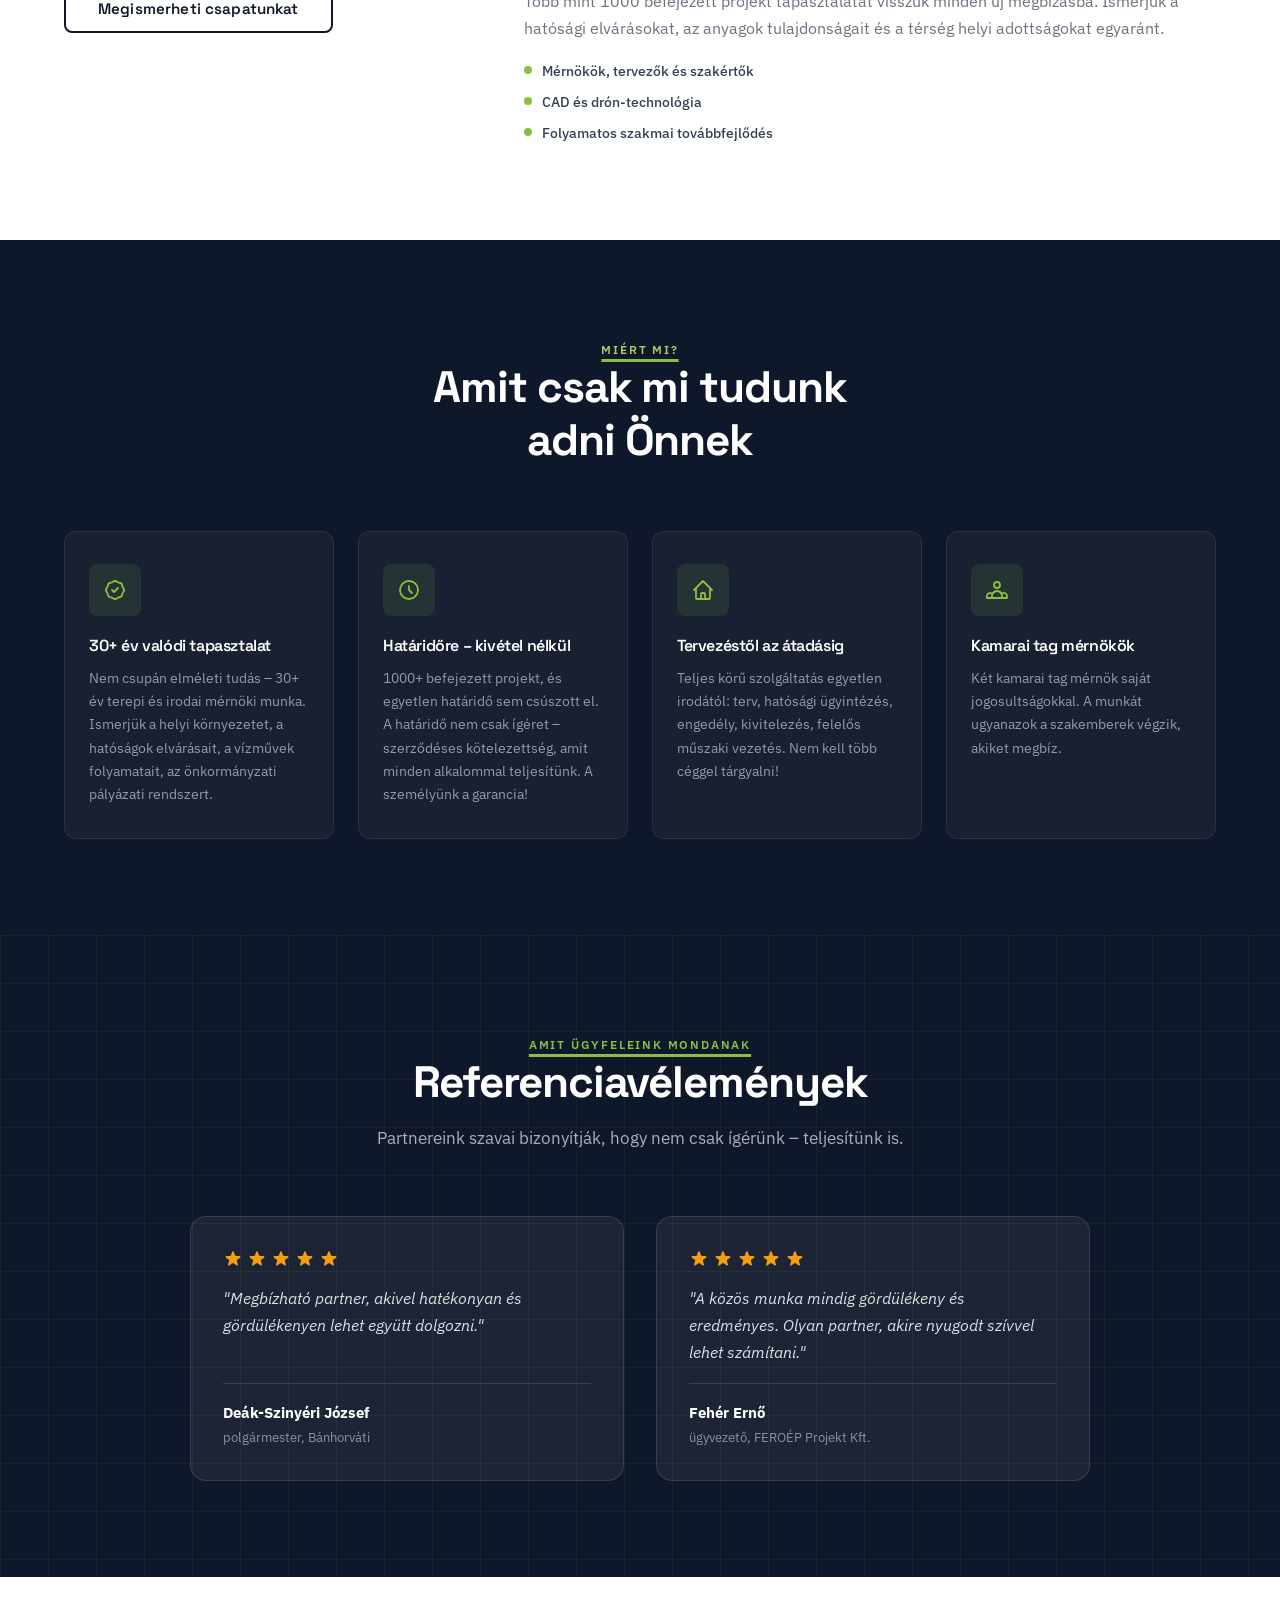
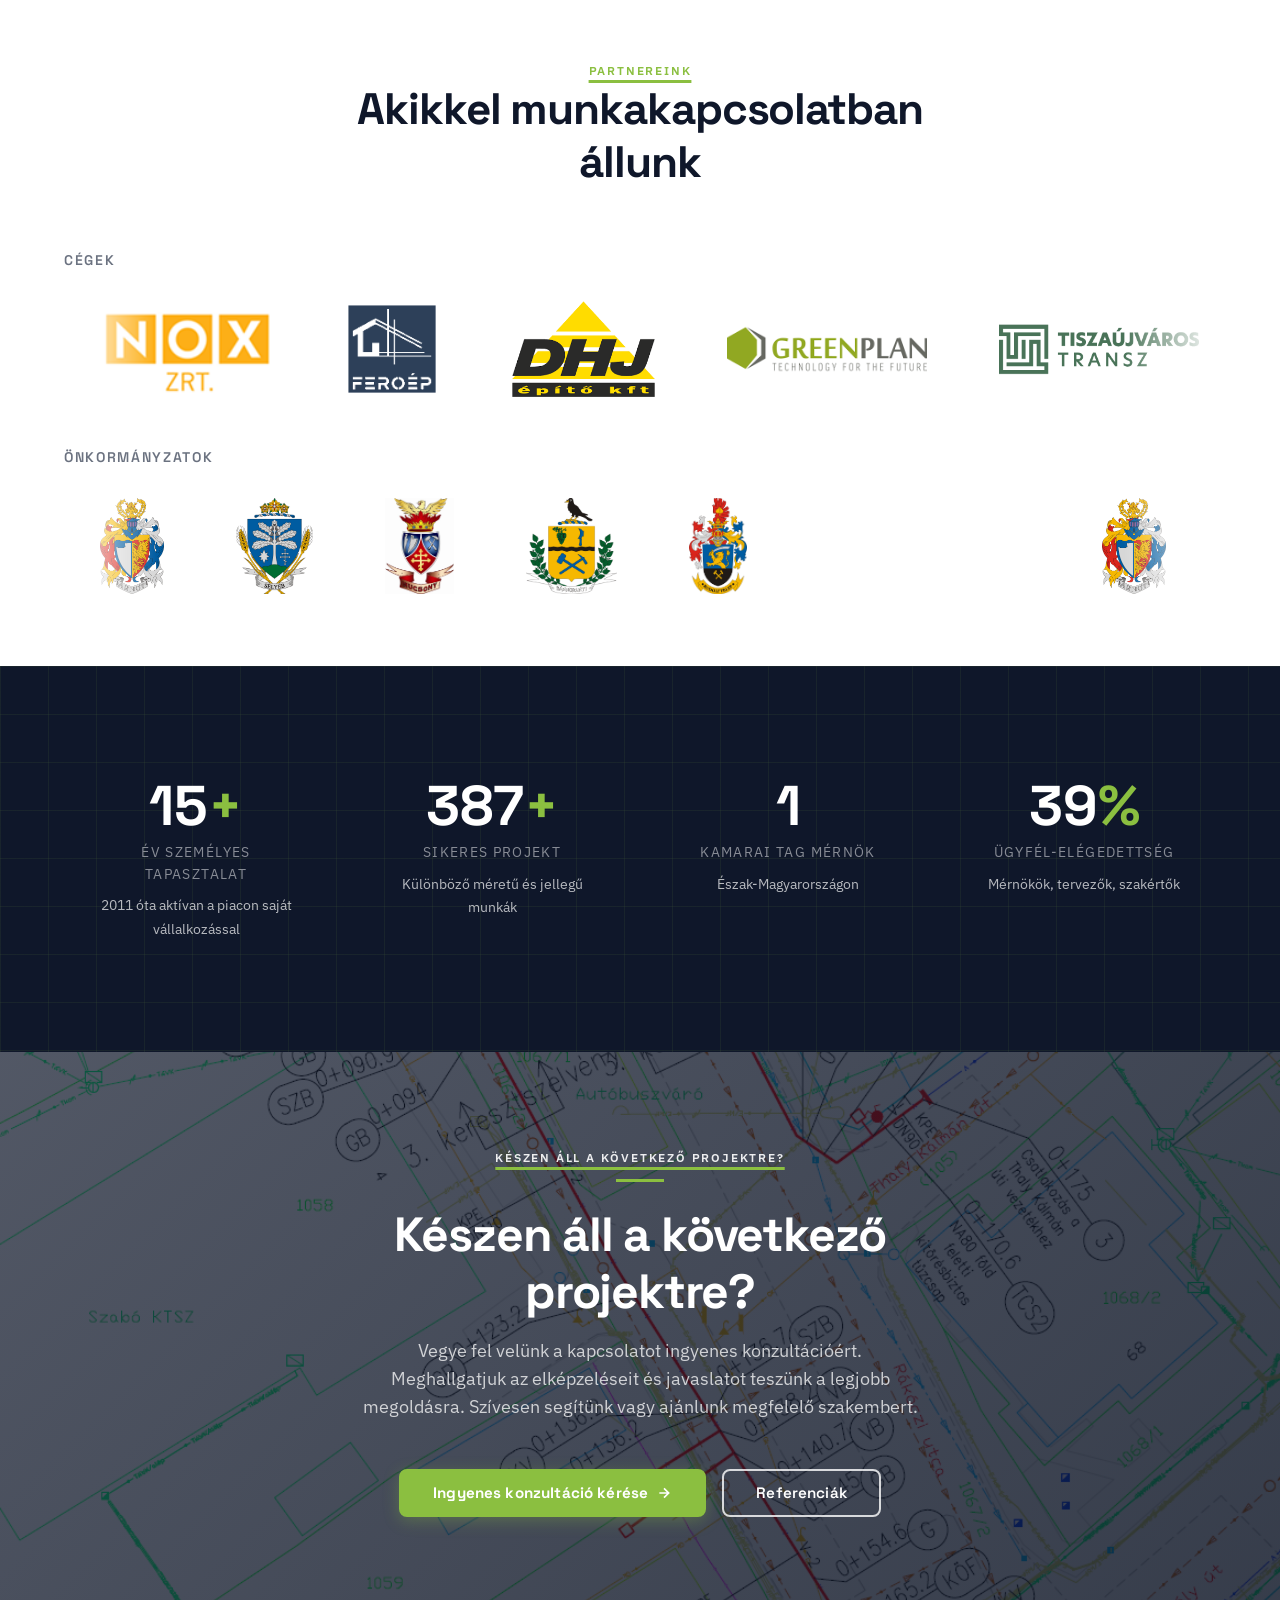
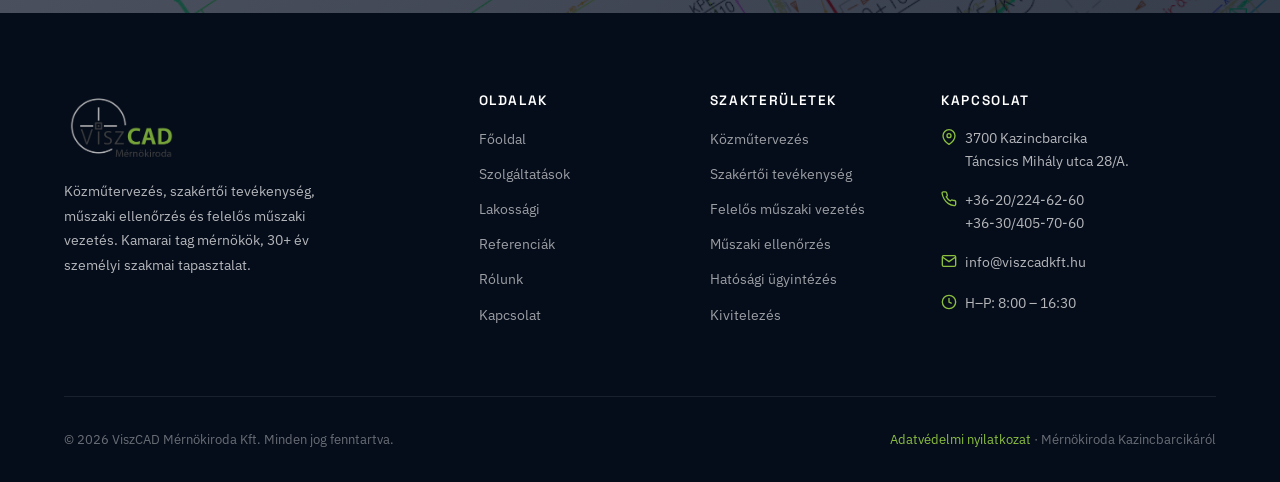
==== commit 272b2d33: "Update domain to viszcadkft.hu and contact form email Co-Authored-By: Claude Sonnet 4.6 <noreply@ant" ====
--- a/index.html
+++ b/index.html
@@ -5,14 +5,96 @@
   <link rel="preload" as="image" href="images/hero/0A.jpg" fetchpriority="high">
   <meta name="viewport" content="width=device-width, initial-scale=1.0">
   <title>ViszCAD Mérnökiroda – Mérnöki Szolgáltatások Kazincbarcikán</title>
-  <meta name="description" content="Professzionális közműtervezés, műszaki ellenőrzés és felelős műszaki vezetés Kazincbarcikán. 30+ év tapasztalat, 150+ sikeres projekt.">
-  <meta property="og:title" content="ViszCAD – Mérnöki Tervezés">
-  <meta property="og:description" content="Precíz mérnöki tervezés Kazincbarcikán és Észak-Magyarországon.">
+  <meta name="description" content="Professzionális mérnöki szolgáltatások Kazincbarcikán és Észak-Magyarországon. Közműtervezés, műszaki ellenőrzés, kivitelezés. 30+ éves tapasztalat, 1000+ projekt. Kérjen árajánlatot!">
+  <link rel="canonical" href="https://viszcadkft.hu/">
+  <link rel="alternate" hreflang="hu" href="https://viszcadkft.hu/">
+  <link rel="alternate" hreflang="x-default" href="https://viszcadkft.hu/">
+  <meta http-equiv="content-language" content="hu">
   <meta property="og:type" content="website">
+  <meta property="og:site_name" content="ViszCAD Mérnökiroda">
+  <meta property="og:title" content="ViszCAD Mérnökiroda – Mérnöki Szolgáltatások Kazincbarcikán">
+  <meta property="og:description" content="Professzionális mérnöki szolgáltatások Kazincbarcikán és Észak-Magyarországon. Közműtervezés, műszaki ellenőrzés, kivitelezés. 30+ éves tapasztalat, 1000+ projekt. Kérjen árajánlatot!">
+  <meta property="og:url" content="https://viszcadkft.hu/">
+  <meta property="og:image" content="https://viszcadkft.hu/images/logo.png">
+  <meta property="og:locale" content="hu_HU">
+  <meta name="twitter:card" content="summary">
+  <meta name="twitter:title" content="ViszCAD Mérnökiroda – Mérnöki Szolgáltatások Kazincbarcikán">
+  <meta name="twitter:description" content="Professzionális mérnöki szolgáltatások Kazincbarcikán és Észak-Magyarországon. Közműtervezés, műszaki ellenőrzés, kivitelezés. 30+ éves tapasztalat, 1000+ projekt. Kérjen árajánlatot!">
   <link rel="preconnect" href="https://fonts.googleapis.com">
   <link rel="preconnect" href="https://fonts.gstatic.com" crossorigin>
   <link href="https://fonts.googleapis.com/css2?family=Space+Grotesk:wght@300;400;500;600;700&family=IBM+Plex+Sans:wght@300;400;500;600&display=swap" rel="stylesheet">
   <link rel="stylesheet" href="css/style.css?v=6">
+  <script type="application/ld+json">
+  {
+    "@context": "https://schema.org",
+    "@type": "LocalBusiness",
+    "@id": "https://viszcadkft.hu/#business",
+    "name": "ViszCAD Mérnökiroda Kft.",
+    "alternateName": "ViszCAD Kft.",
+    "url": "https://viszcadkft.hu/",
+    "logo": "https://viszcadkft.hu/images/logo.png",
+    "image": "https://viszcadkft.hu/images/logo.png",
+    "description": "Professzionális mérnöki szolgáltatások Kazincbarcikán és Észak-Magyarországon. Közműtervezés, műszaki ellenőrzés, felelős műszaki vezetés, kivitelezés.",
+    "foundingDate": "2011",
+    "address": {
+      "@type": "PostalAddress",
+      "streetAddress": "Táncsics Mihály utca 28/A.",
+      "addressLocality": "Kazincbarcika",
+      "postalCode": "3700",
+      "addressCountry": "HU",
+      "addressRegion": "Borsod-Abaúj-Zemplén"
+    },
+    "geo": {
+      "@type": "GeoCoordinates",
+      "latitude": "48.2533",
+      "longitude": "20.6278"
+    },
+    "telephone": "+36-20-224-62-60",
+    "email": "info@viszcadkft.hu",
+    "openingHoursSpecification": [
+      {
+        "@type": "OpeningHoursSpecification",
+        "dayOfWeek": ["Monday","Tuesday","Wednesday","Thursday","Friday"],
+        "opens": "08:00",
+        "closes": "16:30"
+      }
+    ],
+    "areaServed": [
+      {"@type": "AdministrativeArea", "name": "Borsod-Abaúj-Zemplén"},
+      {"@type": "City", "name": "Kazincbarcika"},
+      {"@type": "AdministrativeArea", "name": "Észak-Magyarország"}
+    ],
+    "hasOfferCatalog": {
+      "@type": "OfferCatalog",
+      "name": "Mérnöki Szolgáltatások",
+      "itemListElement": [
+        {"@type": "Offer", "itemOffered": {"@type": "Service", "name": "Közműtervezés"}},
+        {"@type": "Offer", "itemOffered": {"@type": "Service", "name": "Szakértői tevékenység"}},
+        {"@type": "Offer", "itemOffered": {"@type": "Service", "name": "Felelős műszaki vezetés"}},
+        {"@type": "Offer", "itemOffered": {"@type": "Service", "name": "Műszaki ellenőrzés"}},
+        {"@type": "Offer", "itemOffered": {"@type": "Service", "name": "Hatósági ügyintézés"}},
+        {"@type": "Offer", "itemOffered": {"@type": "Service", "name": "Kivitelezés"}}
+      ]
+    },
+    "vatID": "23429240-2-05",
+    "legalName": "ViszCAD Mérnökiroda Kft.",
+    "numberOfEmployees": {"@type": "QuantitativeValue", "value": 2},
+    "sameAs": []
+  }
+  </script>
+  <script type="application/ld+json">
+  {
+    "@context": "https://schema.org",
+    "@type": "WebSite",
+    "name": "ViszCAD Mérnökiroda",
+    "url": "https://viszcadkft.hu/",
+    "inLanguage": "hu-HU",
+    "publisher": {
+      "@type": "Organization",
+      "name": "ViszCAD Mérnökiroda Kft."
+    }
+  }
+  </script>
 </head>
 <body>
 
@@ -418,7 +500,7 @@
     <div class="footer-grid">
       <div class="footer-brand">
         <div class="footer-logo">
-          <img src="images/logo.png" alt="ViszCAD Mérnökiroda">
+          <img src="images/logo.png" alt="ViszCAD Mérnökiroda Kft. logó">
         </div>
         <p>Közműtervezés, szakértői tevékenység, műszaki ellenőrzés és felelős műszaki vezetés. Kamarai tag mérnökök, 30+ év személyi szakmai tapasztalat.</p>
       </div>
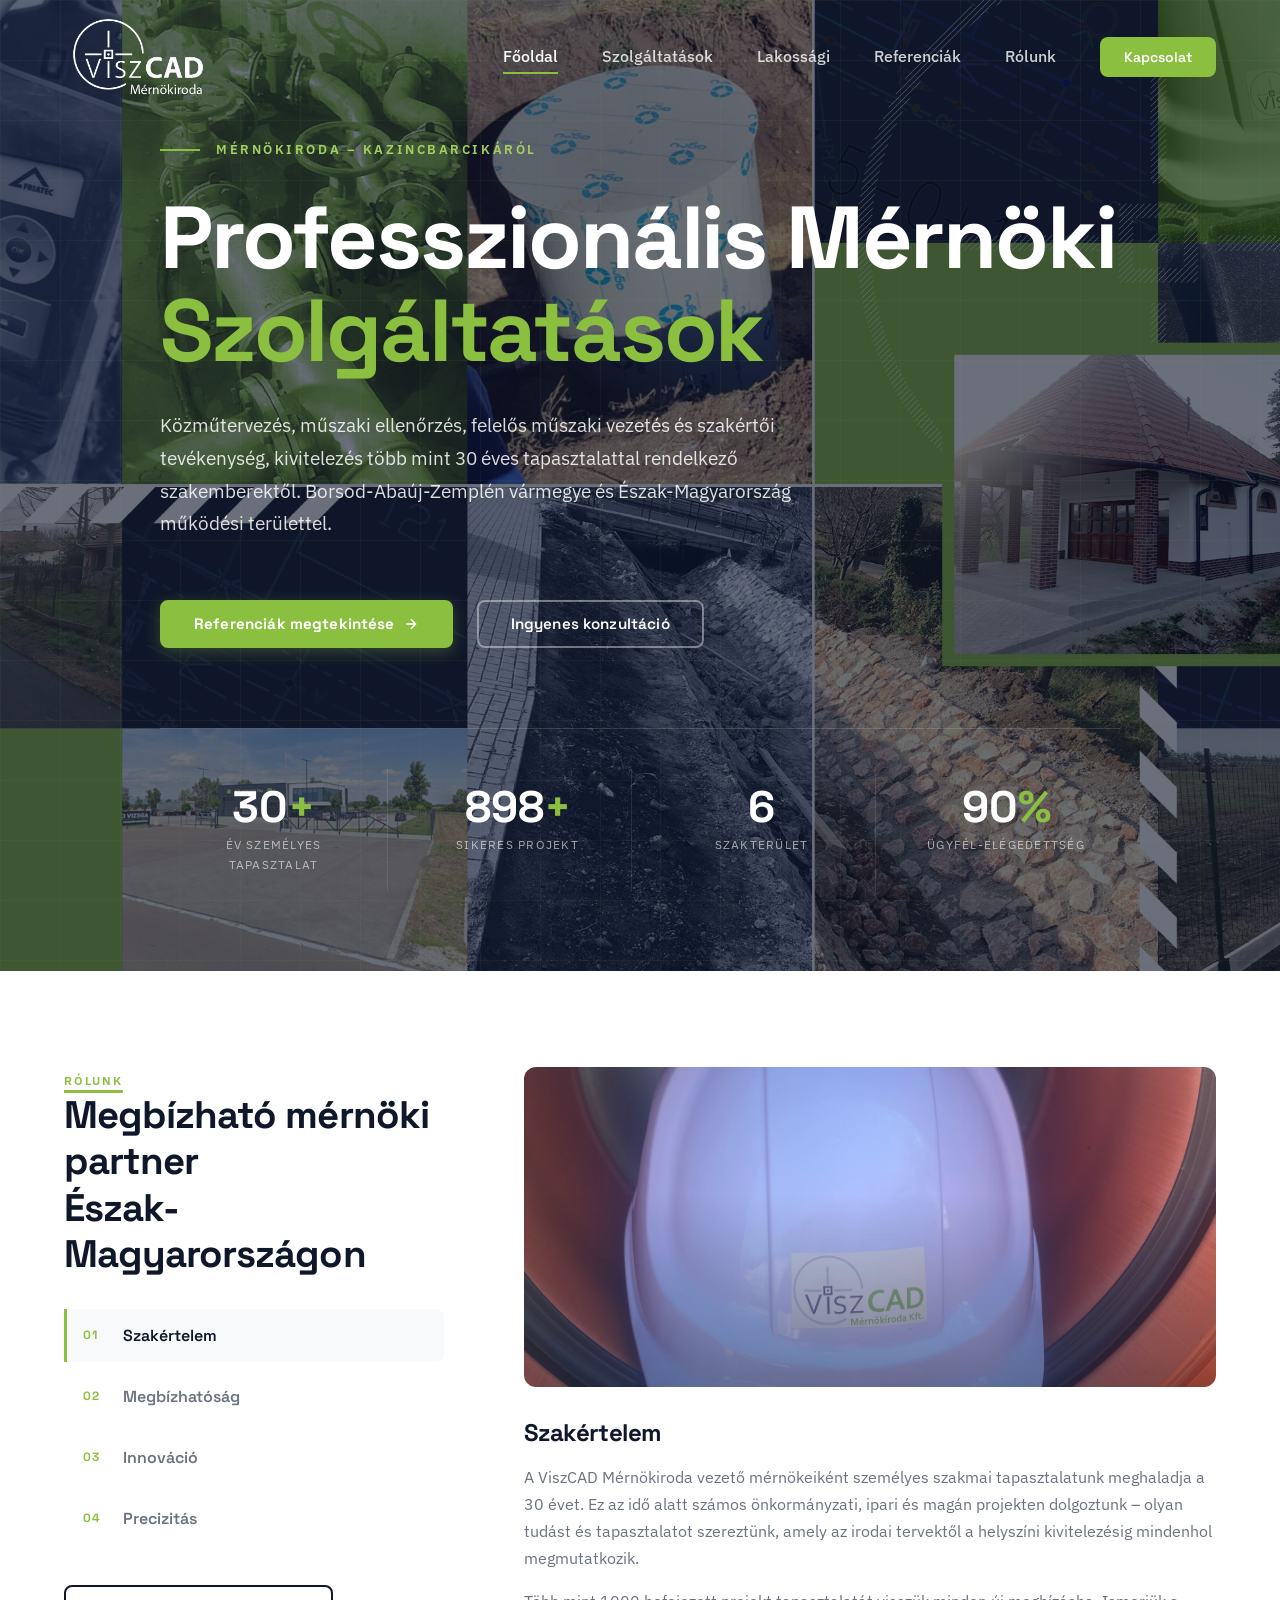
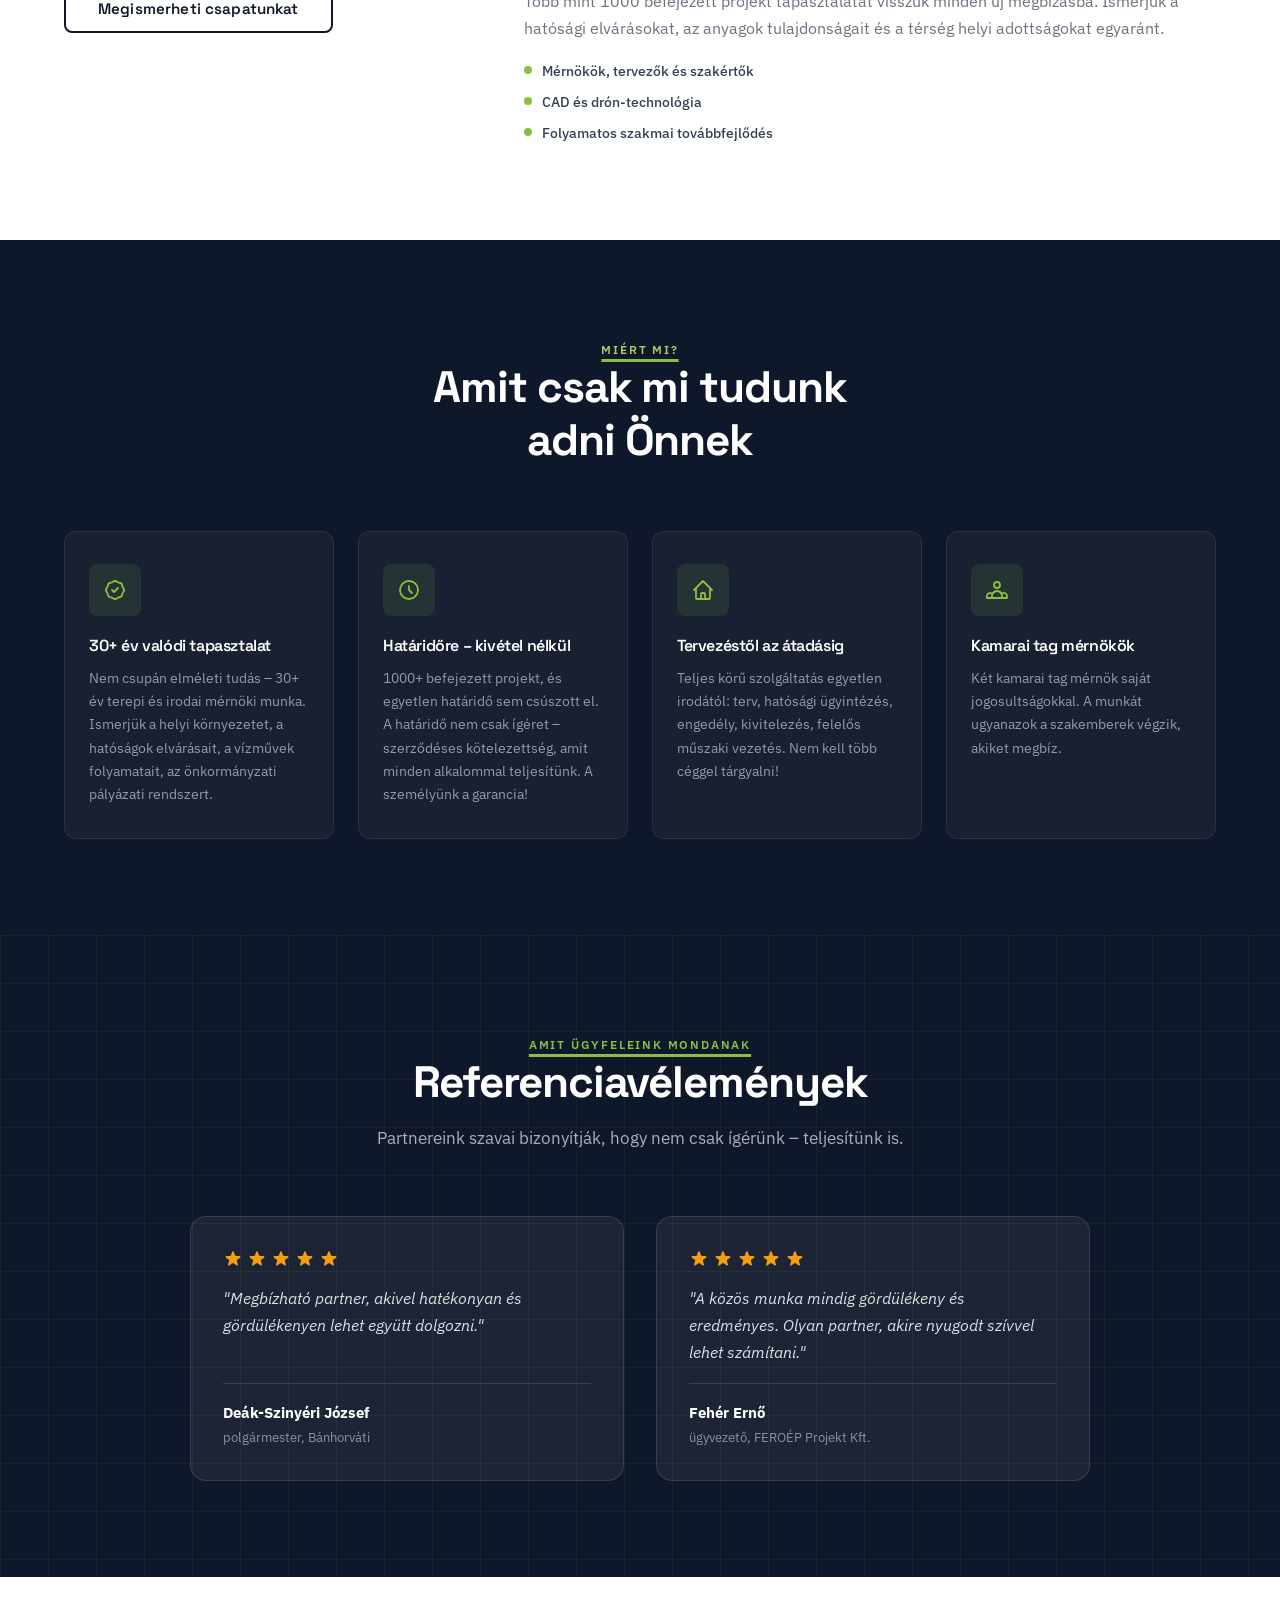
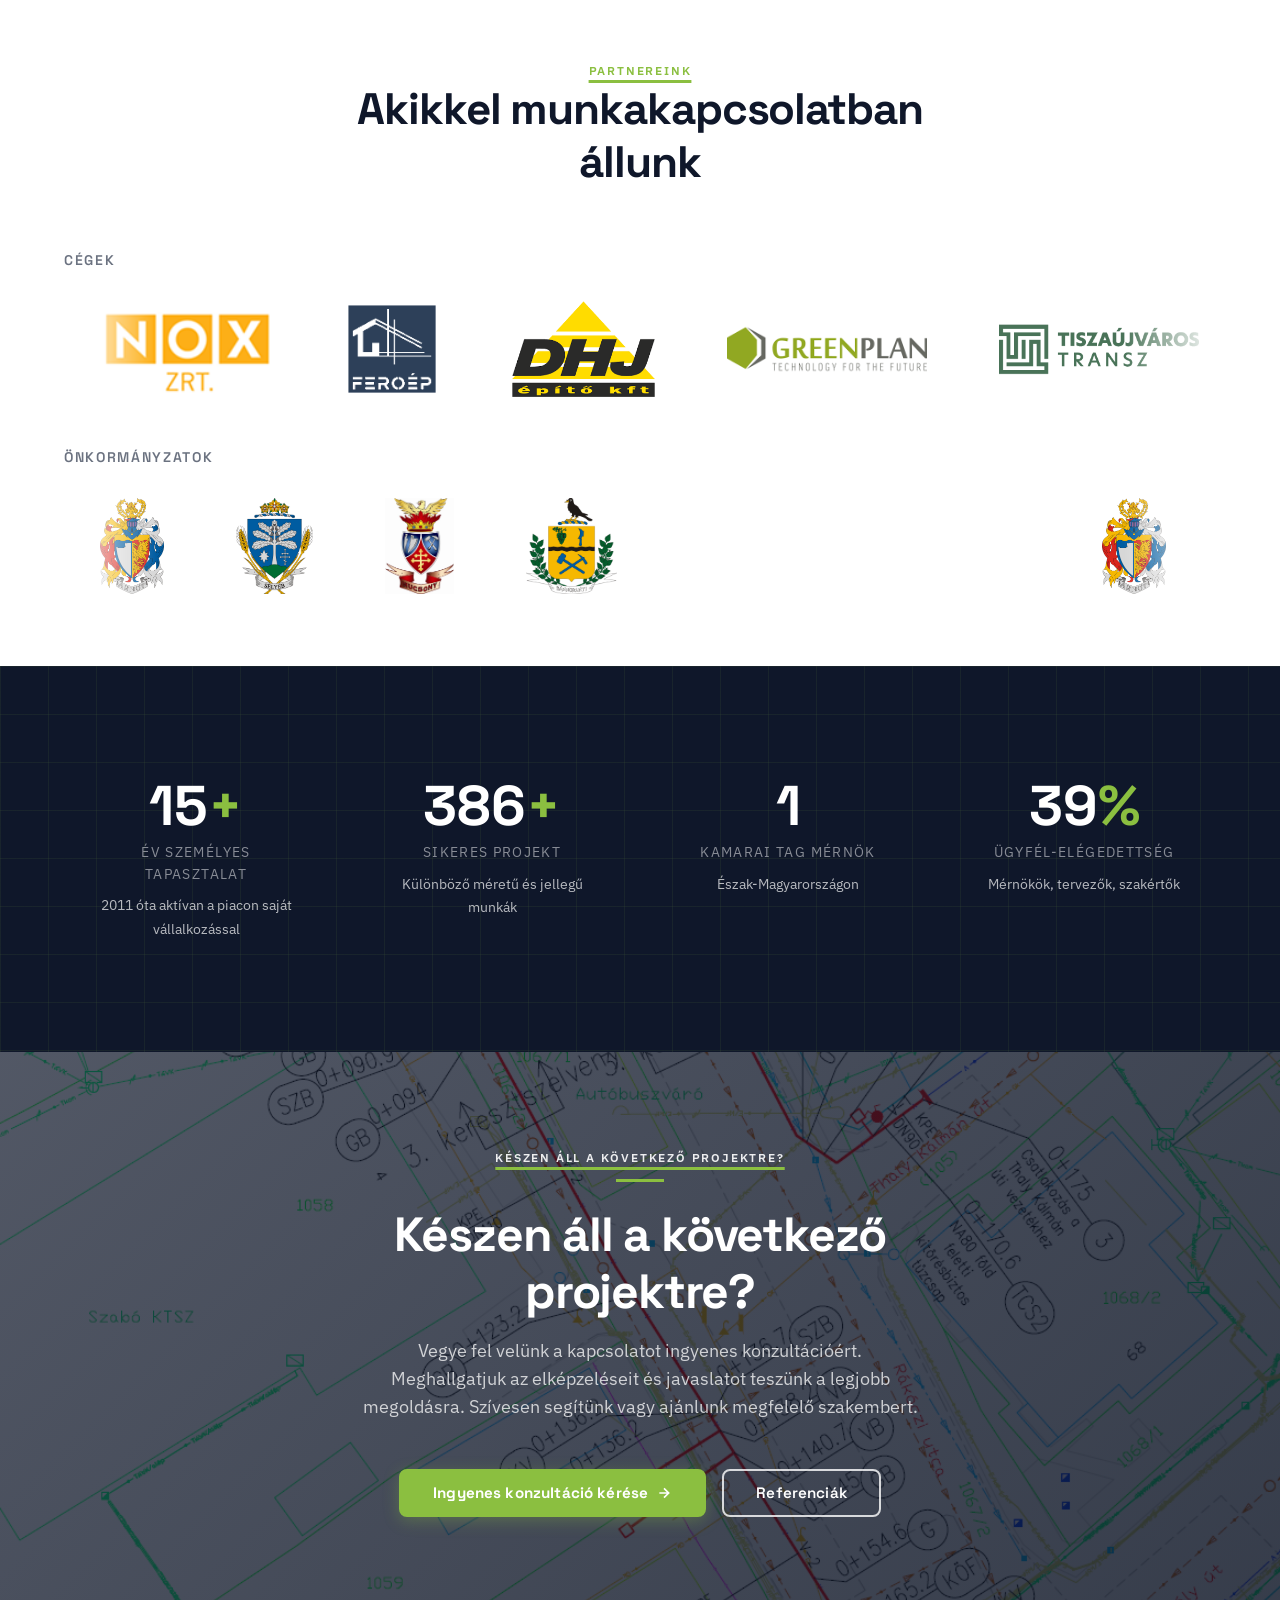
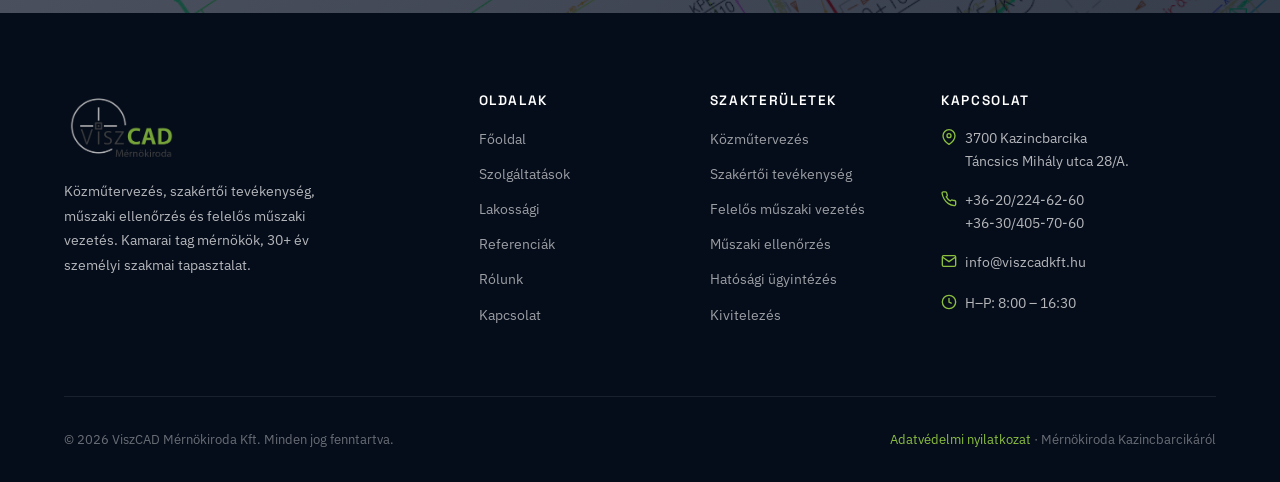
==== commit f077dab1: "SEO optimization: titles, descriptions, keywords, sitemap Co-Authored-By: Claude Sonnet 4.6 <noreply" ====
--- a/index.html
+++ b/index.html
@@ -4,8 +4,9 @@
   <meta charset="UTF-8">
   <link rel="preload" as="image" href="images/hero/0A.jpg" fetchpriority="high">
   <meta name="viewport" content="width=device-width, initial-scale=1.0">
-  <title>ViszCAD Mérnökiroda – Mérnöki Szolgáltatások Kazincbarcikán</title>
-  <meta name="description" content="Professzionális mérnöki szolgáltatások Kazincbarcikán és Észak-Magyarországon. Közműtervezés, műszaki ellenőrzés, kivitelezés. 30+ éves tapasztalat, 1000+ projekt. Kérjen árajánlatot!">
+  <title>Mérnöki Iroda Kazincbarcika – ViszCAD Mérnökiroda Kft.</title>
+  <meta name="description" content="Professzionális mérnöki szolgáltatások Kazincbarcikán. Közműtervezés, műszaki ellenőrzés, kivitelezés. 30+ éves tapasztalat, 1000+ projekt. Kérjen árajánlatot!">
+  <meta name="keywords" content="mérnöki iroda Kazincbarcika, mérnöki tervezés, közműtervezés, műszaki ellenőrzés, ViszCAD">
   <link rel="canonical" href="https://viszcadkft.hu/">
   <link rel="alternate" hreflang="hu" href="https://viszcadkft.hu/">
   <link rel="alternate" hreflang="x-default" href="https://viszcadkft.hu/">
